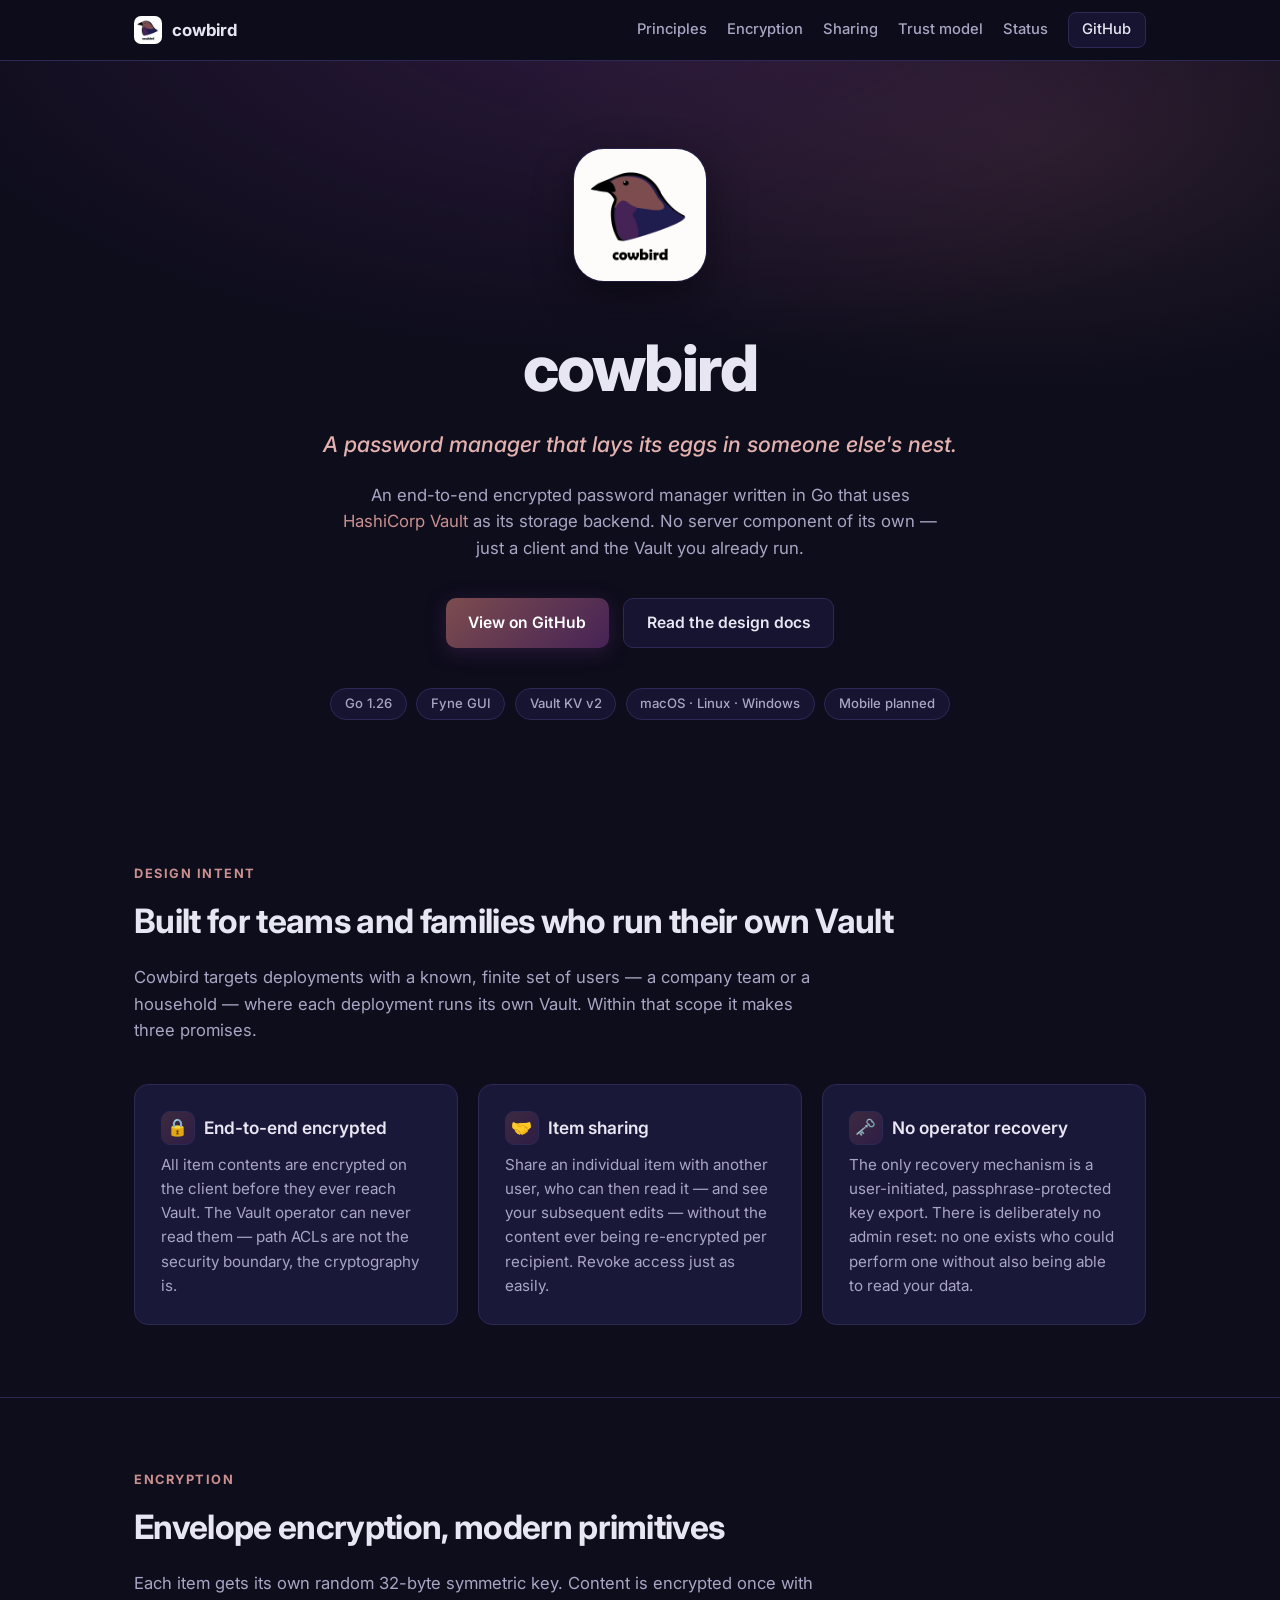
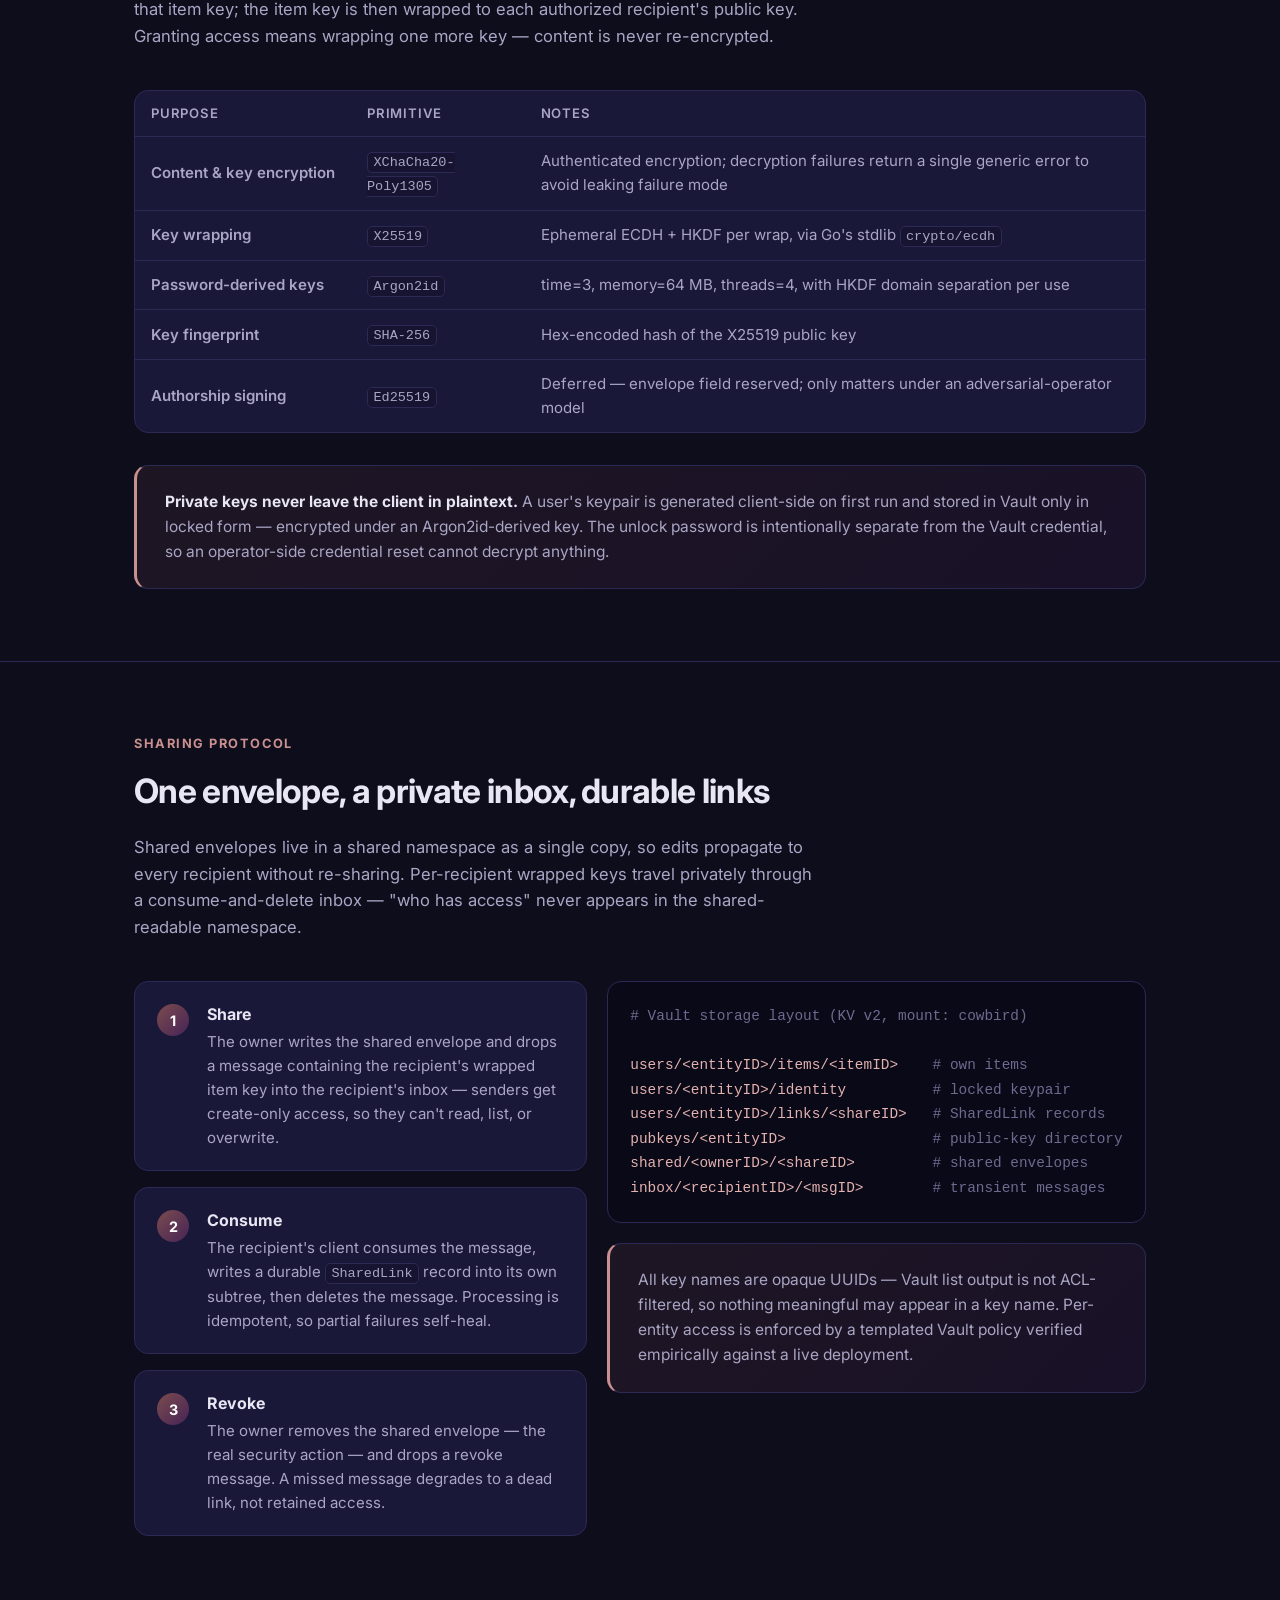
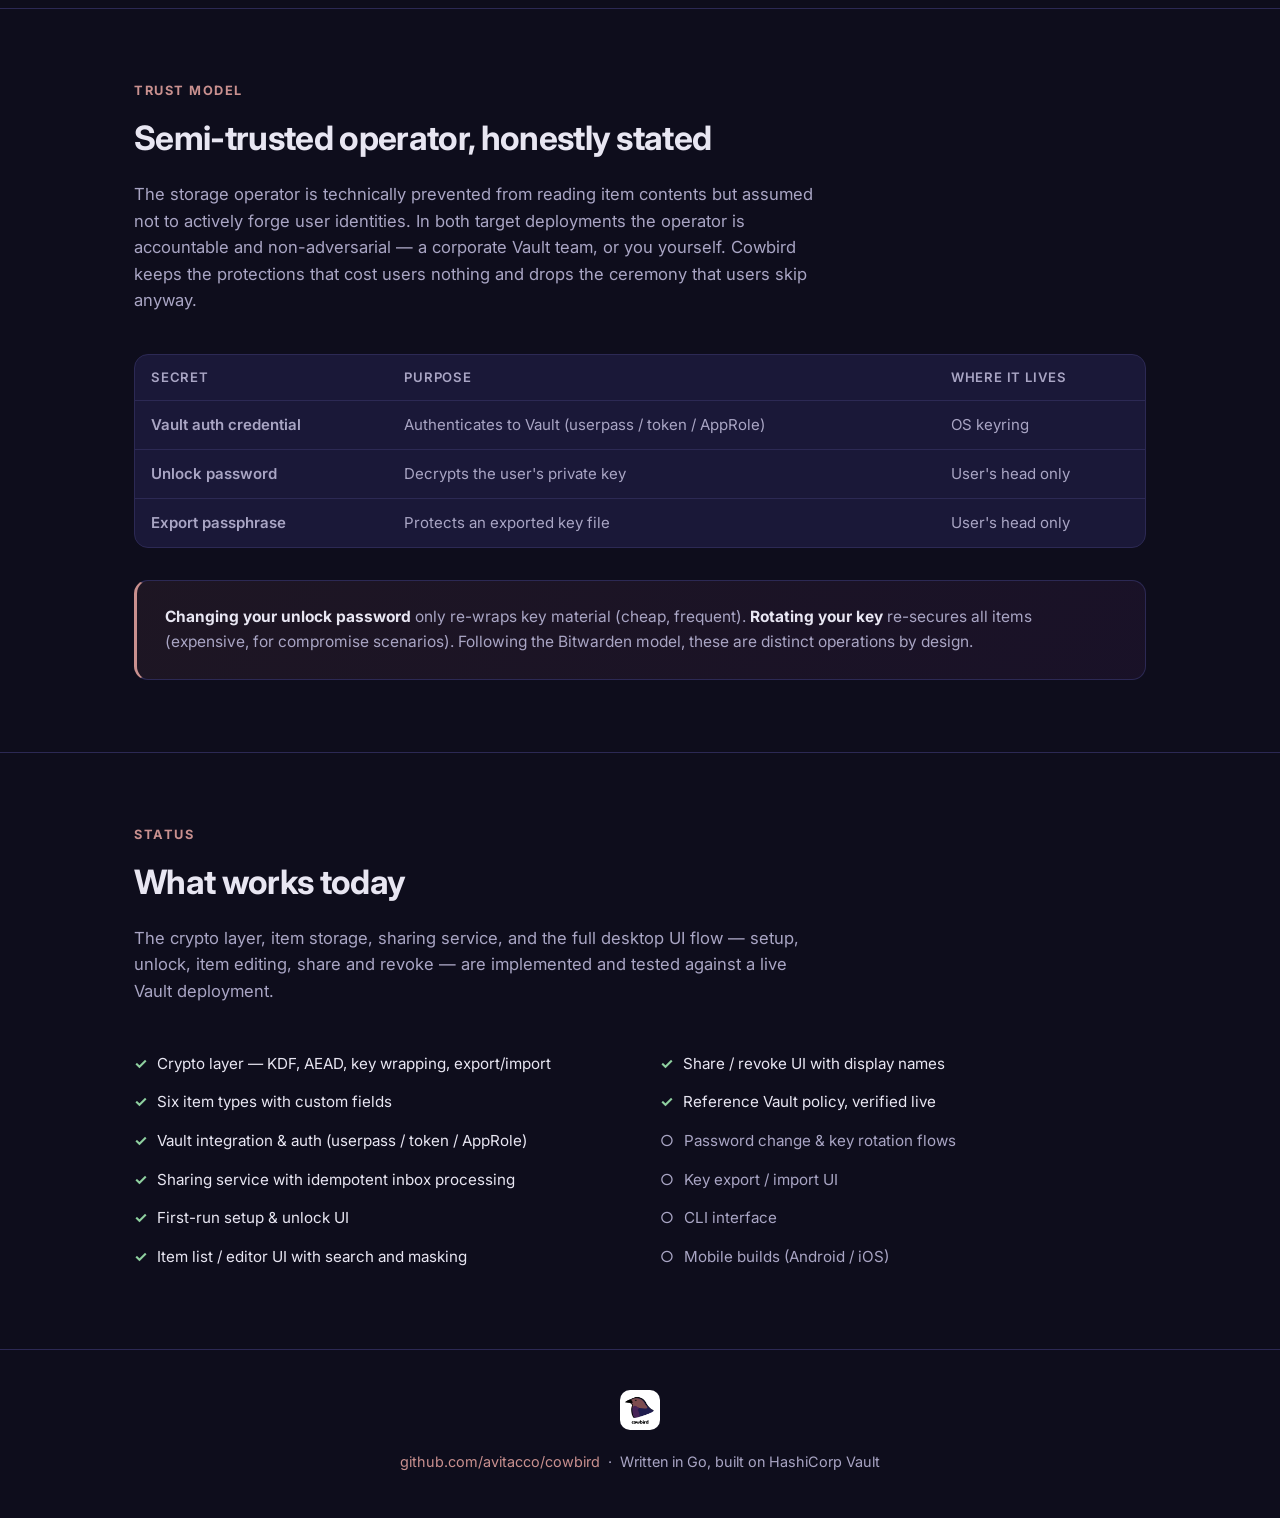
==== docs/index.html @ 6a68780d "Adding a single-page site for cowbird" ====
<!DOCTYPE html>
<html lang="en">
<head>
<meta charset="utf-8">
<meta name="viewport" content="width=device-width, initial-scale=1">
<title>cowbird — a password manager that lays its eggs in someone else's nest</title>
<meta name="description" content="Cowbird is an end-to-end encrypted password manager written in Go that uses HashiCorp Vault as its storage backend. No server of its own, no operator-side recovery.">
<link rel="icon" type="image/png" sizes="58x58" href="icon-58.png">
<link rel="apple-touch-icon" sizes="180x180" href="icon-180.png">
<meta property="og:title" content="cowbird">
<meta property="og:description" content="An end-to-end encrypted password manager that uses HashiCorp Vault as its storage backend.">
<meta property="og:image" content="icon-512.png">
<link rel="preconnect" href="https://fonts.googleapis.com">
<link rel="preconnect" href="https://fonts.gstatic.com" crossorigin>
<link href="https://fonts.googleapis.com/css2?family=Inter:wght@400;500;600;700;800&display=swap" rel="stylesheet">
<style>
:root {
  --bg: #0e0d1c;
  --bg-raise: #161430;
  --bg-card: #1a1838;
  --border: #2c2954;
  --text: #e8e6f2;
  --text-dim: #a9a5c4;
  --navy: #1f1d4e;
  --purple: #462356;
  --brown: #7c4c4e;
  --accent: #c9908f;
  --accent-bright: #e3b1ae;
  --good: #8fd0a0;
  --radius: 14px;
}
* { box-sizing: border-box; margin: 0; padding: 0; }
html { scroll-behavior: smooth; scroll-padding-top: 5rem; }
body {
  font-family: "Inter", system-ui, -apple-system, sans-serif;
  background: var(--bg);
  color: var(--text);
  line-height: 1.6;
  -webkit-font-smoothing: antialiased;
}
a { color: var(--accent); text-decoration: none; }
a:hover { color: var(--accent-bright); }
code, pre {
  font-family: ui-monospace, "SF Mono", "Cascadia Code", Menlo, Consolas, monospace;
  font-size: 0.9em;
}
code { background: var(--bg-raise); padding: 0.15em 0.4em; border-radius: 5px; border: 1px solid var(--border); }
.wrap { max-width: 1060px; margin: 0 auto; padding: 0 1.5rem; }

/* ---- nav ---- */
nav {
  position: sticky; top: 0; z-index: 10;
  background: rgba(14, 13, 28, 0.85);
  backdrop-filter: blur(12px);
  border-bottom: 1px solid var(--border);
}
.nav-inner { display: flex; align-items: center; gap: 1.5rem; height: 3.75rem; }
.nav-brand { display: flex; align-items: center; gap: 0.6rem; font-weight: 700; color: var(--text); font-size: 1.05rem; }
.nav-brand img { width: 28px; height: 28px; background: #fff; border-radius: 7px; padding: 2px; }
.nav-links { display: flex; gap: 1.25rem; margin-left: auto; align-items: center; }
.nav-links a { color: var(--text-dim); font-size: 0.92rem; font-weight: 500; }
.nav-links a:hover { color: var(--text); }
.nav-gh {
  border: 1px solid var(--border); border-radius: 8px; padding: 0.35rem 0.85rem;
  color: var(--text) !important; background: var(--bg-raise);
}
.nav-gh:hover { border-color: var(--accent); }
@media (max-width: 720px) { .nav-links a:not(.nav-gh) { display: none; } }

/* ---- hero ---- */
header {
  position: relative;
  padding: 5.5rem 0 4.5rem;
  text-align: center;
  overflow: hidden;
  background:
    radial-gradient(ellipse 60% 50% at 50% -10%, rgba(70, 35, 86, 0.55), transparent),
    radial-gradient(ellipse 40% 35% at 80% 10%, rgba(124, 76, 78, 0.25), transparent);
}
.hero-icon {
  width: 132px; height: 132px;
  background: #fdfcfa;
  border-radius: 30px;
  padding: 10px;
  box-shadow: 0 12px 40px rgba(0,0,0,0.45), 0 0 0 1px var(--border);
  margin-bottom: 1.75rem;
}
header h1 {
  font-size: clamp(2.6rem, 6vw, 4rem);
  font-weight: 800;
  letter-spacing: -0.03em;
}
.tagline {
  font-size: clamp(1.1rem, 2.5vw, 1.35rem);
  color: var(--accent-bright);
  font-weight: 500;
  margin-top: 0.5rem;
  font-style: italic;
}
.hero-sub {
  max-width: 620px; margin: 1.25rem auto 0;
  color: var(--text-dim); font-size: 1.05rem;
}
.hero-cta { margin-top: 2.25rem; display: flex; gap: 0.9rem; justify-content: center; flex-wrap: wrap; }
.btn {
  display: inline-flex; align-items: center; gap: 0.5rem;
  padding: 0.7rem 1.4rem; border-radius: 10px; font-weight: 600; font-size: 0.98rem;
  transition: transform 0.1s ease, box-shadow 0.15s ease;
}
.btn:hover { transform: translateY(-1px); }
.btn-primary {
  background: linear-gradient(135deg, var(--brown), var(--purple));
  color: #fff; box-shadow: 0 4px 18px rgba(70, 35, 86, 0.5);
}
.btn-primary:hover { color: #fff; box-shadow: 0 6px 24px rgba(124, 76, 78, 0.5); }
.btn-ghost { border: 1px solid var(--border); color: var(--text); background: var(--bg-raise); }
.chips { margin-top: 2.5rem; display: flex; gap: 0.6rem; justify-content: center; flex-wrap: wrap; }
.chip {
  font-size: 0.82rem; font-weight: 500; color: var(--text-dim);
  border: 1px solid var(--border); border-radius: 999px; padding: 0.3rem 0.85rem;
  background: var(--bg-raise);
}

/* ---- sections ---- */
section { padding: 4.5rem 0; }
section + section { border-top: 1px solid var(--border); }
.kicker {
  font-size: 0.8rem; font-weight: 700; letter-spacing: 0.12em; text-transform: uppercase;
  color: var(--accent); margin-bottom: 0.6rem;
}
h2 { font-size: clamp(1.6rem, 3.5vw, 2.1rem); font-weight: 700; letter-spacing: -0.02em; margin-bottom: 1rem; }
.lede { color: var(--text-dim); max-width: 680px; margin-bottom: 2.5rem; font-size: 1.04rem; }

.grid { display: grid; gap: 1.25rem; }
.grid-3 { grid-template-columns: repeat(3, 1fr); }
.grid-2 { grid-template-columns: repeat(2, 1fr); }
@media (max-width: 860px) { .grid-3 { grid-template-columns: 1fr; } .grid-2 { grid-template-columns: 1fr; } }

.card {
  background: var(--bg-card);
  border: 1px solid var(--border);
  border-radius: var(--radius);
  padding: 1.6rem;
}
.card h3 { font-size: 1.08rem; font-weight: 600; margin-bottom: 0.5rem; display: flex; align-items: center; gap: 0.6rem; }
.card p { color: var(--text-dim); font-size: 0.95rem; }
.card .glyph {
  width: 34px; height: 34px; flex: none;
  display: inline-flex; align-items: center; justify-content: center;
  border-radius: 9px; font-size: 1.05rem;
  background: linear-gradient(135deg, rgba(124,76,78,0.35), rgba(70,35,86,0.45));
  border: 1px solid var(--border);
}

pre.block {
  background: #0a0918;
  border: 1px solid var(--border);
  border-radius: var(--radius);
  padding: 1.4rem;
  overflow-x: auto;
  line-height: 1.7;
  color: var(--text-dim);
}
pre.block .c { color: #6e6a8f; }
pre.block .p { color: var(--accent-bright); }

/* ---- steps ---- */
.steps { counter-reset: step; display: grid; gap: 1rem; }
.step {
  display: flex; gap: 1.1rem; align-items: flex-start;
  background: var(--bg-card); border: 1px solid var(--border);
  border-radius: var(--radius); padding: 1.25rem 1.4rem;
}
.step::before {
  counter-increment: step; content: counter(step);
  flex: none; width: 2rem; height: 2rem;
  display: flex; align-items: center; justify-content: center;
  border-radius: 50%; font-weight: 700; font-size: 0.9rem;
  background: linear-gradient(135deg, var(--brown), var(--purple)); color: #fff;
  margin-top: 0.15rem;
}
.step b { display: block; margin-bottom: 0.15rem; }
.step p { color: var(--text-dim); font-size: 0.94rem; }

/* ---- table ---- */
table { width: 100%; border-collapse: collapse; font-size: 0.94rem; }
th, td { text-align: left; padding: 0.75rem 1rem; border-bottom: 1px solid var(--border); }
th { color: var(--text-dim); font-weight: 600; font-size: 0.82rem; text-transform: uppercase; letter-spacing: 0.06em; }
td:first-child { font-weight: 600; white-space: nowrap; }
td { color: var(--text-dim); }
.table-card { background: var(--bg-card); border: 1px solid var(--border); border-radius: var(--radius); overflow-x: auto; }
tr:last-child td { border-bottom: none; }

/* ---- status ---- */
.status-list { list-style: none; columns: 2; column-gap: 2.5rem; }
@media (max-width: 720px) { .status-list { columns: 1; } }
.status-list li {
  break-inside: avoid; display: flex; gap: 0.65rem; align-items: baseline;
  padding: 0.45rem 0; color: var(--text-dim); font-size: 0.95rem;
}
.status-list .done::before { content: "✓"; color: var(--good); font-weight: 700; }
.status-list .todo::before { content: "○"; color: var(--text-dim); }
.status-list .done { color: var(--text); }

/* ---- callout ---- */
.callout {
  background: linear-gradient(135deg, rgba(124,76,78,0.14), rgba(70,35,86,0.2));
  border: 1px solid var(--border);
  border-left: 3px solid var(--accent);
  border-radius: var(--radius);
  padding: 1.5rem 1.75rem;
  margin-top: 2rem;
}
.callout p { color: var(--text-dim); font-size: 0.97rem; }
.callout b { color: var(--text); }

/* ---- footer ---- */
footer {
  border-top: 1px solid var(--border);
  padding: 2.5rem 0 3rem;
  text-align: center;
  color: var(--text-dim);
  font-size: 0.9rem;
}
footer img { width: 40px; height: 40px; background: #fff; border-radius: 10px; padding: 3px; margin-bottom: 0.9rem; }
</style>
</head>
<body>

<nav>
  <div class="wrap nav-inner">
    <a class="nav-brand" href="#"><img src="icon-58.png" alt="">cowbird</a>
    <div class="nav-links">
      <a href="#principles">Principles</a>
      <a href="#encryption">Encryption</a>
      <a href="#sharing">Sharing</a>
      <a href="#trust">Trust model</a>
      <a href="#status">Status</a>
      <a class="nav-gh" href="https://github.com/avitacco/cowbird">GitHub</a>
    </div>
  </div>
</nav>

<header>
  <div class="wrap">
    <img class="hero-icon" src="icon-512.png" alt="Cowbird icon">
    <h1>cowbird</h1>
    <p class="tagline">A password manager that lays its eggs in someone else's nest.</p>
    <p class="hero-sub">
      An end-to-end encrypted password manager written in Go that uses
      <a href="https://www.vaultproject.io/">HashiCorp Vault</a> as its storage backend.
      No server component of its own — just a client and the Vault you already run.
    </p>
    <div class="hero-cta">
      <a class="btn btn-primary" href="https://github.com/avitacco/cowbird">View on GitHub</a>
      <a class="btn btn-ghost" href="https://github.com/avitacco/cowbird/tree/main/specs/001-sharing-and-items">Read the design docs</a>
    </div>
    <div class="chips">
      <span class="chip">Go 1.26</span>
      <span class="chip">Fyne GUI</span>
      <span class="chip">Vault KV v2</span>
      <span class="chip">macOS · Linux · Windows</span>
      <span class="chip">Mobile planned</span>
    </div>
  </div>
</header>

<section id="principles">
  <div class="wrap">
    <p class="kicker">Design intent</p>
    <h2>Built for teams and families who run their own Vault</h2>
    <p class="lede">
      Cowbird targets deployments with a known, finite set of users — a company team or a
      household — where each deployment runs its own Vault. Within that scope it makes
      three promises.
    </p>
    <div class="grid grid-3">
      <div class="card">
        <h3><span class="glyph">🔒</span>End-to-end encrypted</h3>
        <p>All item contents are encrypted on the client before they ever reach Vault.
           The Vault operator can never read them — path ACLs are not the security
           boundary, the cryptography is.</p>
      </div>
      <div class="card">
        <h3><span class="glyph">🤝</span>Item sharing</h3>
        <p>Share an individual item with another user, who can then read it — and see
           your subsequent edits — without the content ever being re-encrypted per
           recipient. Revoke access just as easily.</p>
      </div>
      <div class="card">
        <h3><span class="glyph">🗝️</span>No operator recovery</h3>
        <p>The only recovery mechanism is a user-initiated, passphrase-protected key
           export. There is deliberately no admin reset: no one exists who could
           perform one without also being able to read your data.</p>
      </div>
    </div>
  </div>
</section>

<section id="encryption">
  <div class="wrap">
    <p class="kicker">Encryption</p>
    <h2>Envelope encryption, modern primitives</h2>
    <p class="lede">
      Each item gets its own random 32-byte symmetric key. Content is encrypted once
      with that item key; the item key is then wrapped to each authorized recipient's
      public key. Granting access means wrapping one more key — content is never
      re-encrypted.
    </p>
    <div class="table-card">
      <table>
        <tr><th>Purpose</th><th>Primitive</th><th>Notes</th></tr>
        <tr>
          <td>Content &amp; key encryption</td>
          <td><code>XChaCha20-Poly1305</code></td>
          <td>Authenticated encryption; decryption failures return a single generic error to avoid leaking failure mode</td>
        </tr>
        <tr>
          <td>Key wrapping</td>
          <td><code>X25519</code></td>
          <td>Ephemeral ECDH + HKDF per wrap, via Go's stdlib <code>crypto/ecdh</code></td>
        </tr>
        <tr>
          <td>Password-derived keys</td>
          <td><code>Argon2id</code></td>
          <td>time=3, memory=64&nbsp;MB, threads=4, with HKDF domain separation per use</td>
        </tr>
        <tr>
          <td>Key fingerprint</td>
          <td><code>SHA-256</code></td>
          <td>Hex-encoded hash of the X25519 public key</td>
        </tr>
        <tr>
          <td>Authorship signing</td>
          <td><code>Ed25519</code></td>
          <td>Deferred — envelope field reserved; only matters under an adversarial-operator model</td>
        </tr>
      </table>
    </div>
    <div class="callout">
      <p><b>Private keys never leave the client in plaintext.</b> A user's keypair is
      generated client-side on first run and stored in Vault only in locked form —
      encrypted under an Argon2id-derived key. The unlock password is intentionally
      separate from the Vault credential, so an operator-side credential reset cannot
      decrypt anything.</p>
    </div>
  </div>
</section>

<section id="sharing">
  <div class="wrap">
    <p class="kicker">Sharing protocol</p>
    <h2>One envelope, a private inbox, durable links</h2>
    <p class="lede">
      Shared envelopes live in a shared namespace as a single copy, so edits propagate
      to every recipient without re-sharing. Per-recipient wrapped keys travel privately
      through a consume-and-delete inbox — "who has access" never appears in the
      shared-readable namespace.
    </p>
    <div class="grid grid-2">
      <div class="steps">
        <div class="step">
          <div><b>Share</b>
          <p>The owner writes the shared envelope and drops a message containing the
             recipient's wrapped item key into the recipient's inbox — senders get
             create-only access, so they can't read, list, or overwrite.</p></div>
        </div>
        <div class="step">
          <div><b>Consume</b>
          <p>The recipient's client consumes the message, writes a durable
             <code>SharedLink</code> record into its own subtree, then deletes the
             message. Processing is idempotent, so partial failures self-heal.</p></div>
        </div>
        <div class="step">
          <div><b>Revoke</b>
          <p>The owner removes the shared envelope — the real security action — and
             drops a revoke message. A missed message degrades to a dead link, not
             retained access.</p></div>
        </div>
      </div>
      <div>
        <pre class="block"><span class="c"># Vault storage layout (KV v2, mount: cowbird)</span>

<span class="p">users/&lt;entityID&gt;/items/&lt;itemID&gt;</span>    <span class="c"># own items</span>
<span class="p">users/&lt;entityID&gt;/identity</span>          <span class="c"># locked keypair</span>
<span class="p">users/&lt;entityID&gt;/links/&lt;shareID&gt;</span>   <span class="c"># SharedLink records</span>
<span class="p">pubkeys/&lt;entityID&gt;</span>                 <span class="c"># public-key directory</span>
<span class="p">shared/&lt;ownerID&gt;/&lt;shareID&gt;</span>         <span class="c"># shared envelopes</span>
<span class="p">inbox/&lt;recipientID&gt;/&lt;msgID&gt;</span>        <span class="c"># transient messages</span></pre>
        <div class="callout" style="margin-top:1.25rem">
          <p>All key names are opaque UUIDs — Vault list output is not ACL-filtered, so
          nothing meaningful may appear in a key name. Per-entity access is enforced by
          a templated Vault policy verified empirically against a live deployment.</p>
        </div>
      </div>
    </div>
  </div>
</section>

<section id="trust">
  <div class="wrap">
    <p class="kicker">Trust model</p>
    <h2>Semi-trusted operator, honestly stated</h2>
    <p class="lede">
      The storage operator is technically prevented from reading item contents but
      assumed not to actively forge user identities. In both target deployments the
      operator is accountable and non-adversarial — a corporate Vault team, or you
      yourself. Cowbird keeps the protections that cost users nothing and drops the
      ceremony that users skip anyway.
    </p>
    <div class="table-card">
      <table>
        <tr><th>Secret</th><th>Purpose</th><th>Where it lives</th></tr>
        <tr><td>Vault auth credential</td><td>Authenticates to Vault (userpass / token / AppRole)</td><td>OS keyring</td></tr>
        <tr><td>Unlock password</td><td>Decrypts the user's private key</td><td>User's head only</td></tr>
        <tr><td>Export passphrase</td><td>Protects an exported key file</td><td>User's head only</td></tr>
      </table>
    </div>
    <div class="callout">
      <p><b>Changing your unlock password</b> only re-wraps key material (cheap, frequent).
      <b>Rotating your key</b> re-secures all items (expensive, for compromise scenarios).
      Following the Bitwarden model, these are distinct operations by design.</p>
    </div>
  </div>
</section>

<section id="status">
  <div class="wrap">
    <p class="kicker">Status</p>
    <h2>What works today</h2>
    <p class="lede">
      The crypto layer, item storage, sharing service, and the full desktop UI flow —
      setup, unlock, item editing, share and revoke — are implemented and tested
      against a live Vault deployment.
    </p>
    <ul class="status-list">
      <li class="done">Crypto layer — KDF, AEAD, key wrapping, export/import</li>
      <li class="done">Six item types with custom fields</li>
      <li class="done">Vault integration &amp; auth (userpass / token / AppRole)</li>
      <li class="done">Sharing service with idempotent inbox processing</li>
      <li class="done">First-run setup &amp; unlock UI</li>
      <li class="done">Item list / editor UI with search and masking</li>
      <li class="done">Share / revoke UI with display names</li>
      <li class="done">Reference Vault policy, verified live</li>
      <li class="todo">Password change &amp; key rotation flows</li>
      <li class="todo">Key export / import UI</li>
      <li class="todo">CLI interface</li>
      <li class="todo">Mobile builds (Android / iOS)</li>
    </ul>
  </div>
</section>

<footer>
  <div class="wrap">
    <img src="icon-512.png" alt="">
    <p>
      <a href="https://github.com/avitacco/cowbird">github.com/avitacco/cowbird</a>
      &nbsp;·&nbsp; Written in Go, built on HashiCorp Vault
    </p>
  </div>
</footer>

</body>
</html>
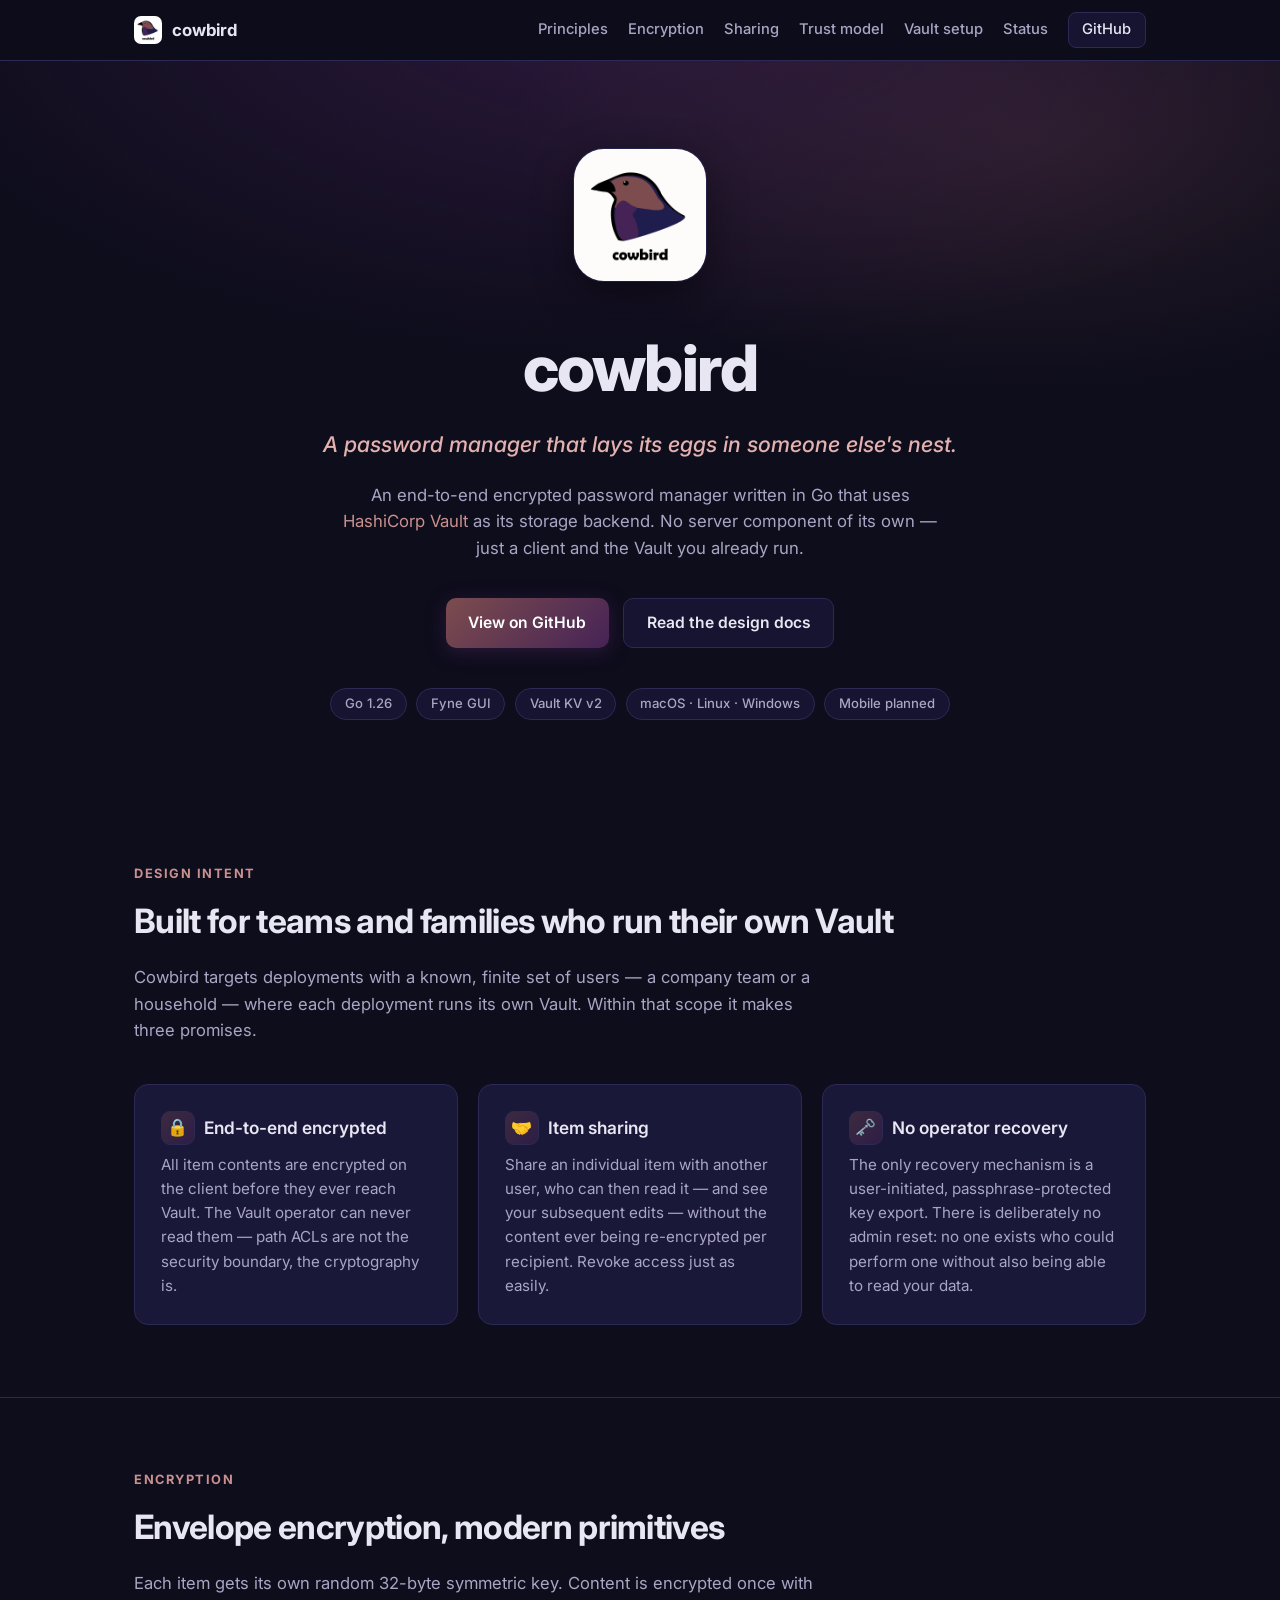
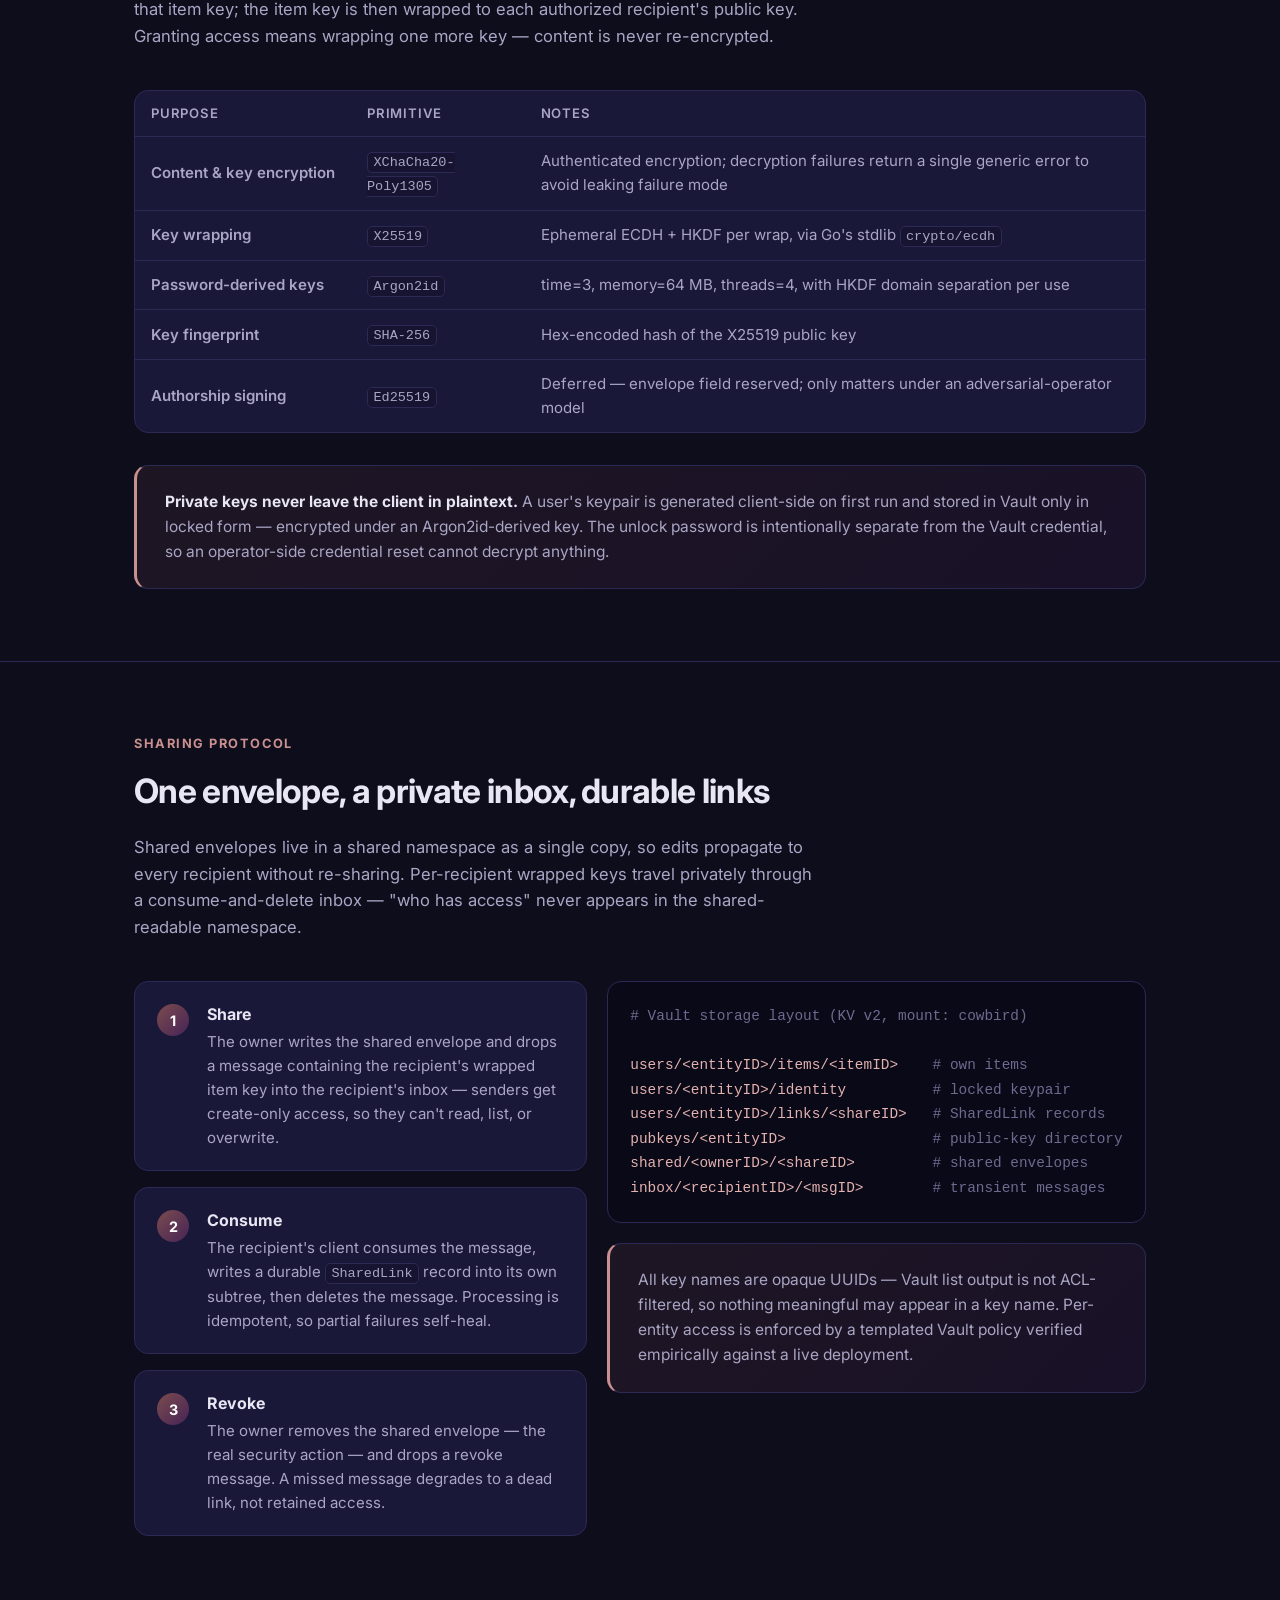
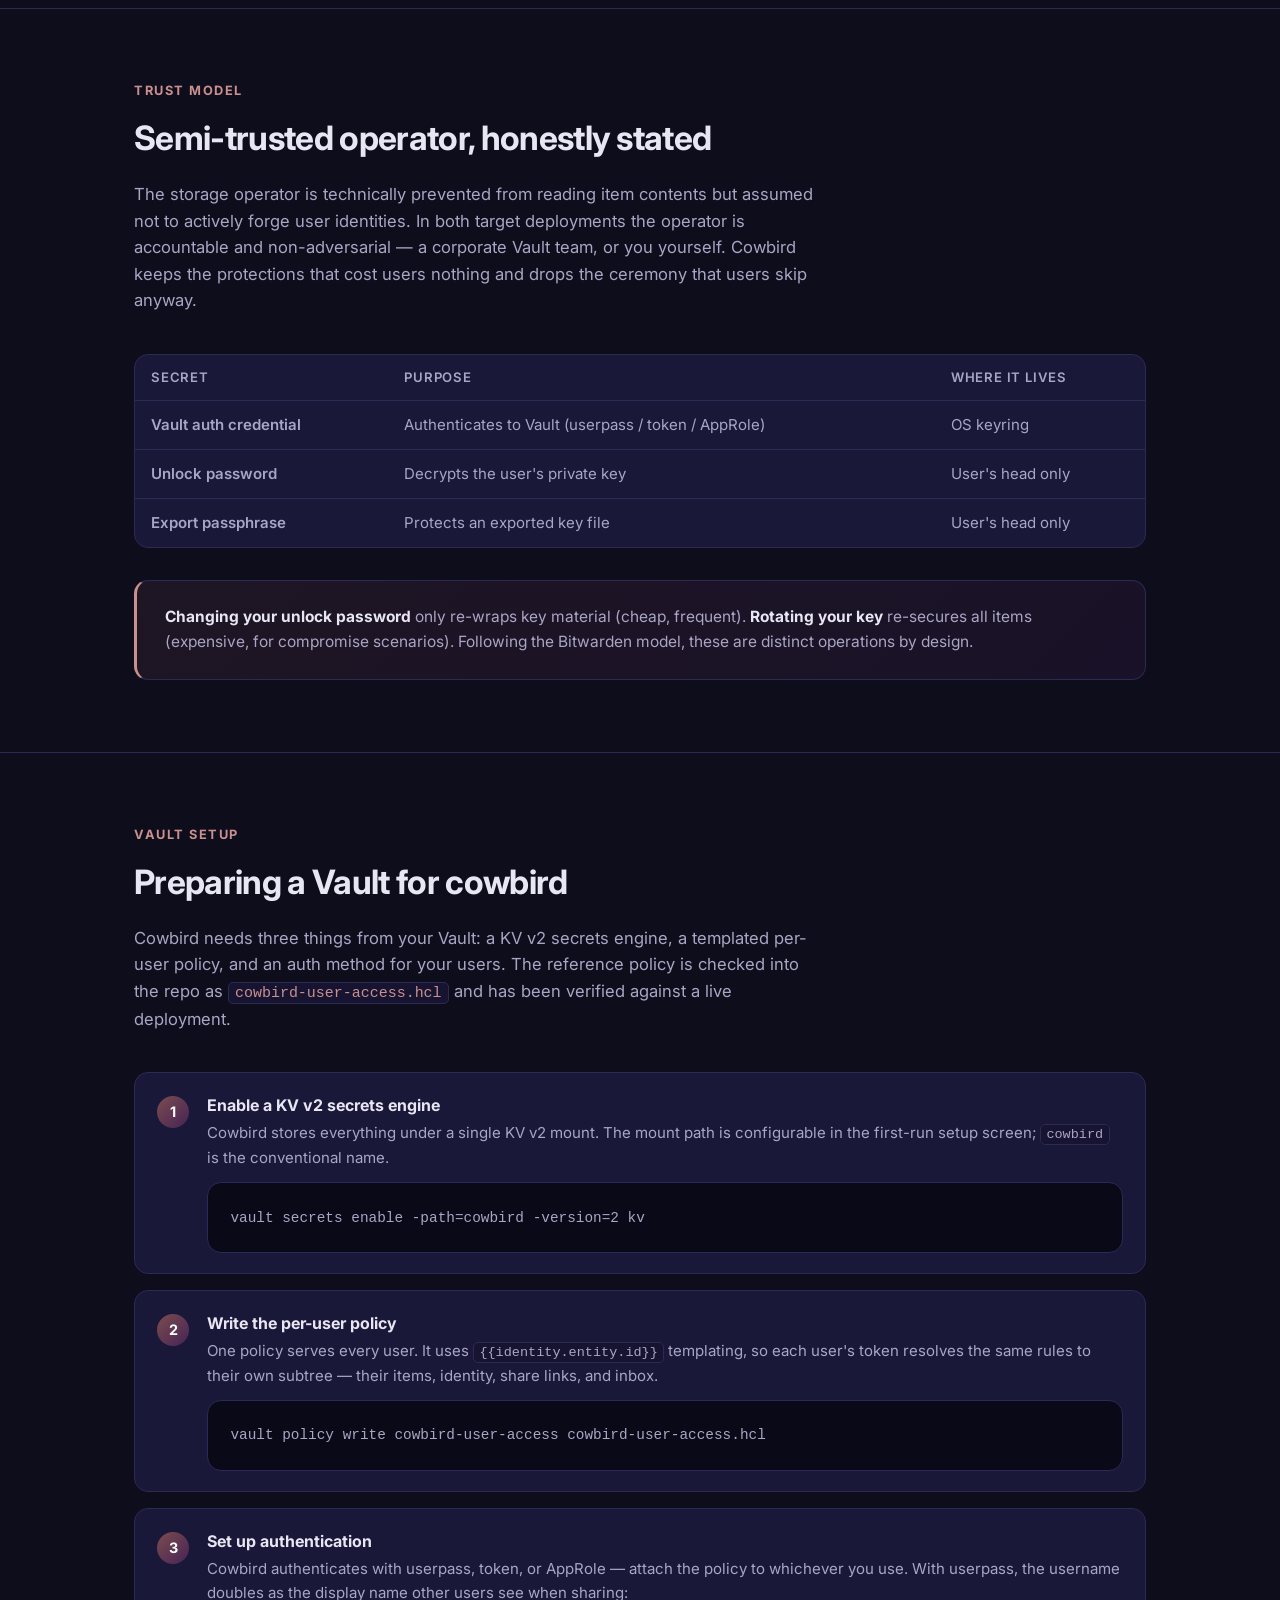
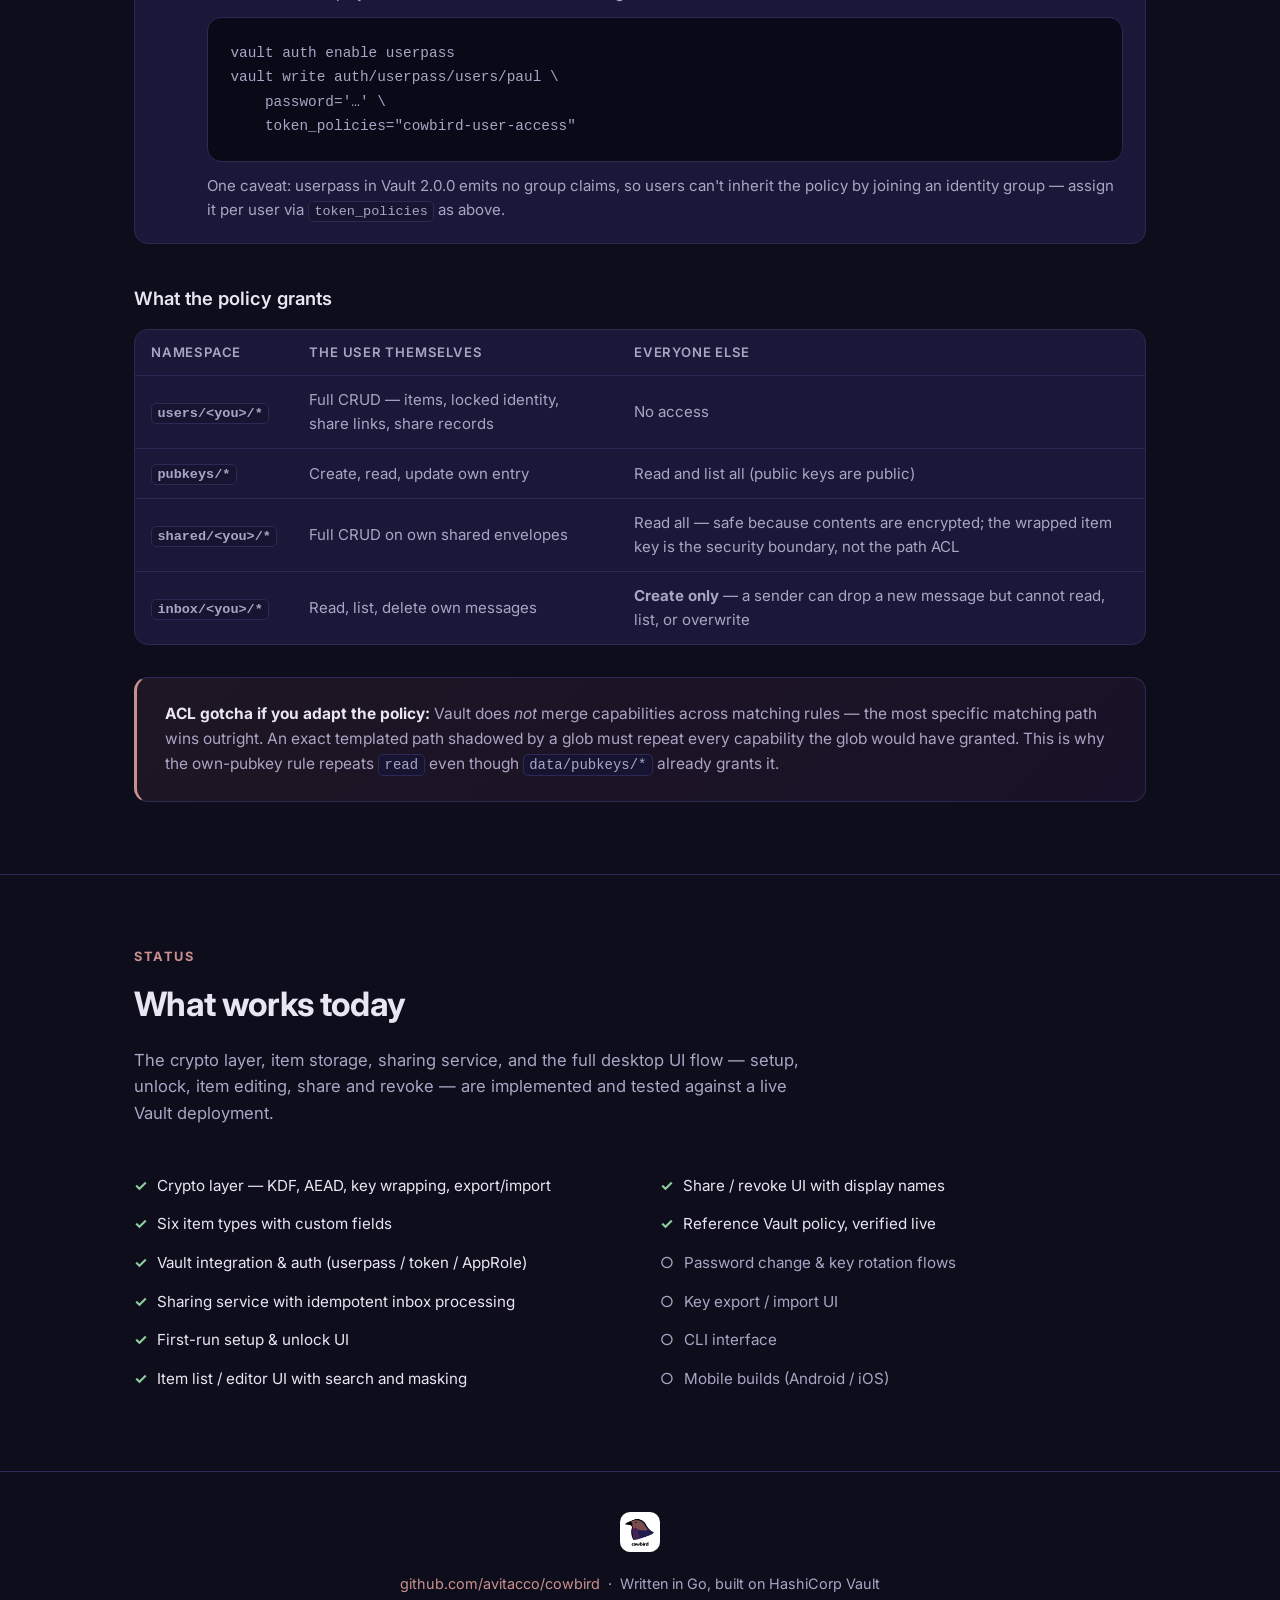
==== commit f318abf5: "Adding vault setup section to the site" ====
--- a/docs/index.html
+++ b/docs/index.html
@@ -181,6 +181,8 @@
 }
 .step b { display: block; margin-bottom: 0.15rem; }
 .step p { color: var(--text-dim); font-size: 0.94rem; }
+.step > div { flex: 1; min-width: 0; }
+.step pre.block { margin-top: 0.75rem; }
 
 /* ---- table ---- */
 table { width: 100%; border-collapse: collapse; font-size: 0.94rem; }
@@ -235,6 +237,7 @@
       <a href="#encryption">Encryption</a>
       <a href="#sharing">Sharing</a>
       <a href="#trust">Trust model</a>
+      <a href="#vault-setup">Vault setup</a>
       <a href="#status">Status</a>
       <a class="nav-gh" href="https://github.com/avitacco/cowbird">GitHub</a>
     </div>
@@ -424,6 +427,84 @@
   </div>
 </section>
 
+<section id="vault-setup">
+  <div class="wrap">
+    <p class="kicker">Vault setup</p>
+    <h2>Preparing a Vault for cowbird</h2>
+    <p class="lede">
+      Cowbird needs three things from your Vault: a KV v2 secrets engine, a templated
+      per-user policy, and an auth method for your users. The reference policy is
+      checked into the repo as
+      <a href="https://github.com/avitacco/cowbird/blob/main/cowbird-user-access.hcl"><code>cowbird-user-access.hcl</code></a>
+      and has been verified against a live deployment.
+    </p>
+    <div class="steps">
+      <div class="step">
+        <div><b>Enable a KV v2 secrets engine</b>
+        <p>Cowbird stores everything under a single KV v2 mount. The mount path is
+           configurable in the first-run setup screen; <code>cowbird</code> is the
+           conventional name.</p>
+        <pre class="block">vault secrets enable -path=cowbird -version=2 kv</pre></div>
+      </div>
+      <div class="step">
+        <div><b>Write the per-user policy</b>
+        <p>One policy serves every user. It uses <code>{{identity.entity.id}}</code>
+           templating, so each user's token resolves the same rules to their own
+           subtree — their items, identity, share links, and inbox.</p>
+        <pre class="block">vault policy write cowbird-user-access cowbird-user-access.hcl</pre></div>
+      </div>
+      <div class="step">
+        <div><b>Set up authentication</b>
+        <p>Cowbird authenticates with userpass, token, or AppRole — attach the policy
+           to whichever you use. With userpass, the username doubles as the display
+           name other users see when sharing:</p>
+        <pre class="block">vault auth enable userpass
+vault write auth/userpass/users/paul \
+    password='…' \
+    token_policies="cowbird-user-access"</pre>
+        <p style="margin-top:0.75rem">One caveat: userpass in Vault 2.0.0 emits no
+           group claims, so users can't inherit the policy by joining an identity
+           group — assign it per user via <code>token_policies</code> as above.</p></div>
+      </div>
+    </div>
+
+    <h3 style="font-size:1.15rem; font-weight:600; margin:2.5rem 0 1rem">What the policy grants</h3>
+    <div class="table-card">
+      <table>
+        <tr><th>Namespace</th><th>The user themselves</th><th>Everyone else</th></tr>
+        <tr>
+          <td><code>users/&lt;you&gt;/*</code></td>
+          <td>Full CRUD — items, locked identity, share links, share records</td>
+          <td>No access</td>
+        </tr>
+        <tr>
+          <td><code>pubkeys/*</code></td>
+          <td>Create, read, update own entry</td>
+          <td>Read and list all (public keys are public)</td>
+        </tr>
+        <tr>
+          <td><code>shared/&lt;you&gt;/*</code></td>
+          <td>Full CRUD on own shared envelopes</td>
+          <td>Read all — safe because contents are encrypted; the wrapped item key is the security boundary, not the path ACL</td>
+        </tr>
+        <tr>
+          <td><code>inbox/&lt;you&gt;/*</code></td>
+          <td>Read, list, delete own messages</td>
+          <td><b>Create only</b> — a sender can drop a new message but cannot read, list, or overwrite</td>
+        </tr>
+      </table>
+    </div>
+    <div class="callout">
+      <p><b>ACL gotcha if you adapt the policy:</b> Vault does <i>not</i> merge
+      capabilities across matching rules — the most specific matching path wins
+      outright. An exact templated path shadowed by a glob must repeat every
+      capability the glob would have granted. This is why the own-pubkey rule
+      repeats <code>read</code> even though <code>data/pubkeys/*</code> already
+      grants it.</p>
+    </div>
+  </div>
+</section>
+
 <section id="status">
   <div class="wrap">
     <p class="kicker">Status</p>
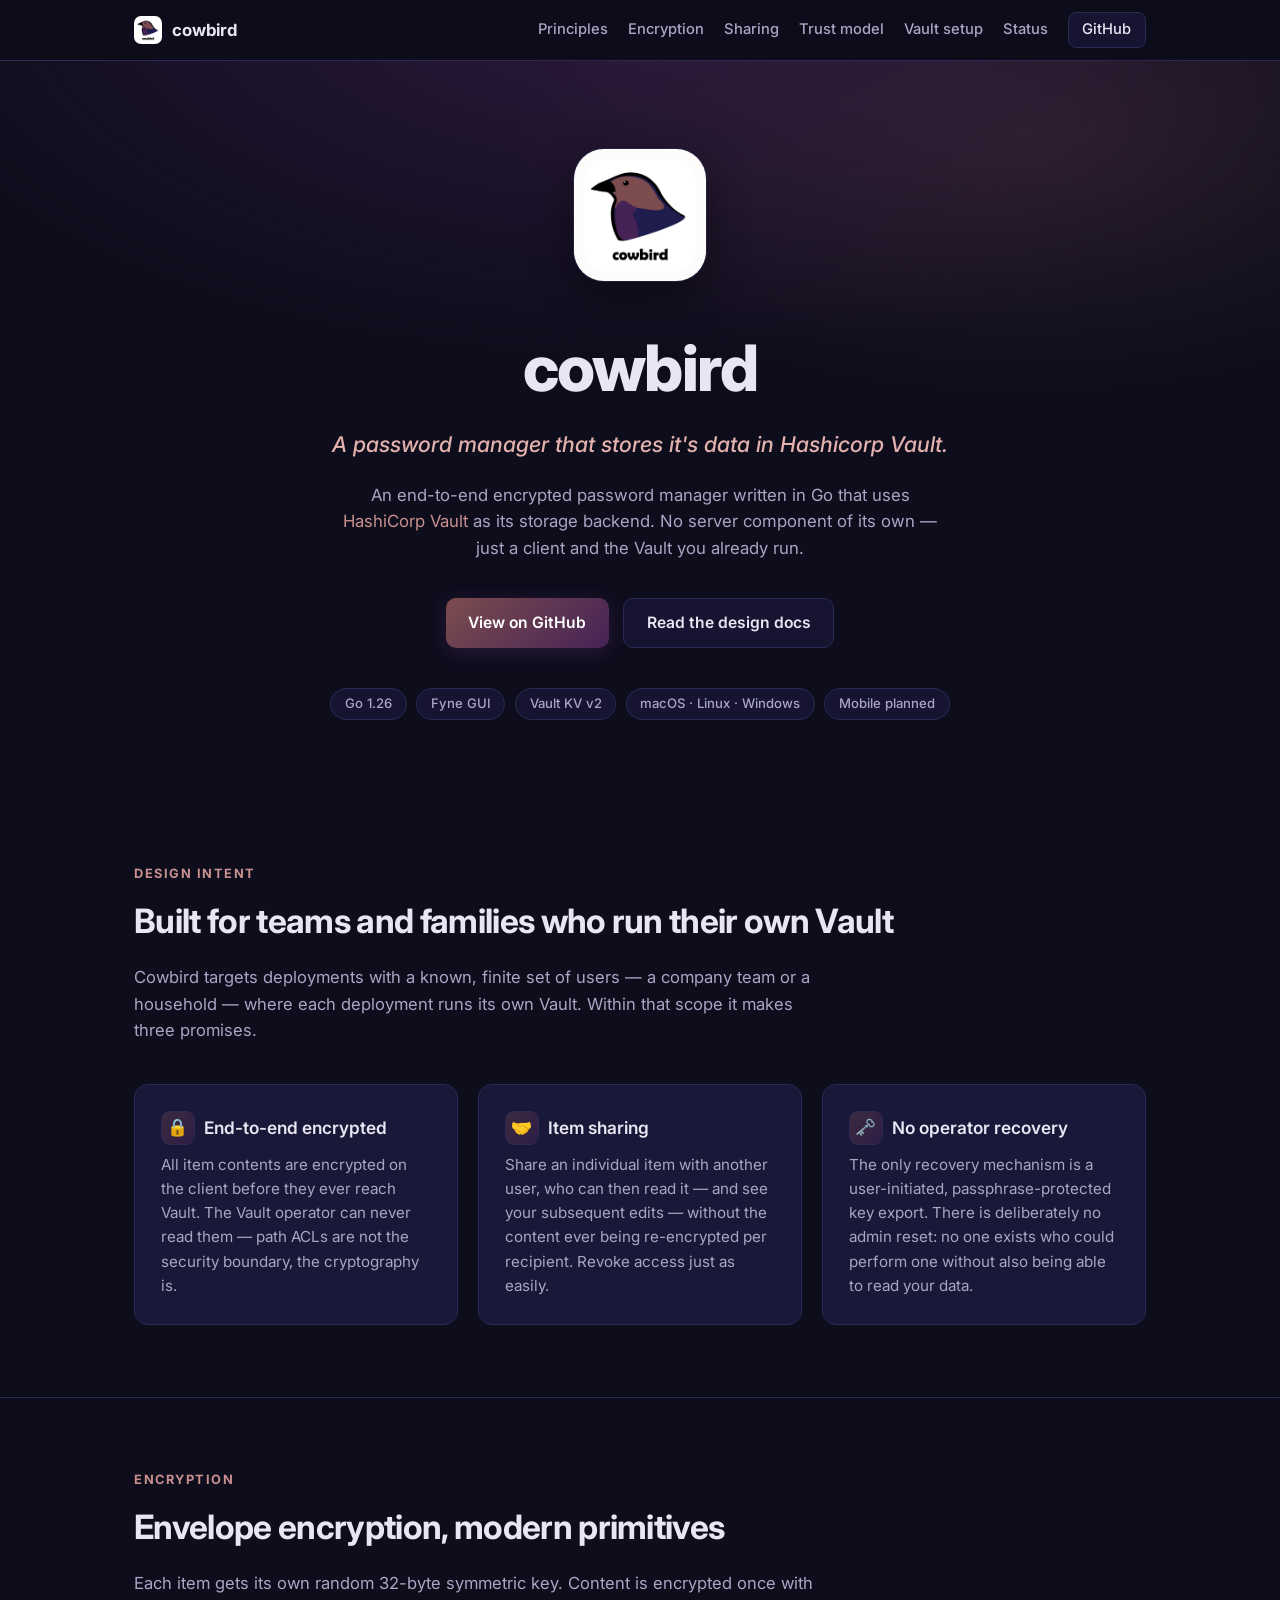
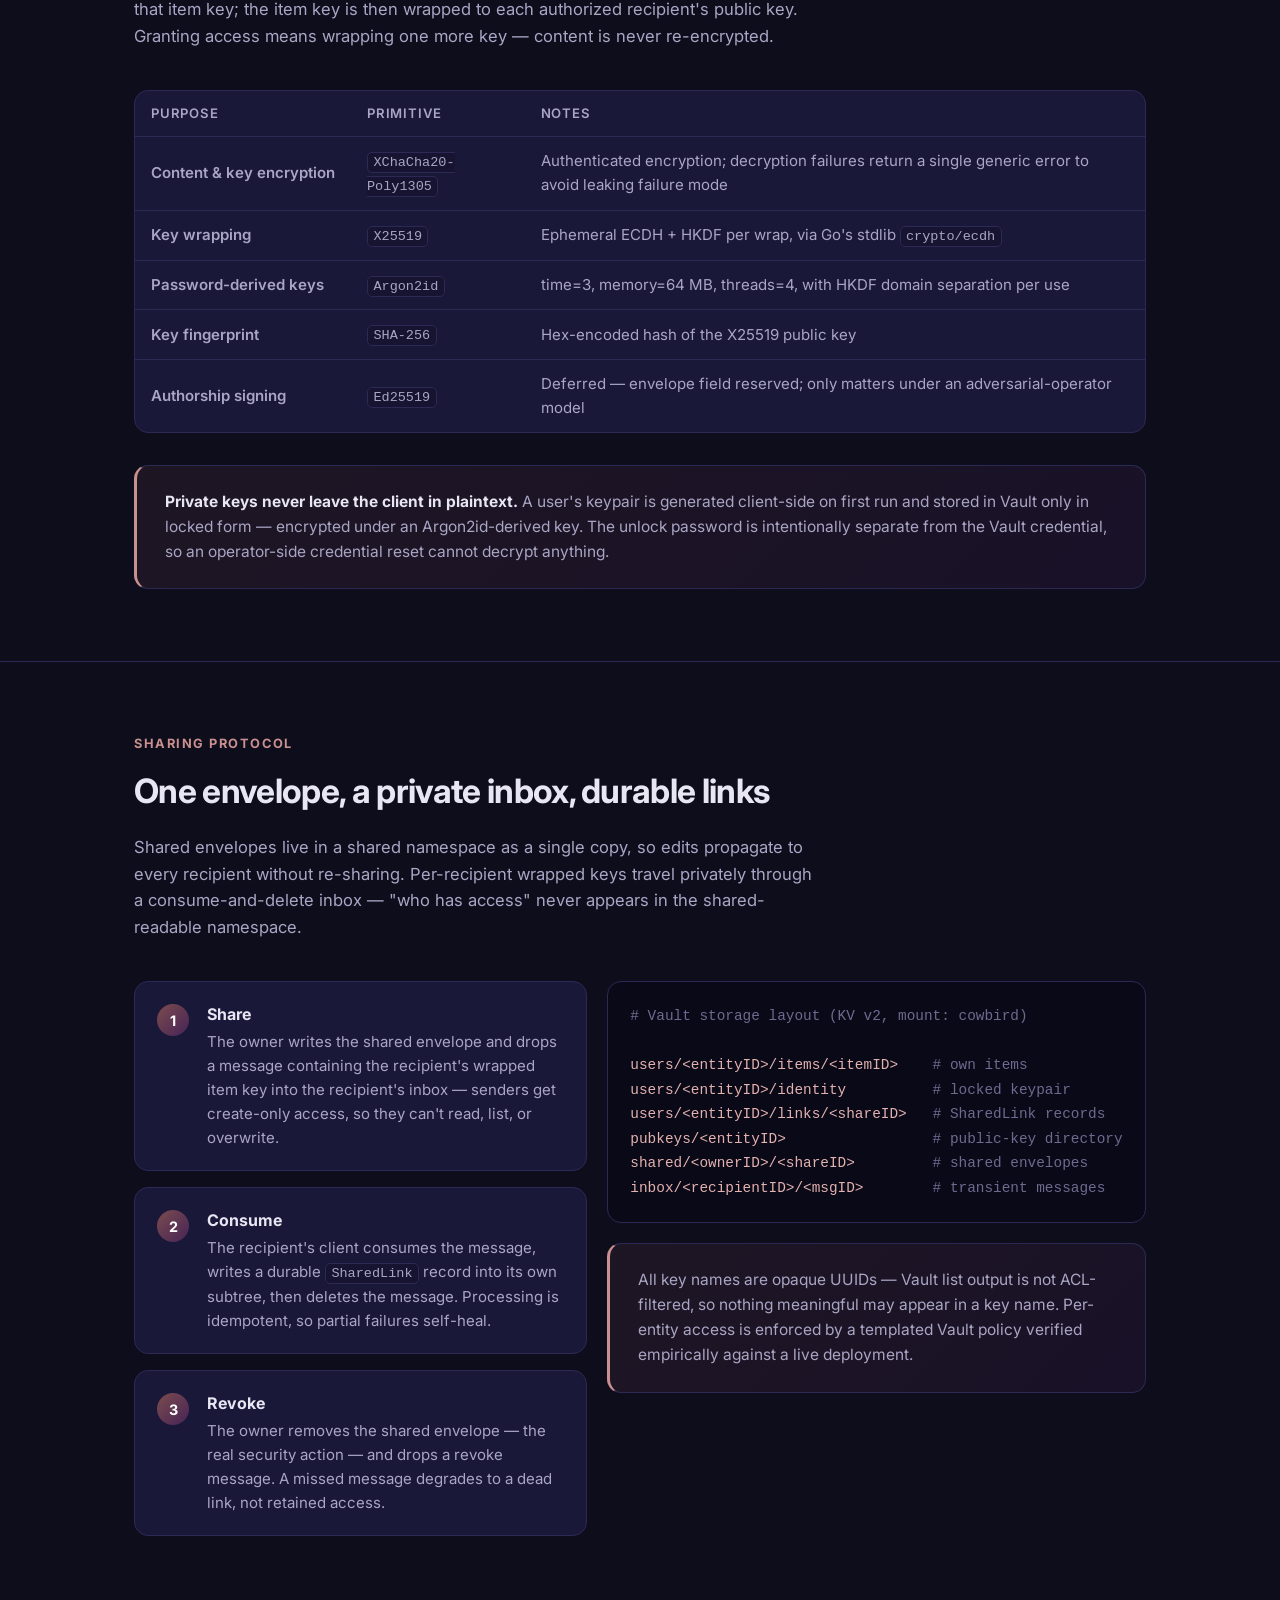
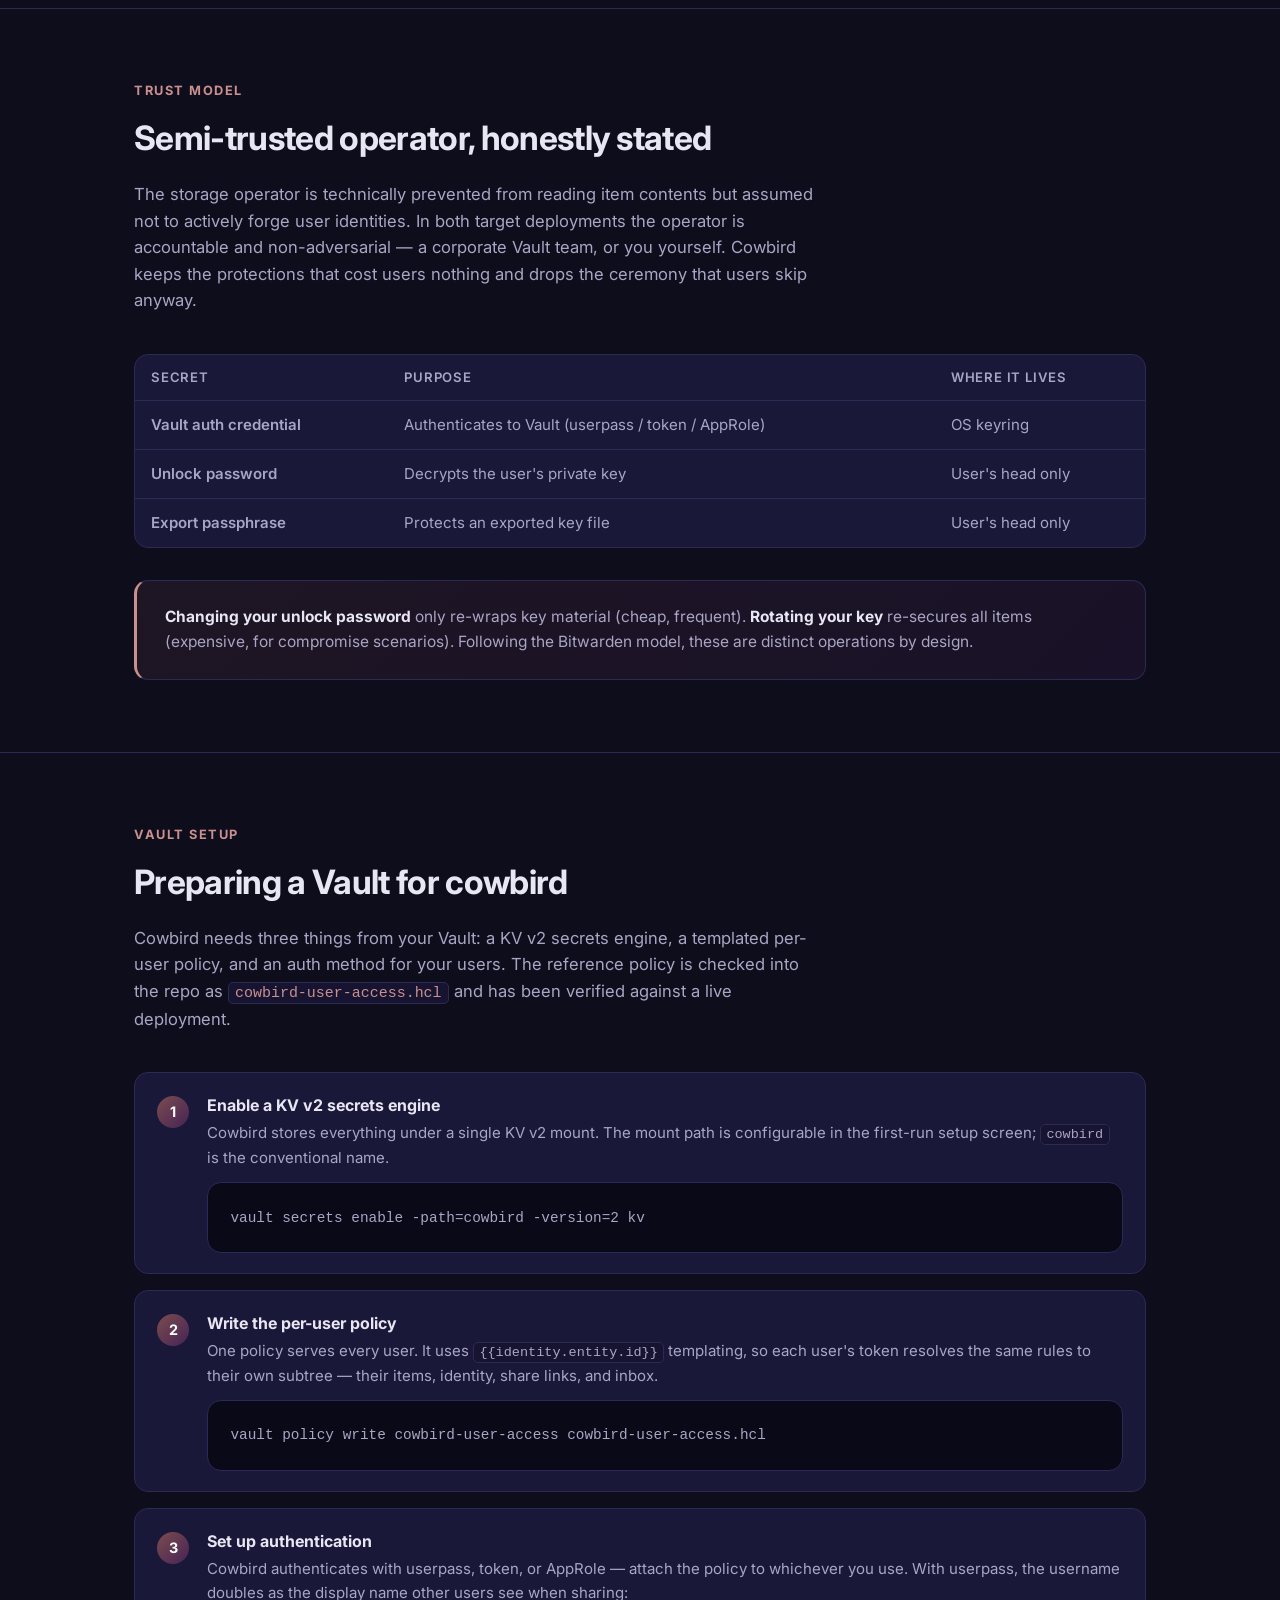
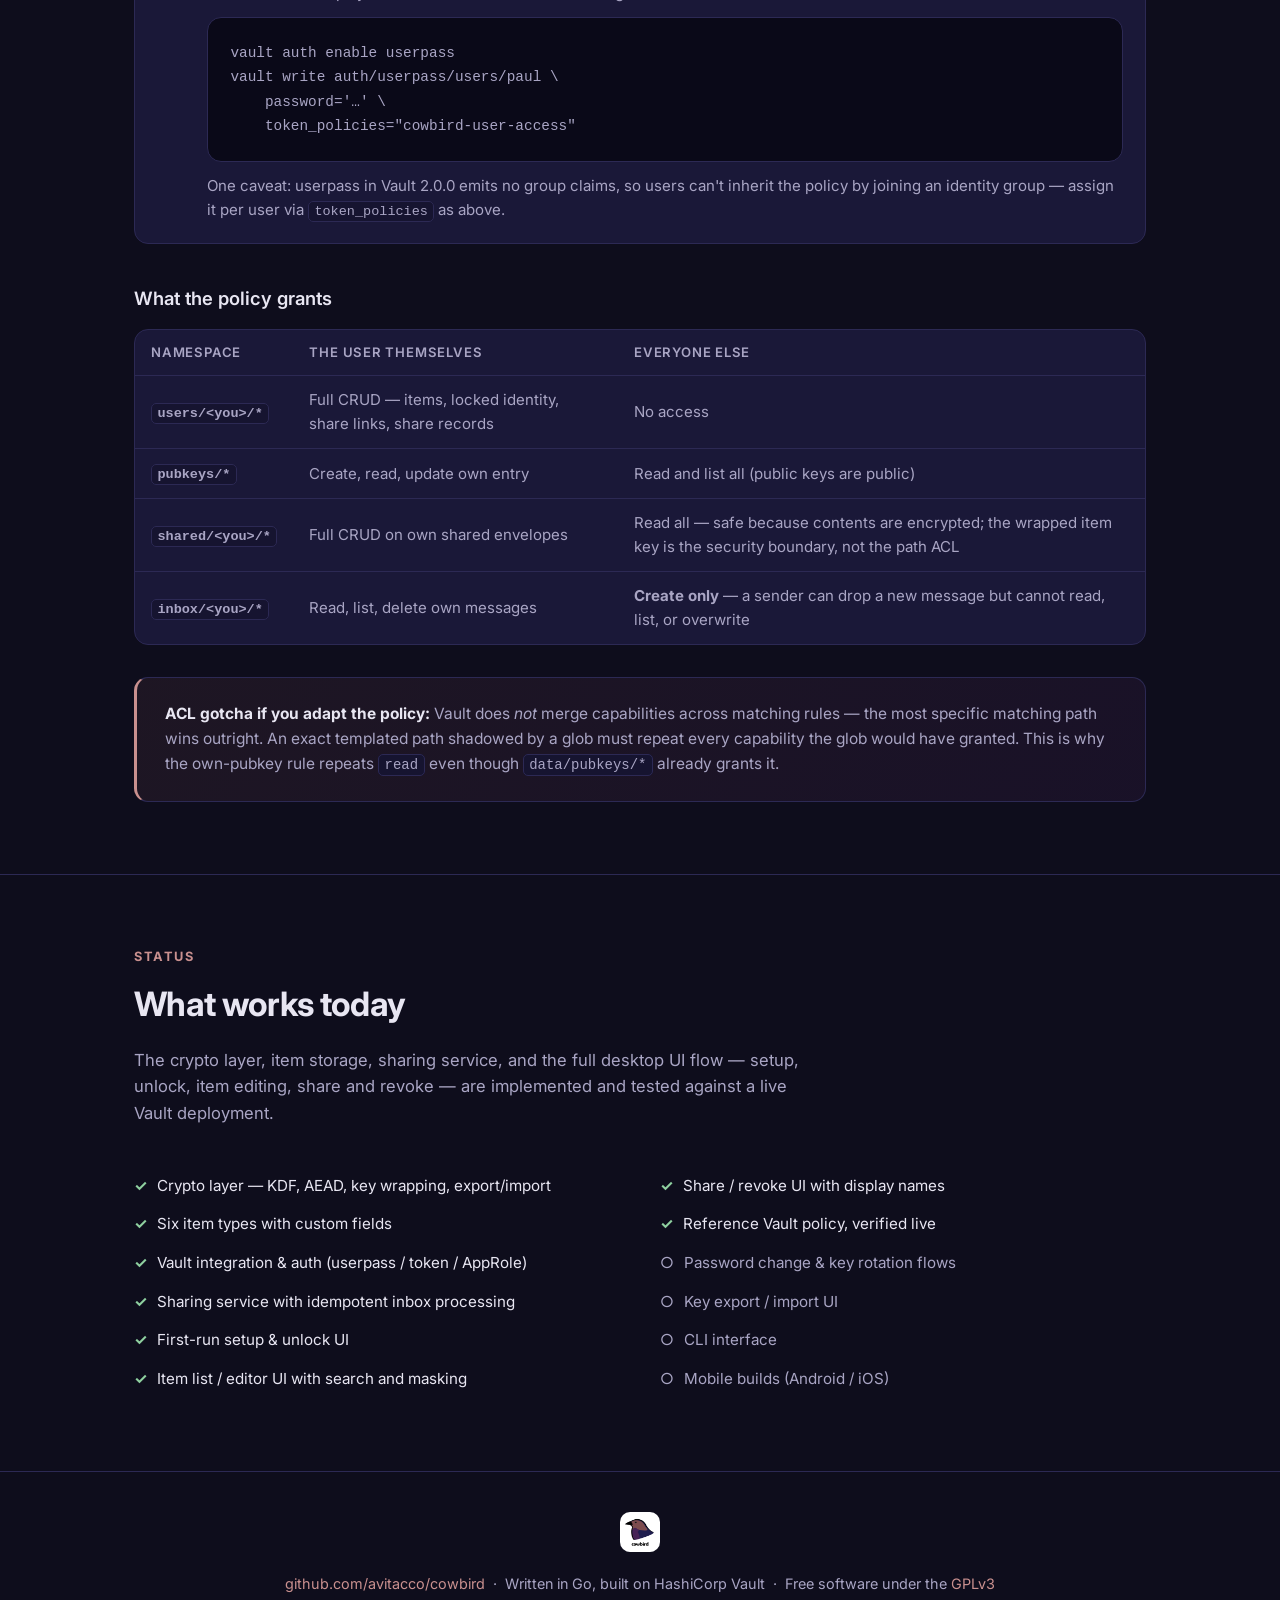
==== commit f77394cb: "Update docs site * Fix cringe-worthy "lays eggs" statement from Claude with something a   bit less g" ====
--- a/docs/index.html
+++ b/docs/index.html
@@ -248,7 +248,7 @@
   <div class="wrap">
     <img class="hero-icon" src="icon-512.png" alt="Cowbird icon">
     <h1>cowbird</h1>
-    <p class="tagline">A password manager that lays its eggs in someone else's nest.</p>
+    <p class="tagline">A password manager that stores it's data in Hashicorp Vault.</p>
     <p class="hero-sub">
       An end-to-end encrypted password manager written in Go that uses
       <a href="https://www.vaultproject.io/">HashiCorp Vault</a> as its storage backend.
@@ -537,6 +537,8 @@
     <p>
       <a href="https://github.com/avitacco/cowbird">github.com/avitacco/cowbird</a>
       &nbsp;·&nbsp; Written in Go, built on HashiCorp Vault
+      &nbsp;·&nbsp; Free software under the
+      <a href="https://github.com/avitacco/cowbird/blob/main/LICENSE">GPLv3</a>
     </p>
   </div>
 </footer>
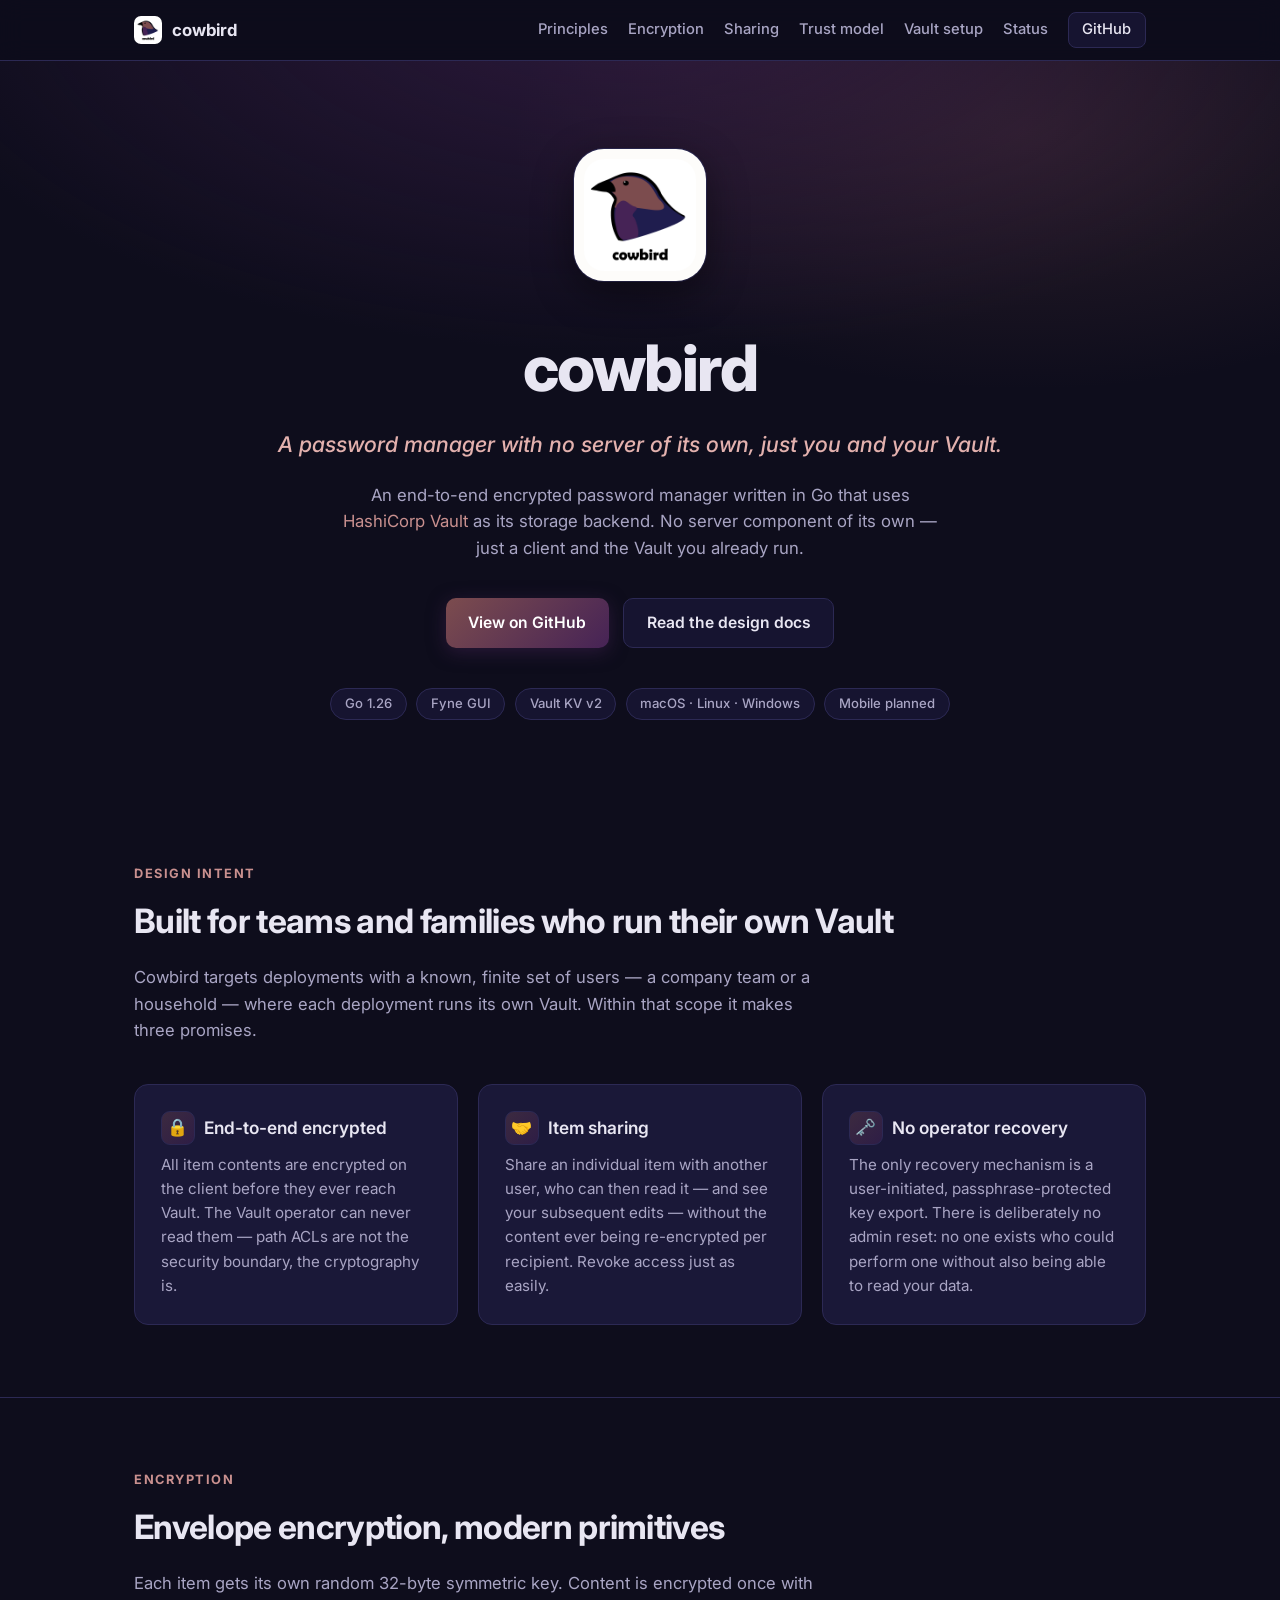
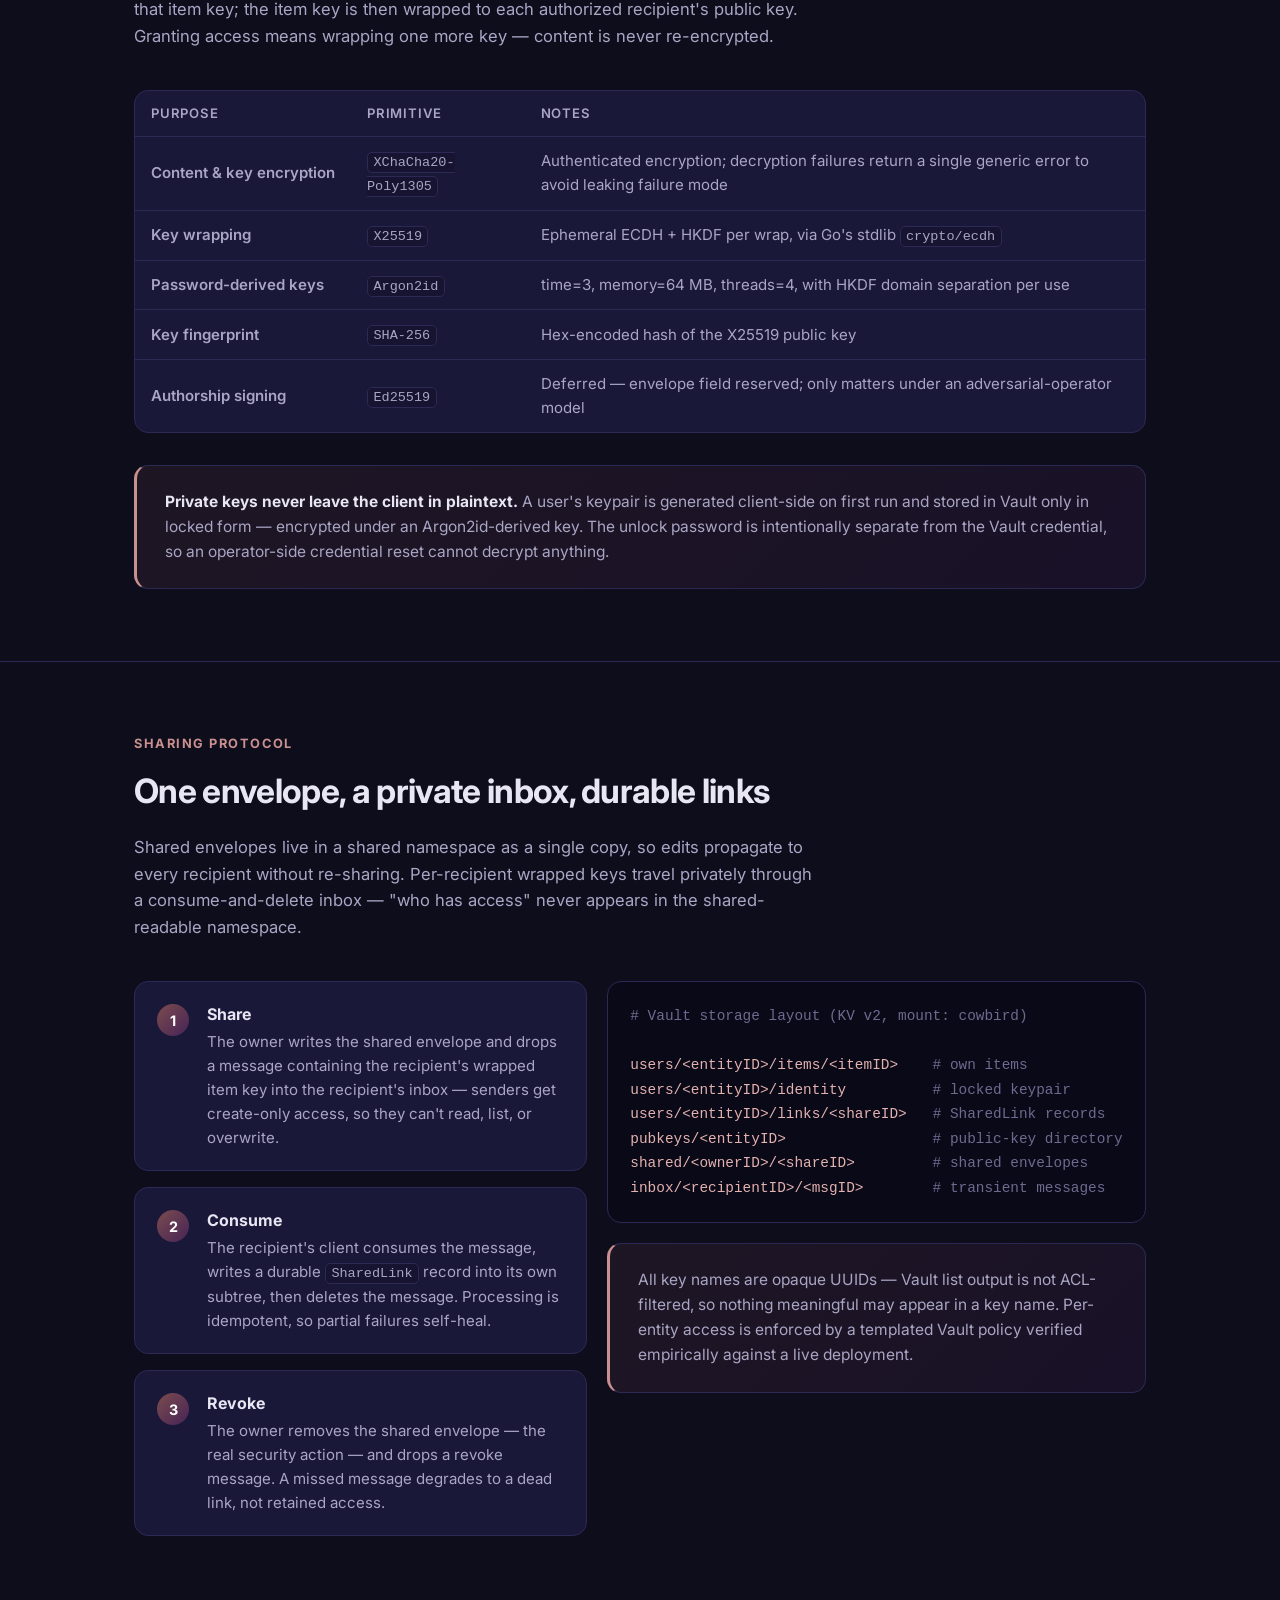
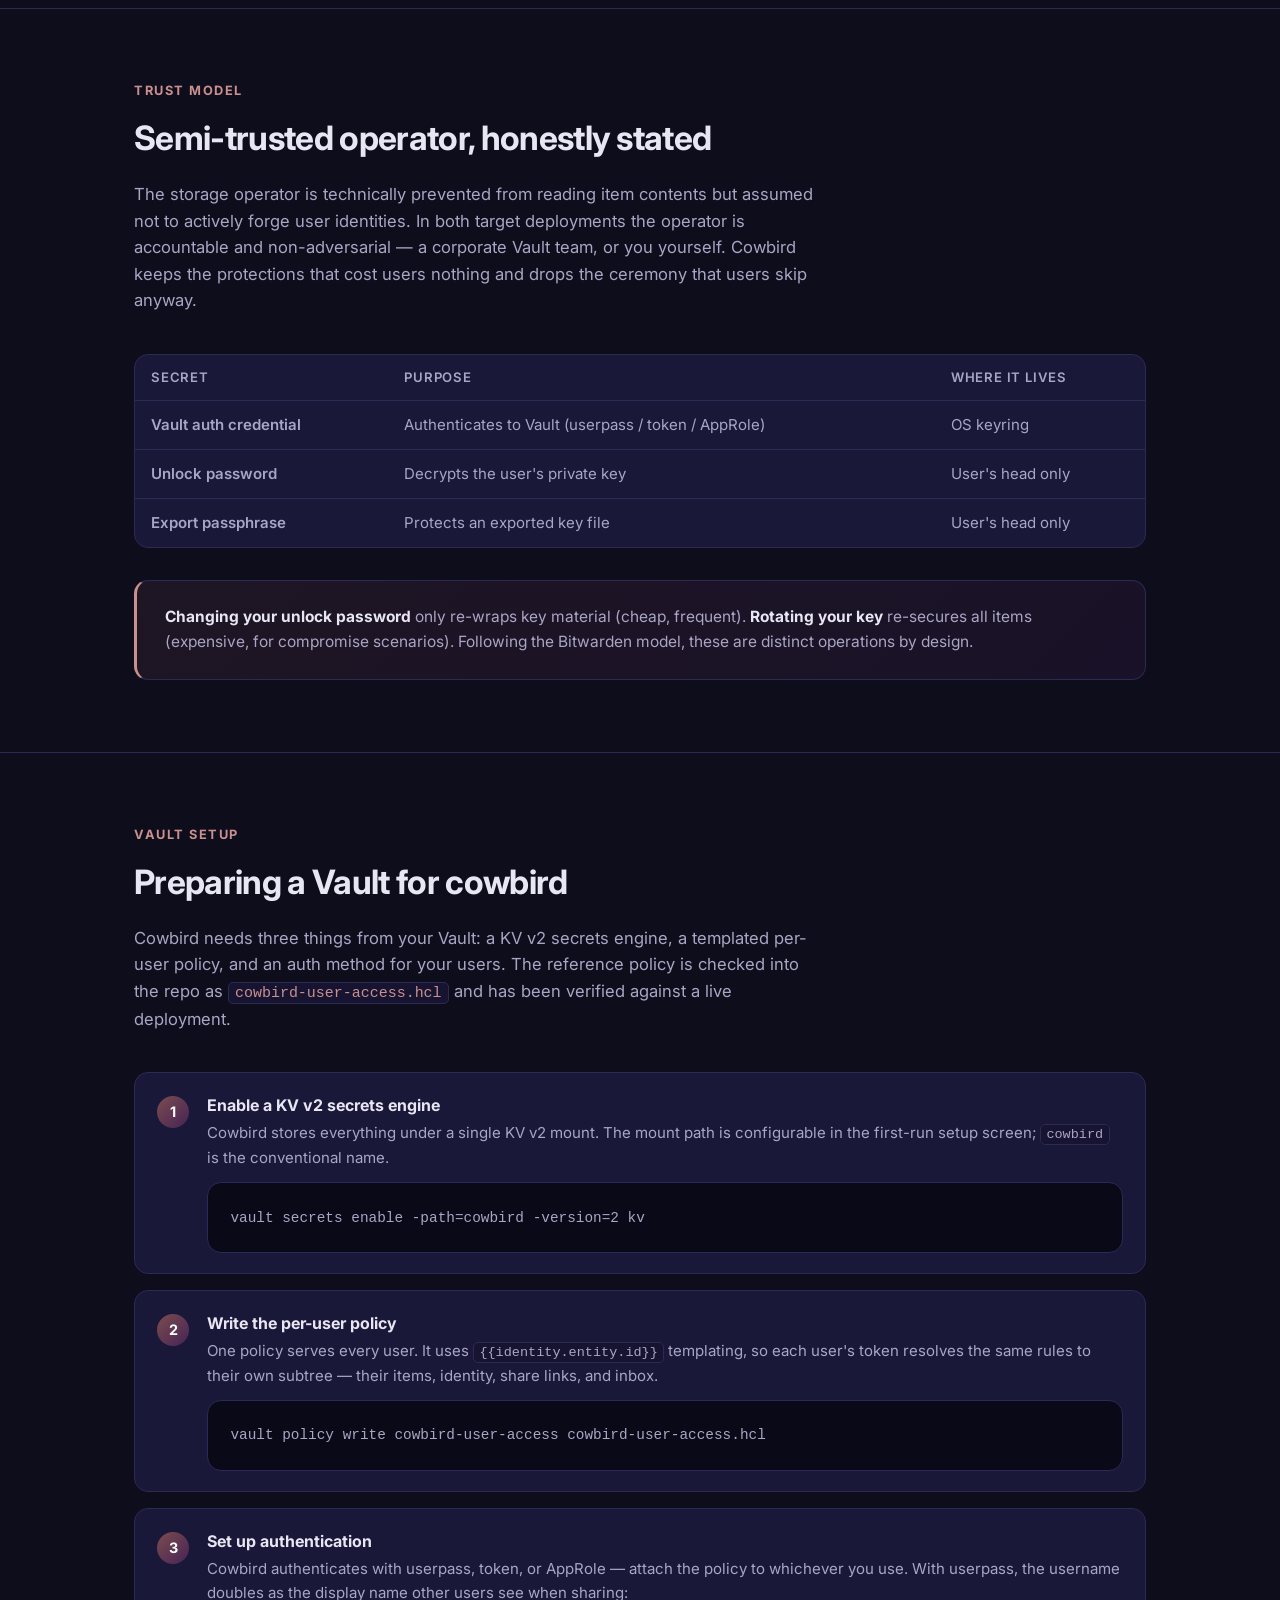
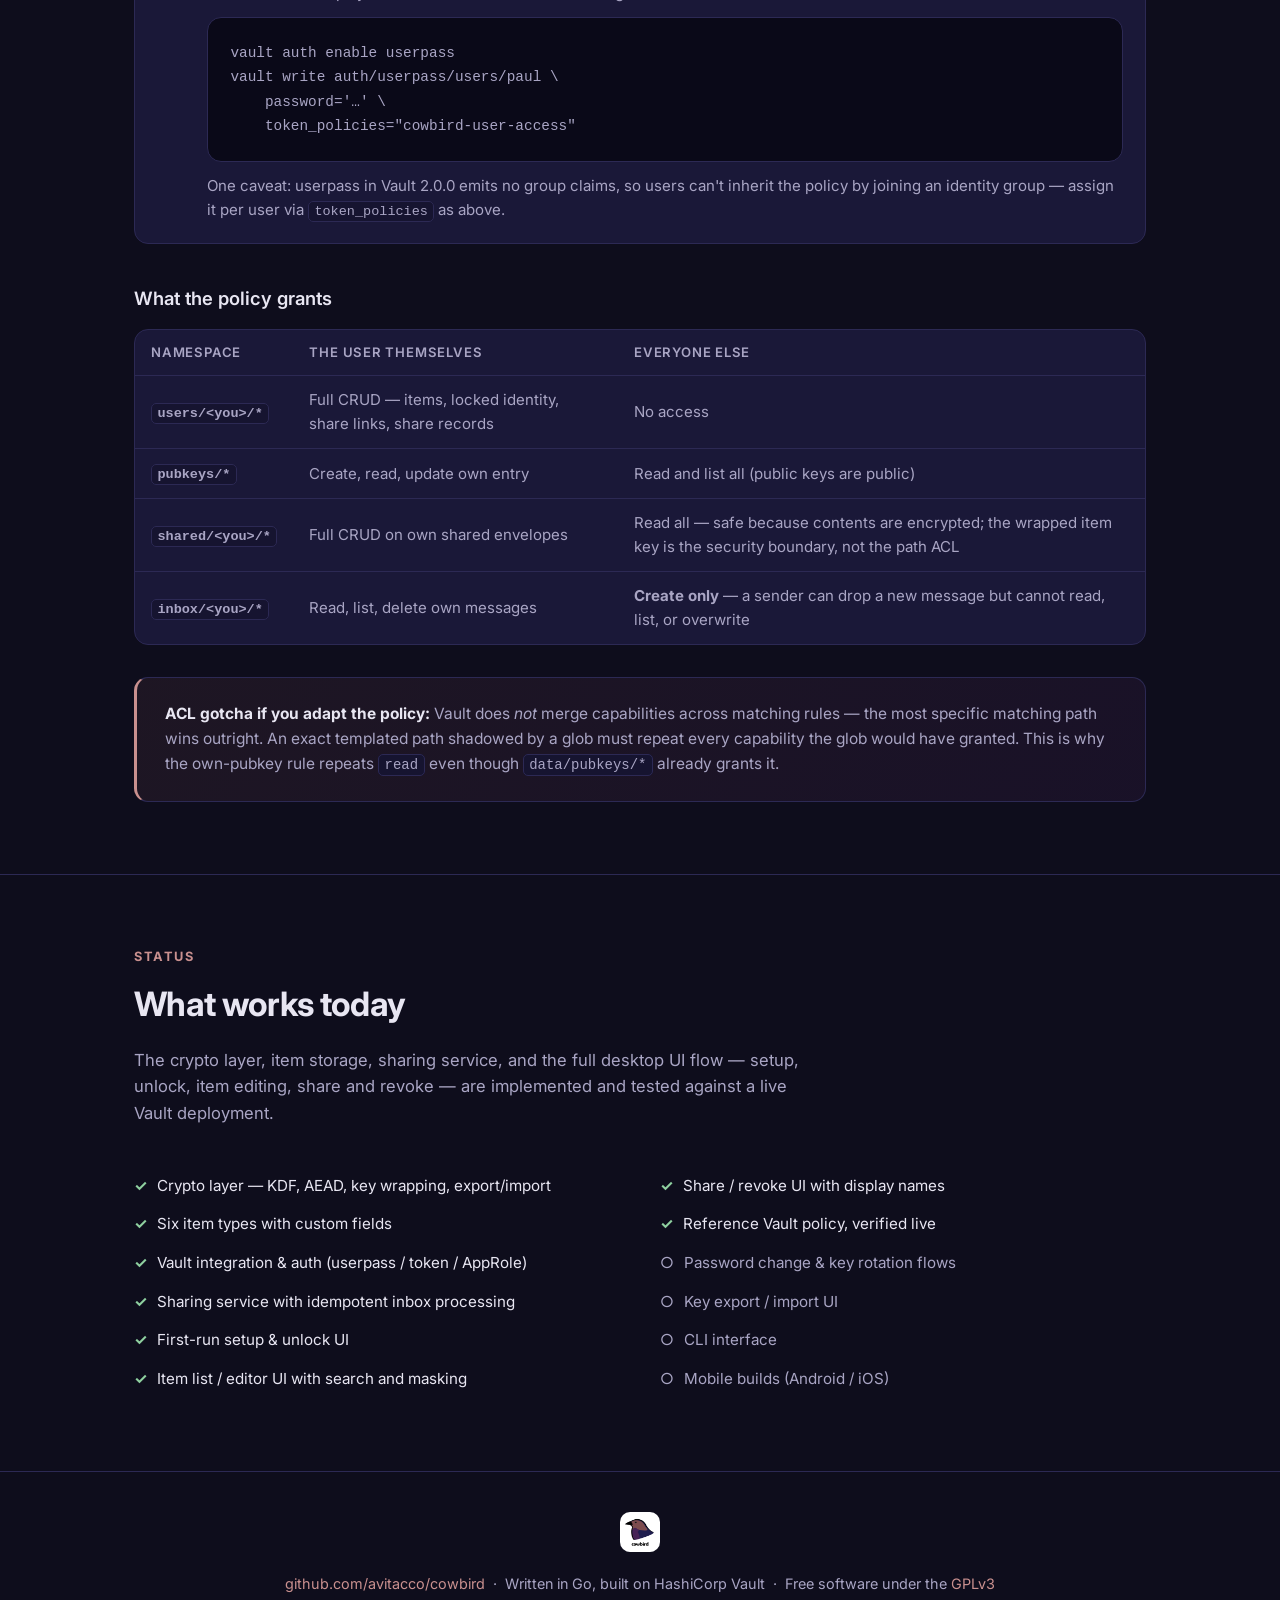
==== commit ca35c60b: "Changing the tagline again" ====
--- a/docs/index.html
+++ b/docs/index.html
@@ -3,7 +3,7 @@
 <head>
 <meta charset="utf-8">
 <meta name="viewport" content="width=device-width, initial-scale=1">
-<title>cowbird — a password manager that lays its eggs in someone else's nest</title>
+<title>cowbird — a password manager with no server of its own, just you and your Vault</title>
 <meta name="description" content="Cowbird is an end-to-end encrypted password manager written in Go that uses HashiCorp Vault as its storage backend. No server of its own, no operator-side recovery.">
 <link rel="icon" type="image/png" sizes="58x58" href="icon-58.png">
 <link rel="apple-touch-icon" sizes="180x180" href="icon-180.png">
@@ -248,7 +248,7 @@
   <div class="wrap">
     <img class="hero-icon" src="icon-512.png" alt="Cowbird icon">
     <h1>cowbird</h1>
-    <p class="tagline">A password manager that stores it's data in Hashicorp Vault.</p>
+    <p class="tagline">A password manager with no server of its own, just you and your Vault.</p>
     <p class="hero-sub">
       An end-to-end encrypted password manager written in Go that uses
       <a href="https://www.vaultproject.io/">HashiCorp Vault</a> as its storage backend.
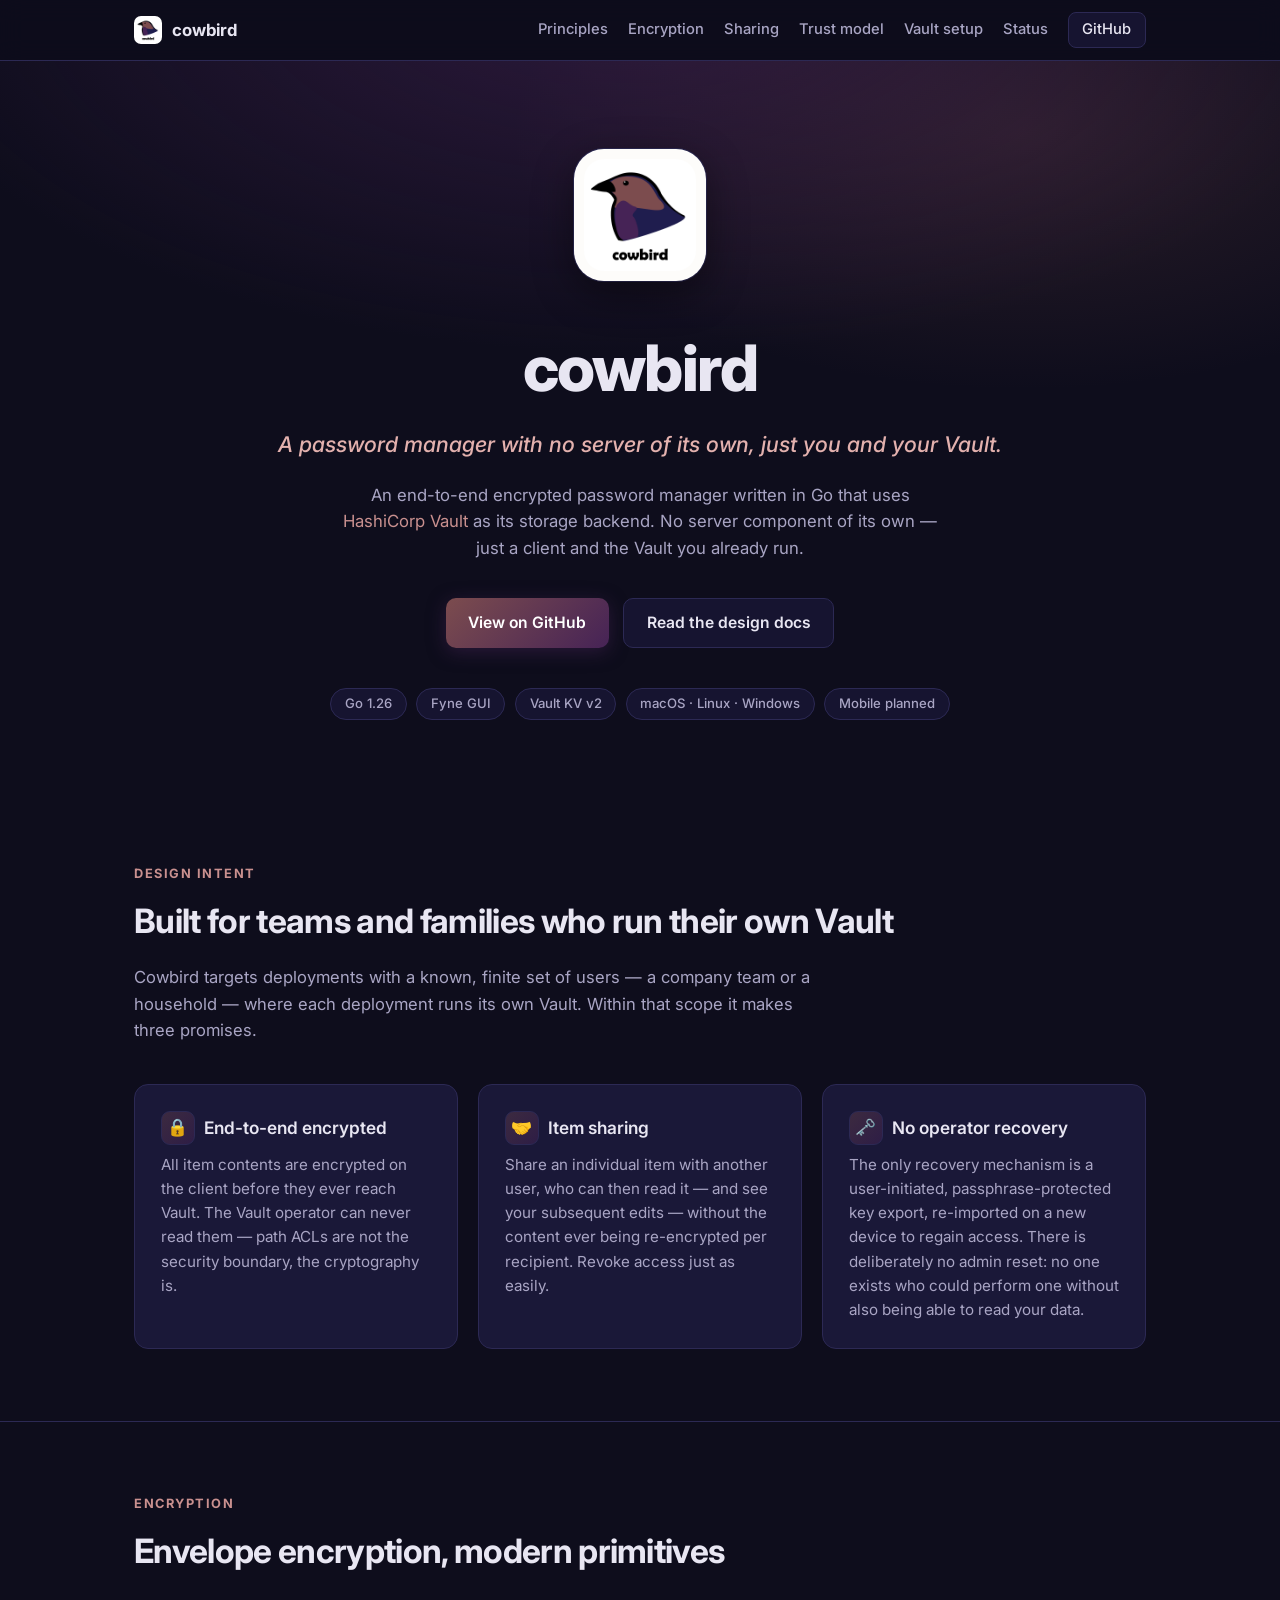
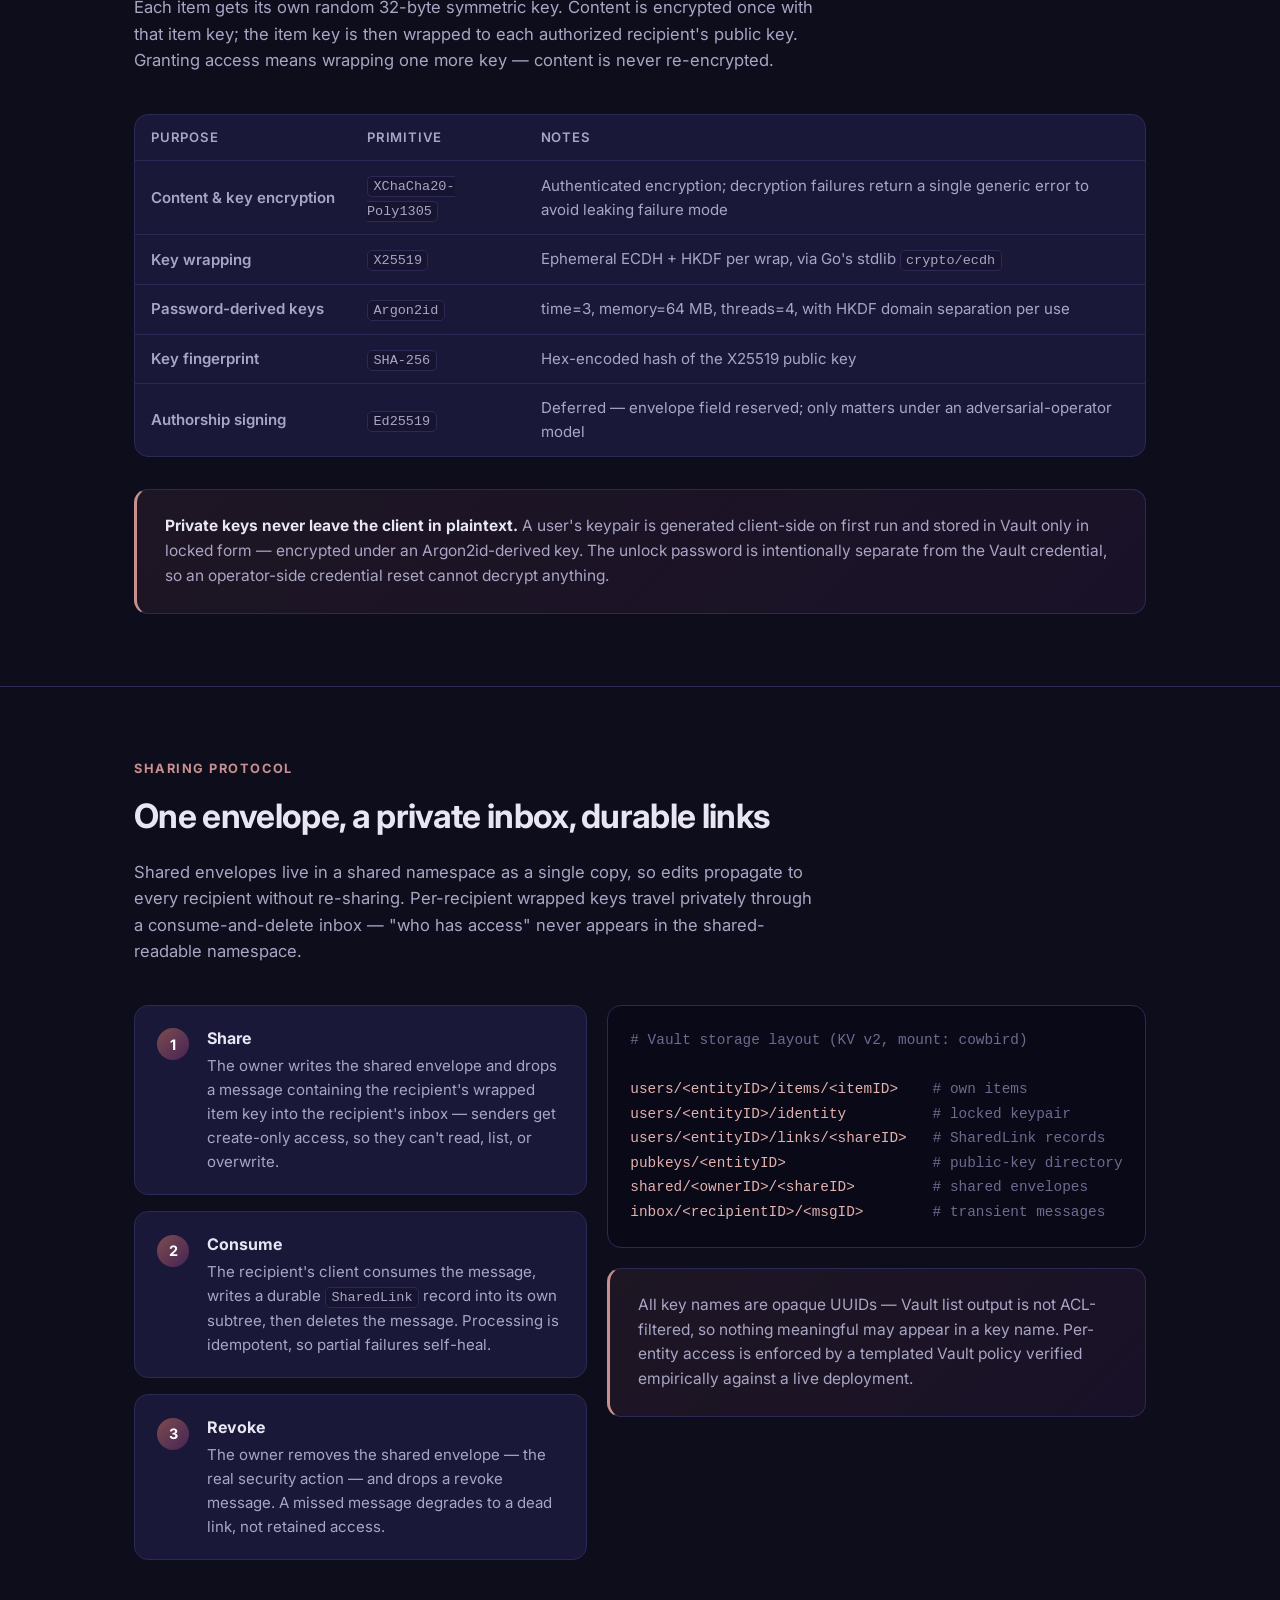
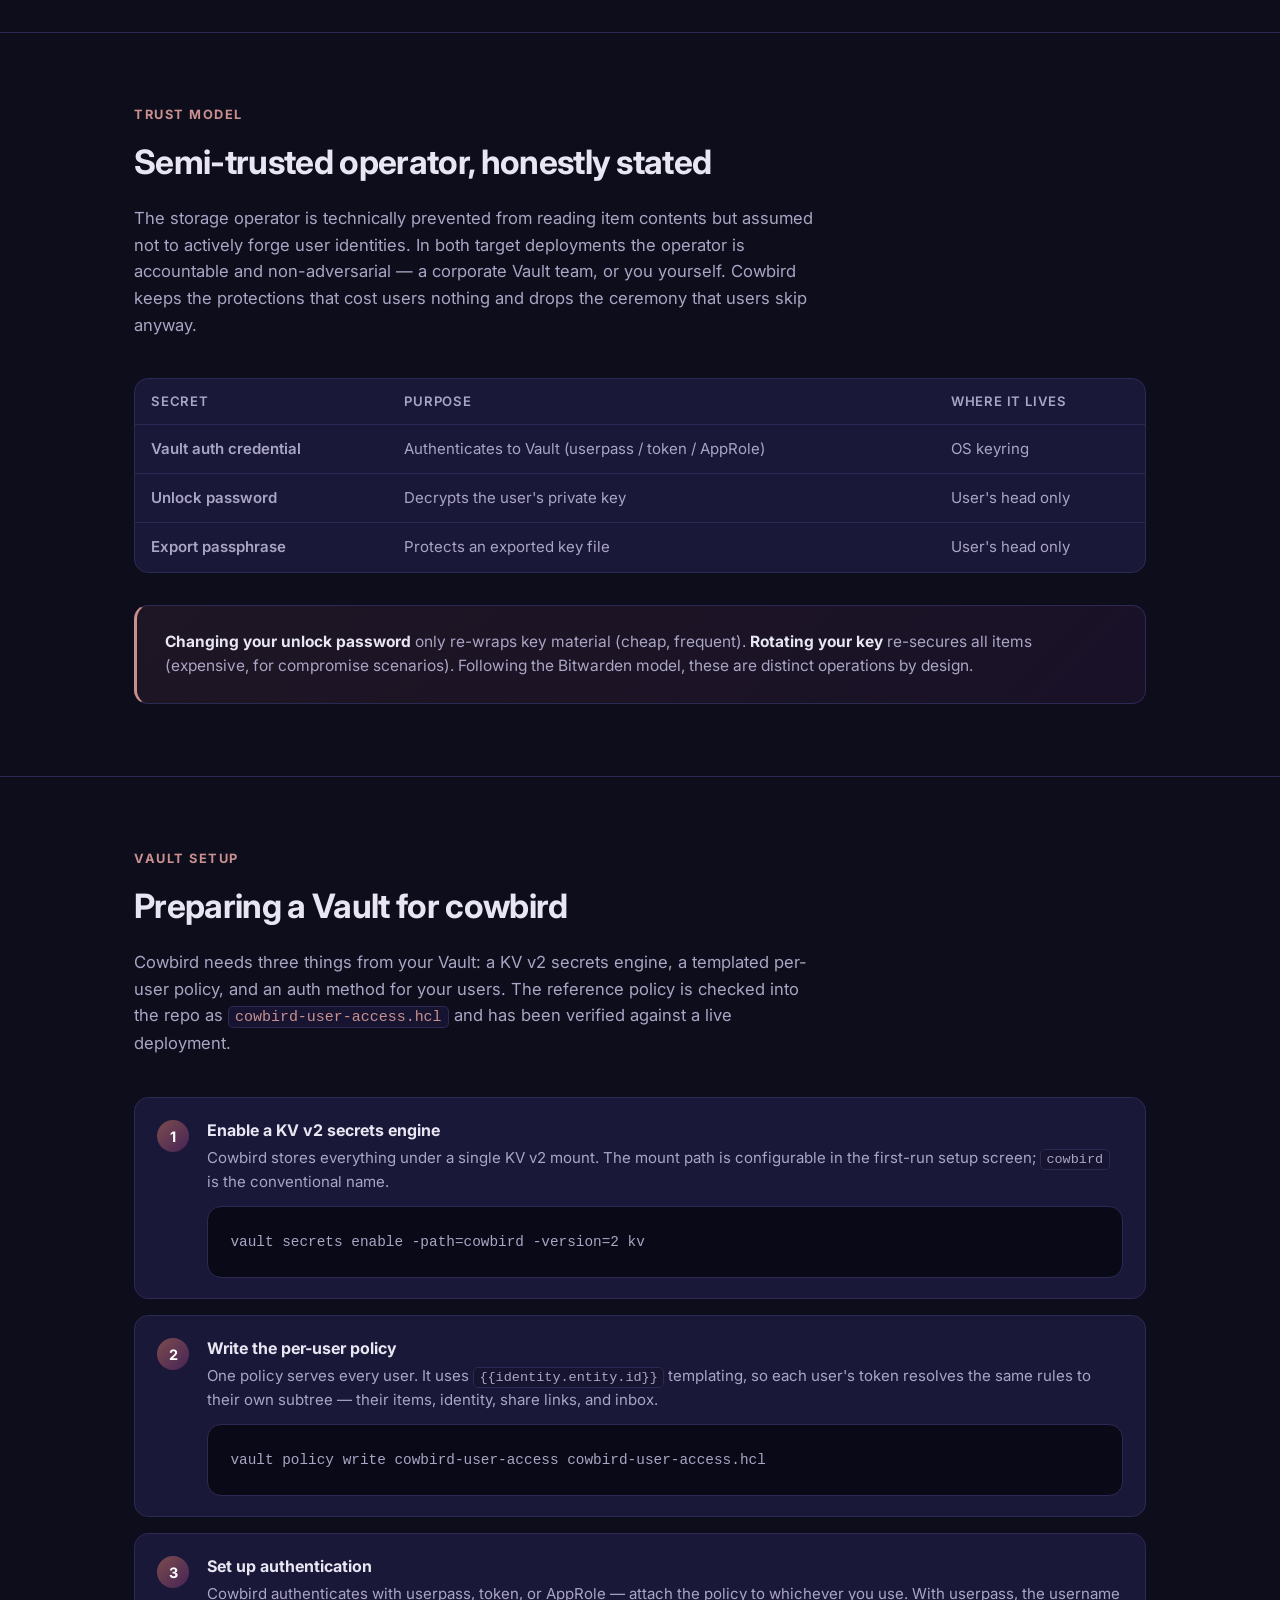
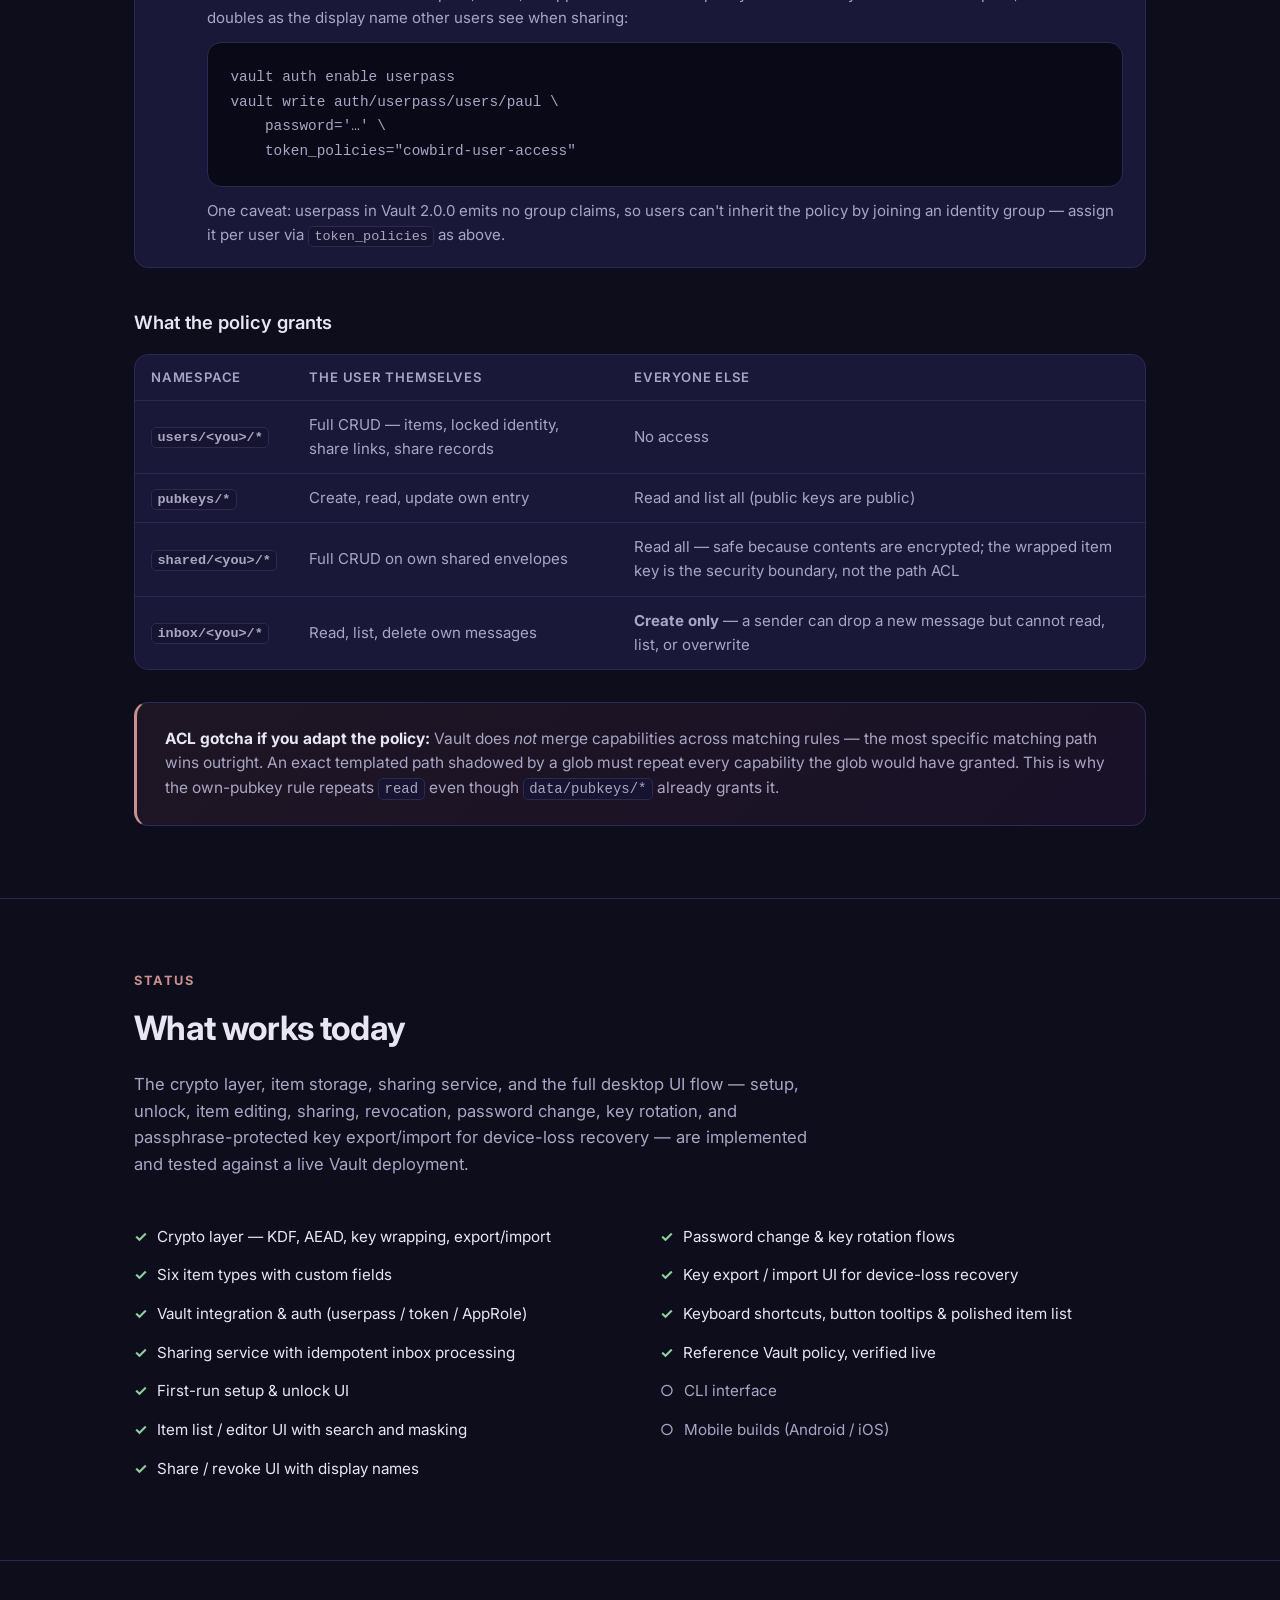
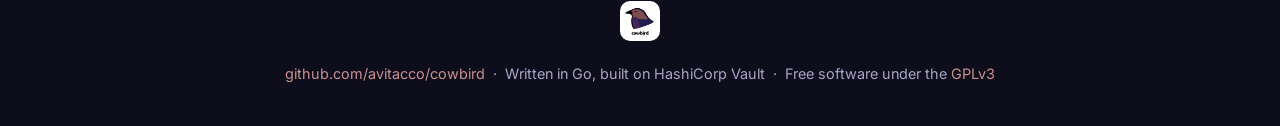
==== commit cc164407: "Updating documentation with new features" ====
--- a/docs/index.html
+++ b/docs/index.html
@@ -293,8 +293,9 @@
       <div class="card">
         <h3><span class="glyph">🗝️</span>No operator recovery</h3>
         <p>The only recovery mechanism is a user-initiated, passphrase-protected key
-           export. There is deliberately no admin reset: no one exists who could
-           perform one without also being able to read your data.</p>
+           export, re-imported on a new device to regain access. There is deliberately
+           no admin reset: no one exists who could perform one without also being able
+           to read your data.</p>
       </div>
     </div>
   </div>
@@ -511,8 +512,9 @@
     <h2>What works today</h2>
     <p class="lede">
       The crypto layer, item storage, sharing service, and the full desktop UI flow —
-      setup, unlock, item editing, share and revoke — are implemented and tested
-      against a live Vault deployment.
+      setup, unlock, item editing, sharing, revocation, password change, key rotation,
+      and passphrase-protected key export/import for device-loss recovery — are
+      implemented and tested against a live Vault deployment.
     </p>
     <ul class="status-list">
       <li class="done">Crypto layer — KDF, AEAD, key wrapping, export/import</li>
@@ -522,9 +524,10 @@
       <li class="done">First-run setup &amp; unlock UI</li>
       <li class="done">Item list / editor UI with search and masking</li>
       <li class="done">Share / revoke UI with display names</li>
+      <li class="done">Password change &amp; key rotation flows</li>
+      <li class="done">Key export / import UI for device-loss recovery</li>
+      <li class="done">Keyboard shortcuts, button tooltips &amp; polished item list</li>
       <li class="done">Reference Vault policy, verified live</li>
-      <li class="todo">Password change &amp; key rotation flows</li>
-      <li class="todo">Key export / import UI</li>
       <li class="todo">CLI interface</li>
       <li class="todo">Mobile builds (Android / iOS)</li>
     </ul>
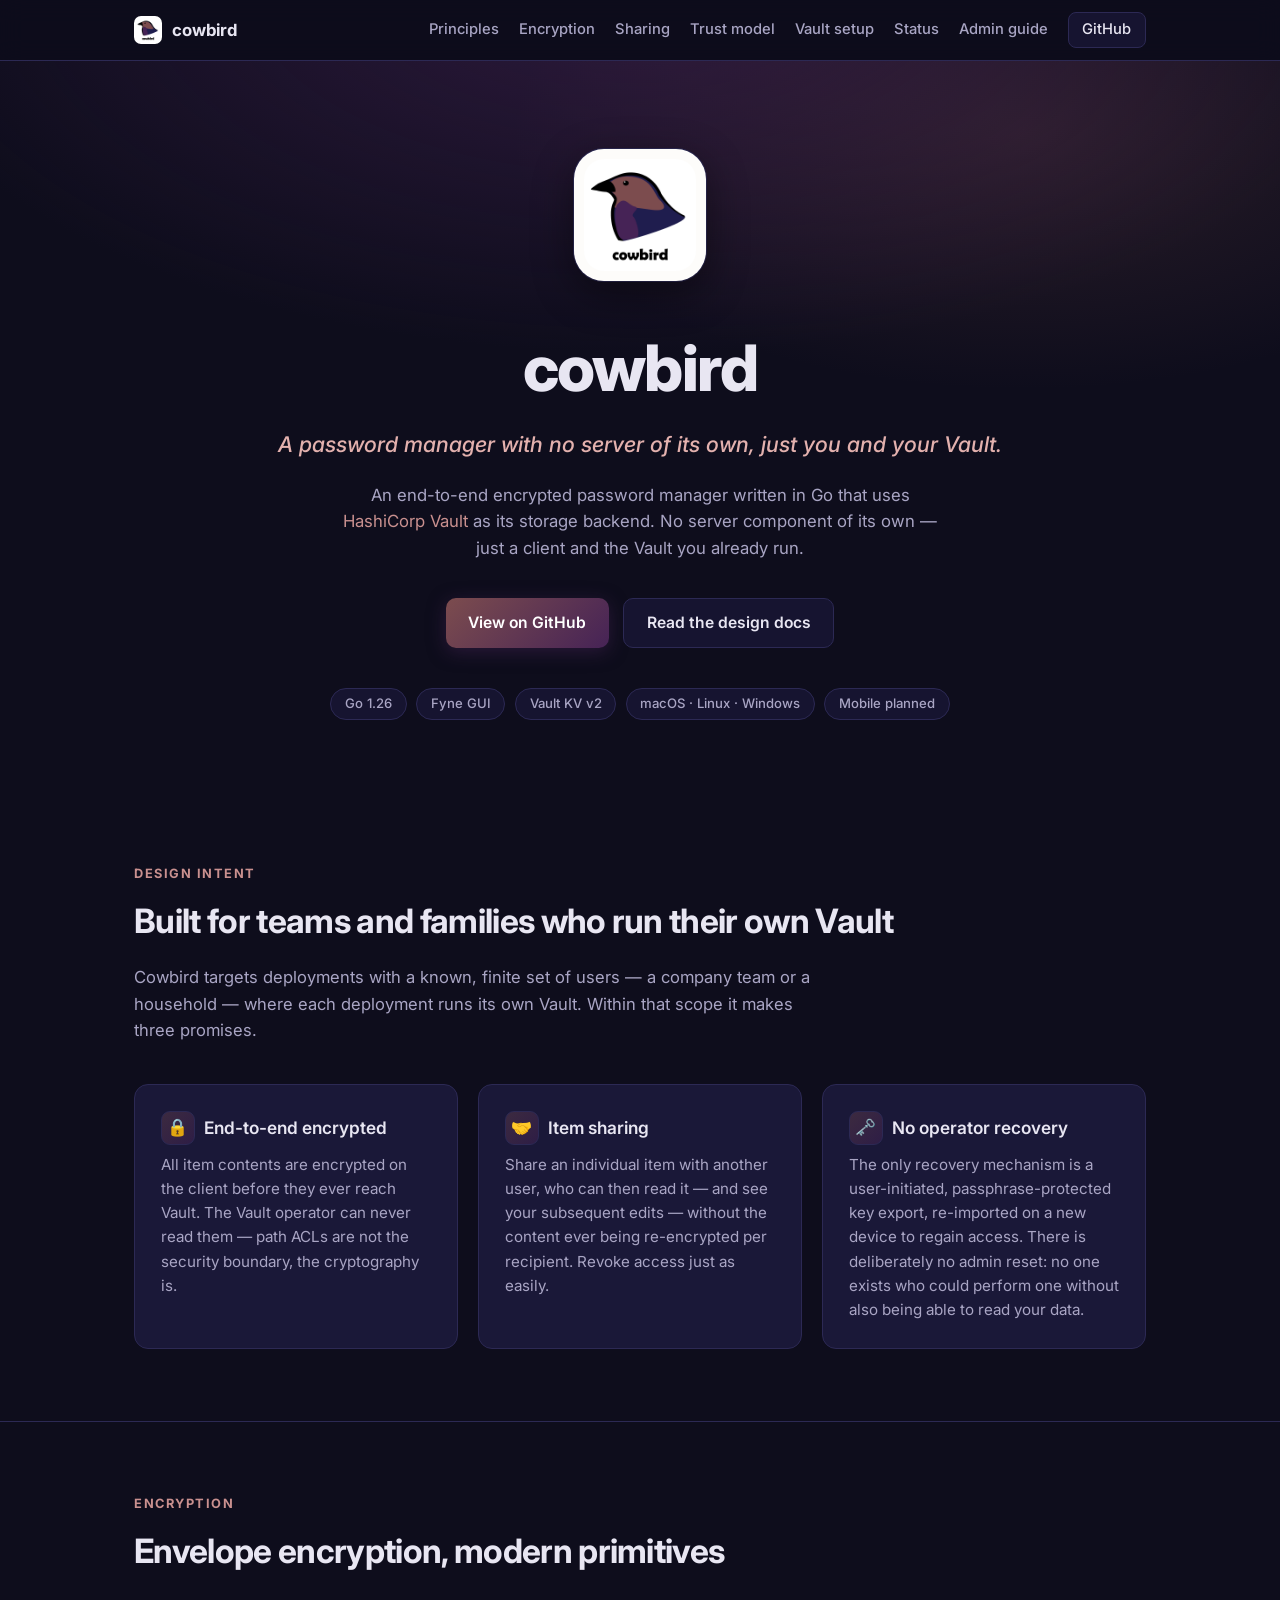
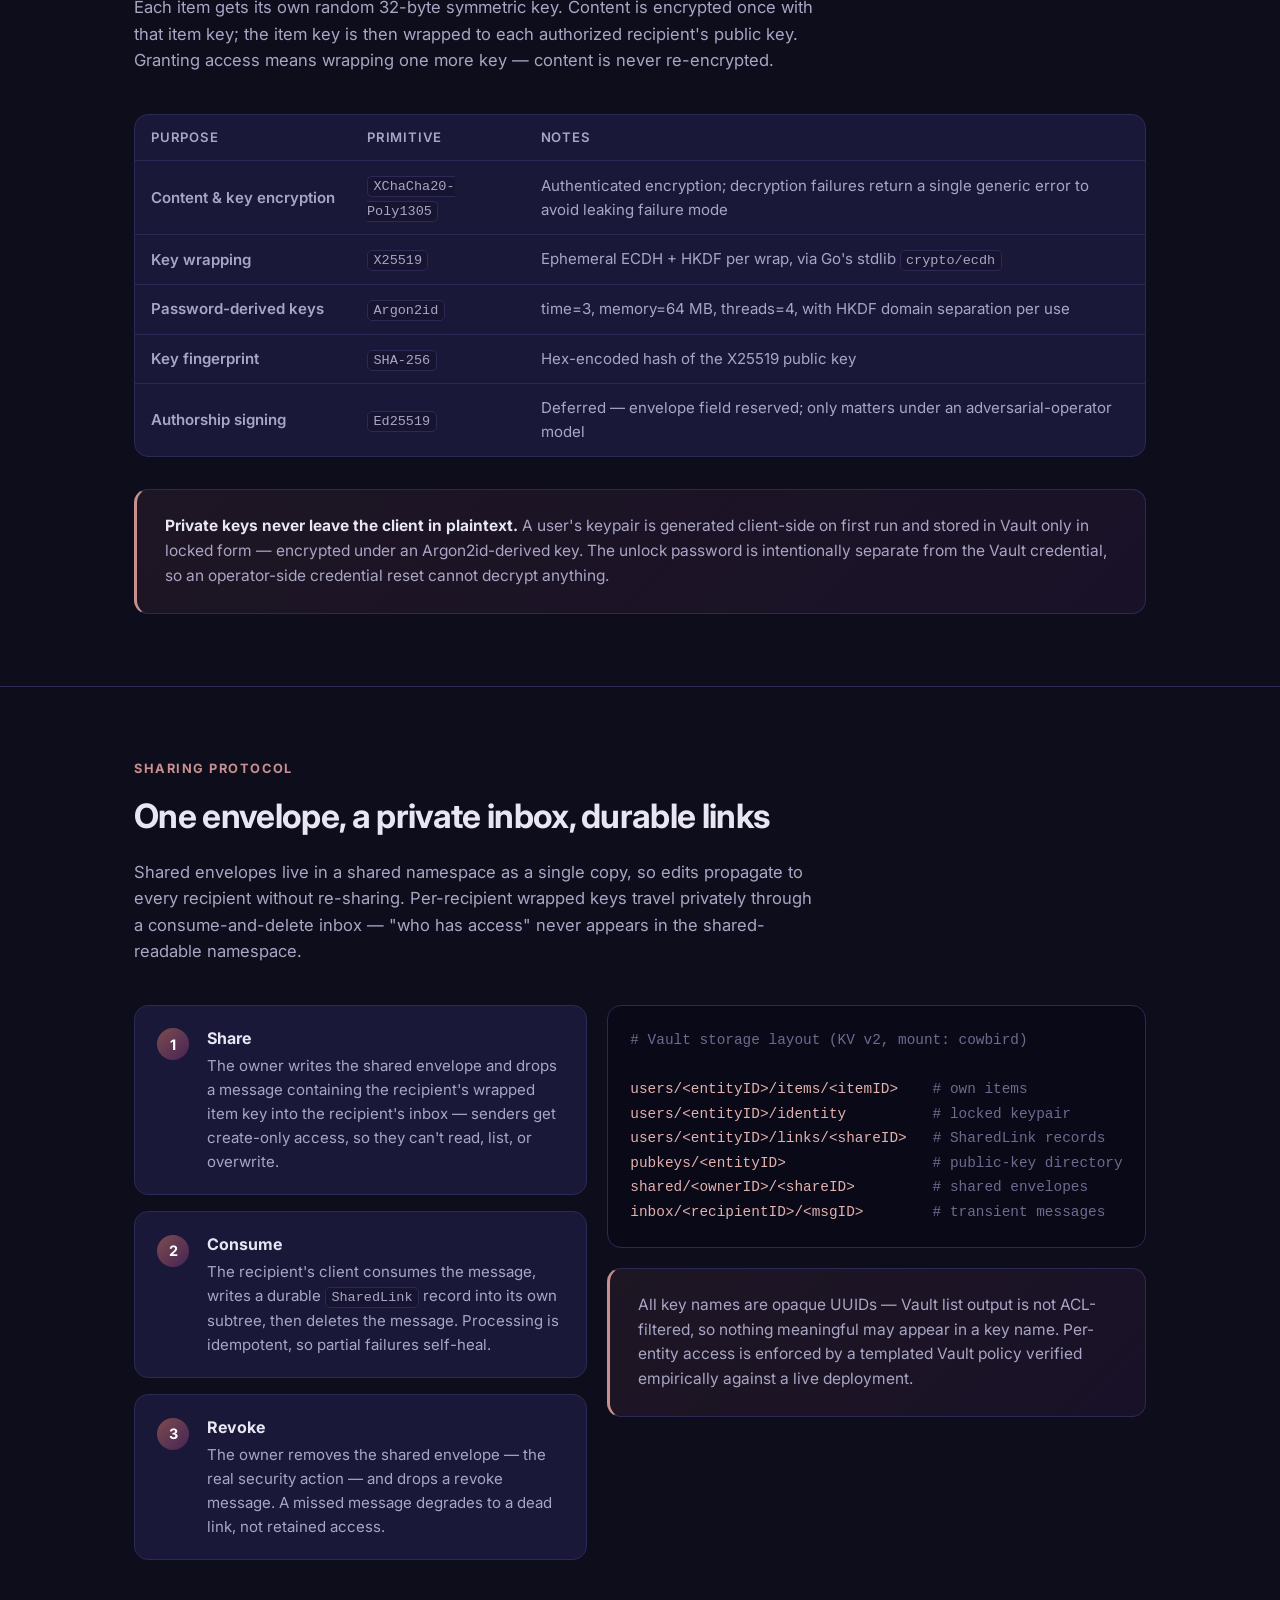
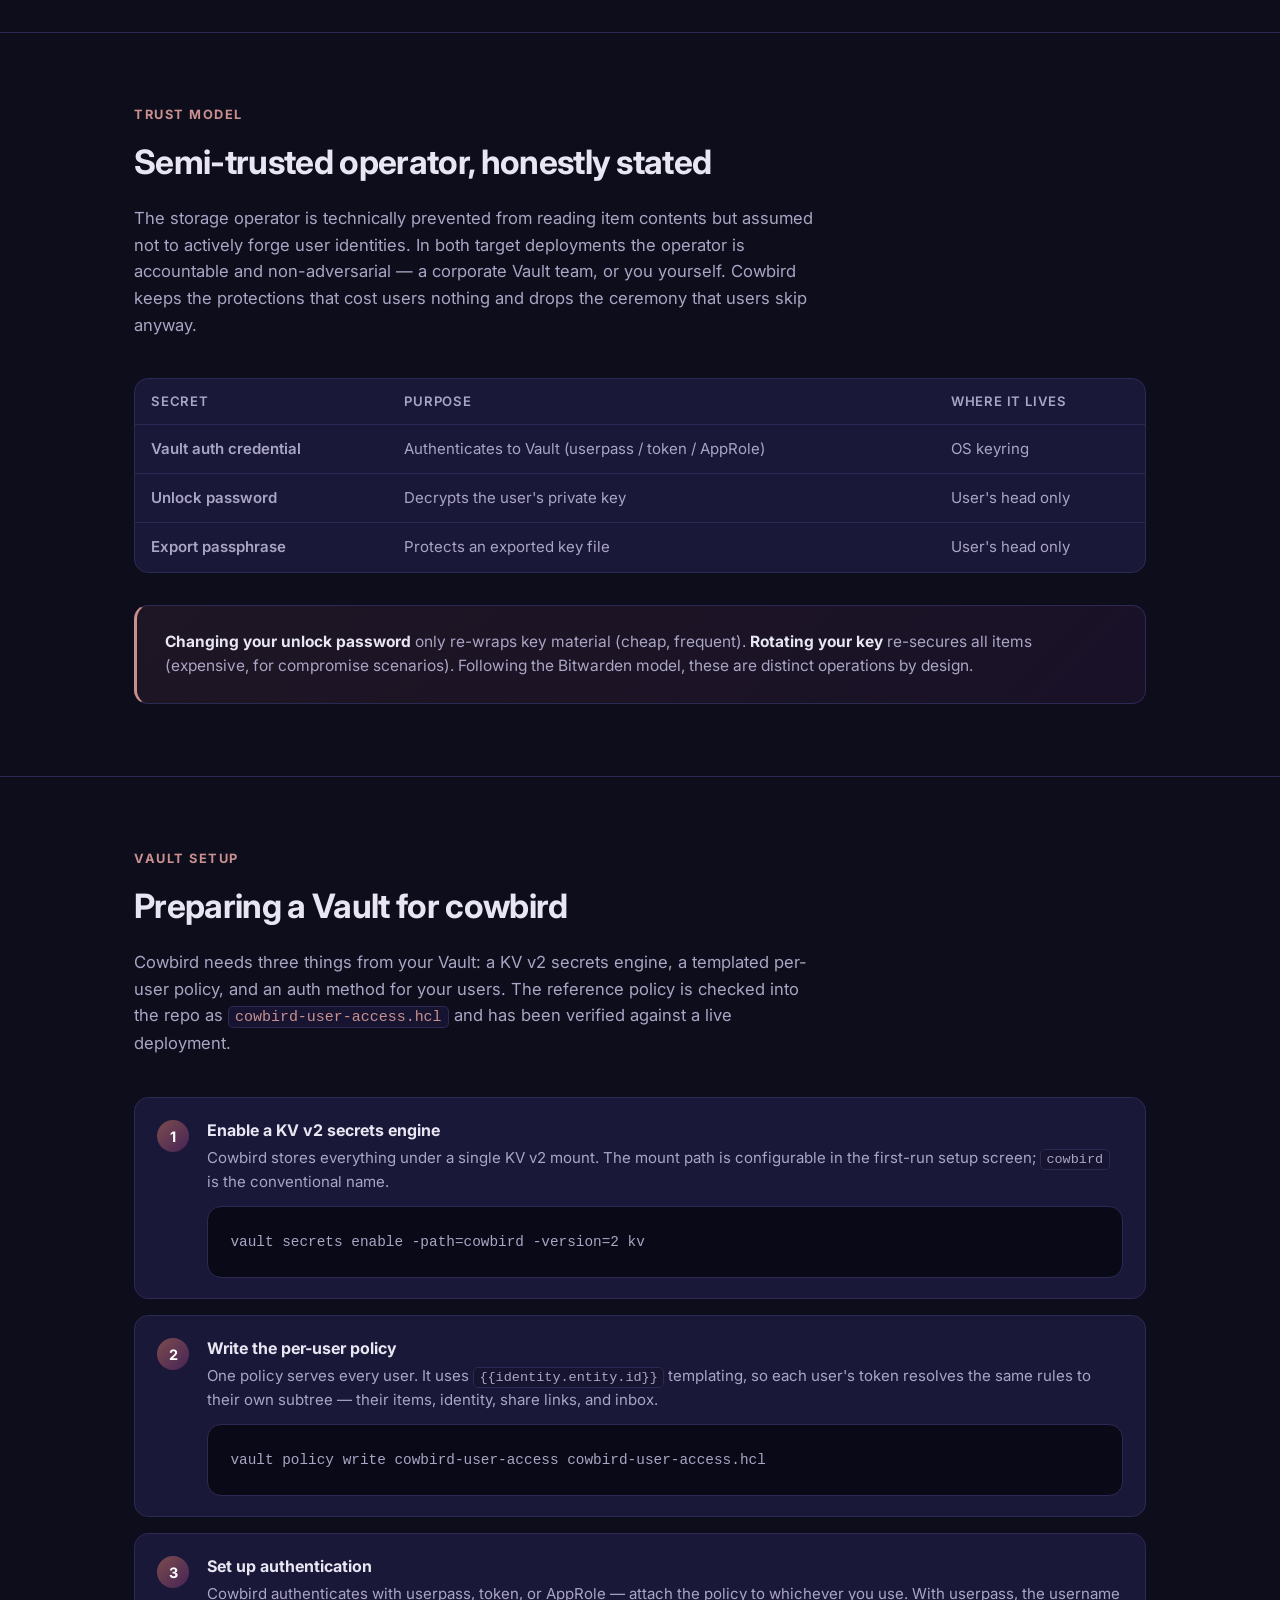
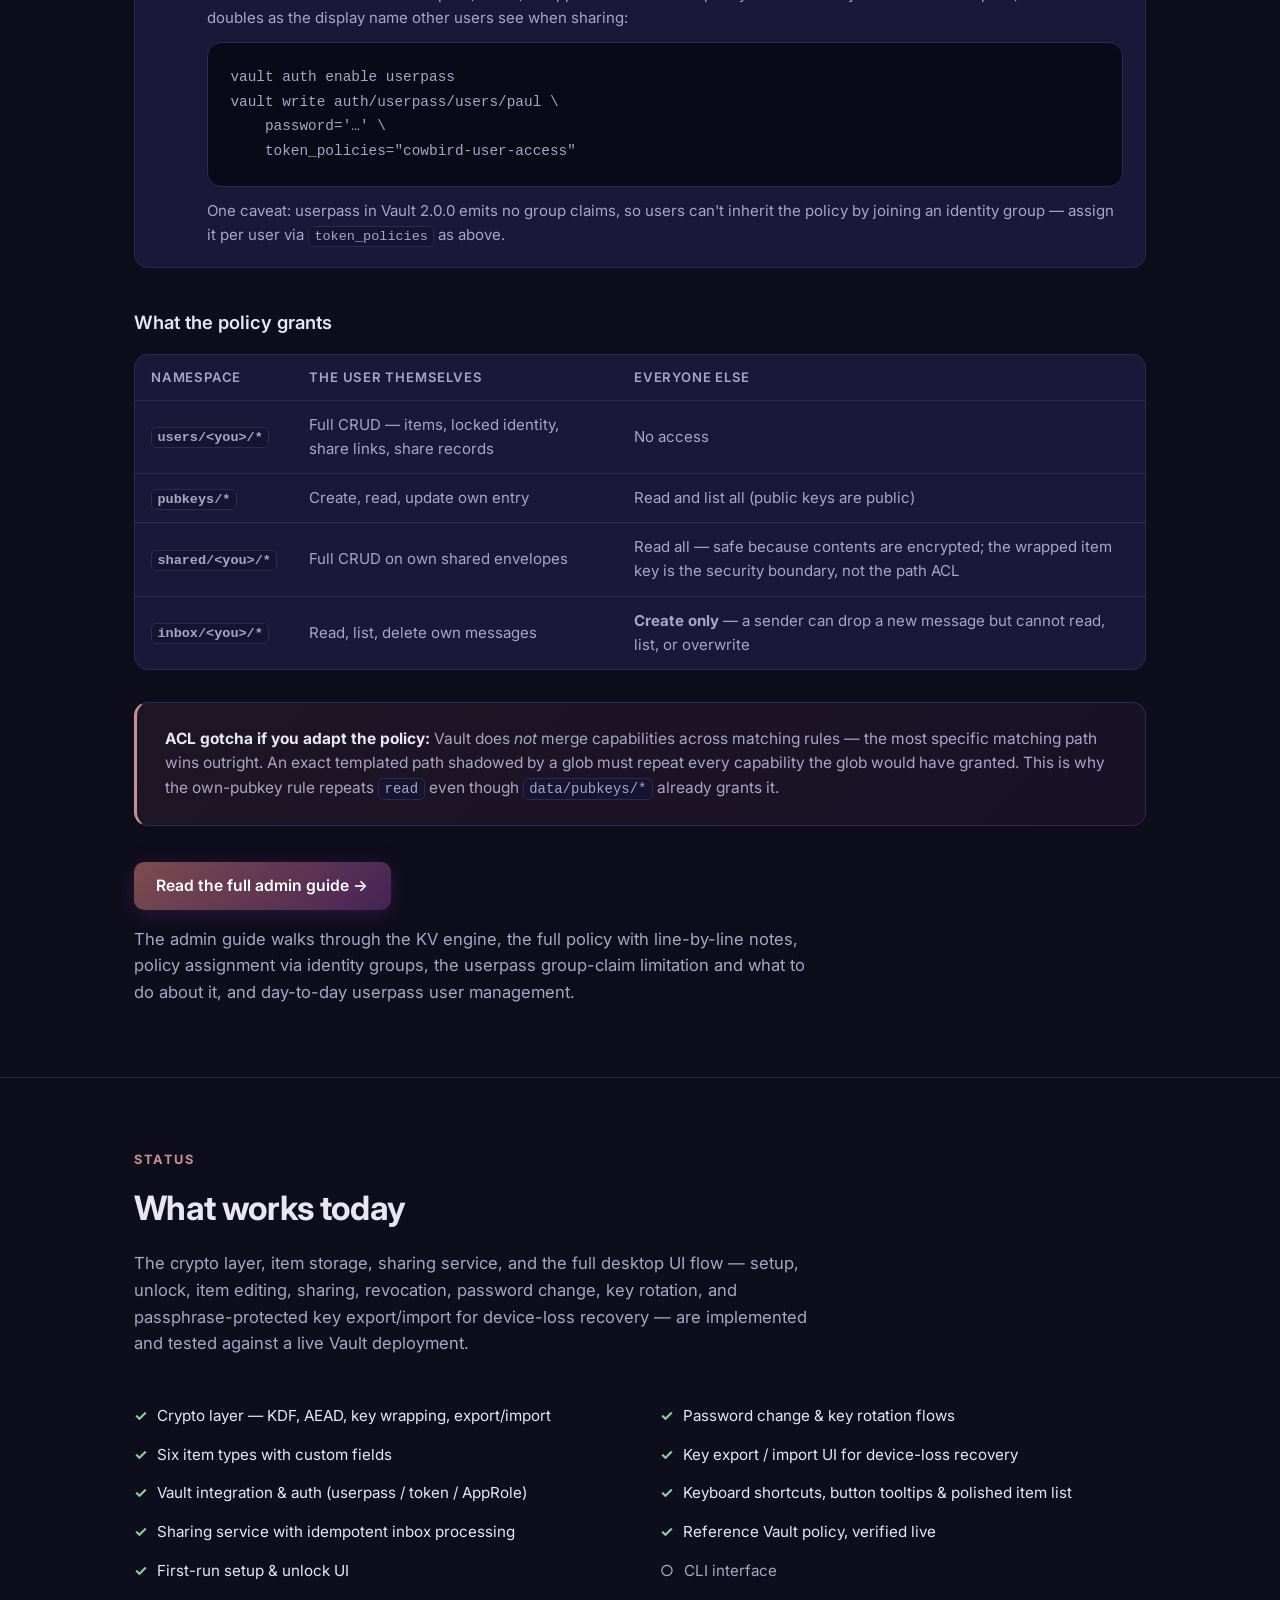
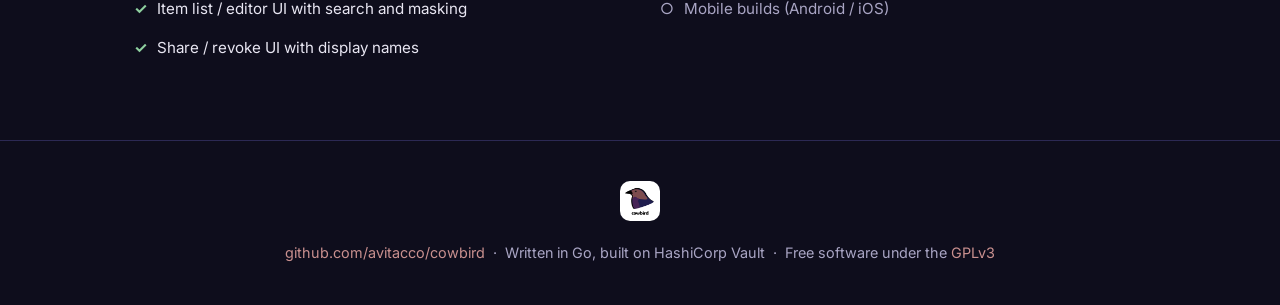
==== commit ae2fdbfe: "Adding new vault admin documentation * Split css out to a file * Added link to new page * Added new " ====
--- a/docs/index.html
+++ b/docs/index.html
@@ -13,219 +13,7 @@
 <link rel="preconnect" href="https://fonts.googleapis.com">
 <link rel="preconnect" href="https://fonts.gstatic.com" crossorigin>
 <link href="https://fonts.googleapis.com/css2?family=Inter:wght@400;500;600;700;800&display=swap" rel="stylesheet">
-<style>
-:root {
-  --bg: #0e0d1c;
-  --bg-raise: #161430;
-  --bg-card: #1a1838;
-  --border: #2c2954;
-  --text: #e8e6f2;
-  --text-dim: #a9a5c4;
-  --navy: #1f1d4e;
-  --purple: #462356;
-  --brown: #7c4c4e;
-  --accent: #c9908f;
-  --accent-bright: #e3b1ae;
-  --good: #8fd0a0;
-  --radius: 14px;
-}
-* { box-sizing: border-box; margin: 0; padding: 0; }
-html { scroll-behavior: smooth; scroll-padding-top: 5rem; }
-body {
-  font-family: "Inter", system-ui, -apple-system, sans-serif;
-  background: var(--bg);
-  color: var(--text);
-  line-height: 1.6;
-  -webkit-font-smoothing: antialiased;
-}
-a { color: var(--accent); text-decoration: none; }
-a:hover { color: var(--accent-bright); }
-code, pre {
-  font-family: ui-monospace, "SF Mono", "Cascadia Code", Menlo, Consolas, monospace;
-  font-size: 0.9em;
-}
-code { background: var(--bg-raise); padding: 0.15em 0.4em; border-radius: 5px; border: 1px solid var(--border); }
-.wrap { max-width: 1060px; margin: 0 auto; padding: 0 1.5rem; }
-
-/* ---- nav ---- */
-nav {
-  position: sticky; top: 0; z-index: 10;
-  background: rgba(14, 13, 28, 0.85);
-  backdrop-filter: blur(12px);
-  border-bottom: 1px solid var(--border);
-}
-.nav-inner { display: flex; align-items: center; gap: 1.5rem; height: 3.75rem; }
-.nav-brand { display: flex; align-items: center; gap: 0.6rem; font-weight: 700; color: var(--text); font-size: 1.05rem; }
-.nav-brand img { width: 28px; height: 28px; background: #fff; border-radius: 7px; padding: 2px; }
-.nav-links { display: flex; gap: 1.25rem; margin-left: auto; align-items: center; }
-.nav-links a { color: var(--text-dim); font-size: 0.92rem; font-weight: 500; }
-.nav-links a:hover { color: var(--text); }
-.nav-gh {
-  border: 1px solid var(--border); border-radius: 8px; padding: 0.35rem 0.85rem;
-  color: var(--text) !important; background: var(--bg-raise);
-}
-.nav-gh:hover { border-color: var(--accent); }
-@media (max-width: 720px) { .nav-links a:not(.nav-gh) { display: none; } }
-
-/* ---- hero ---- */
-header {
-  position: relative;
-  padding: 5.5rem 0 4.5rem;
-  text-align: center;
-  overflow: hidden;
-  background:
-    radial-gradient(ellipse 60% 50% at 50% -10%, rgba(70, 35, 86, 0.55), transparent),
-    radial-gradient(ellipse 40% 35% at 80% 10%, rgba(124, 76, 78, 0.25), transparent);
-}
-.hero-icon {
-  width: 132px; height: 132px;
-  background: #fdfcfa;
-  border-radius: 30px;
-  padding: 10px;
-  box-shadow: 0 12px 40px rgba(0,0,0,0.45), 0 0 0 1px var(--border);
-  margin-bottom: 1.75rem;
-}
-header h1 {
-  font-size: clamp(2.6rem, 6vw, 4rem);
-  font-weight: 800;
-  letter-spacing: -0.03em;
-}
-.tagline {
-  font-size: clamp(1.1rem, 2.5vw, 1.35rem);
-  color: var(--accent-bright);
-  font-weight: 500;
-  margin-top: 0.5rem;
-  font-style: italic;
-}
-.hero-sub {
-  max-width: 620px; margin: 1.25rem auto 0;
-  color: var(--text-dim); font-size: 1.05rem;
-}
-.hero-cta { margin-top: 2.25rem; display: flex; gap: 0.9rem; justify-content: center; flex-wrap: wrap; }
-.btn {
-  display: inline-flex; align-items: center; gap: 0.5rem;
-  padding: 0.7rem 1.4rem; border-radius: 10px; font-weight: 600; font-size: 0.98rem;
-  transition: transform 0.1s ease, box-shadow 0.15s ease;
-}
-.btn:hover { transform: translateY(-1px); }
-.btn-primary {
-  background: linear-gradient(135deg, var(--brown), var(--purple));
-  color: #fff; box-shadow: 0 4px 18px rgba(70, 35, 86, 0.5);
-}
-.btn-primary:hover { color: #fff; box-shadow: 0 6px 24px rgba(124, 76, 78, 0.5); }
-.btn-ghost { border: 1px solid var(--border); color: var(--text); background: var(--bg-raise); }
-.chips { margin-top: 2.5rem; display: flex; gap: 0.6rem; justify-content: center; flex-wrap: wrap; }
-.chip {
-  font-size: 0.82rem; font-weight: 500; color: var(--text-dim);
-  border: 1px solid var(--border); border-radius: 999px; padding: 0.3rem 0.85rem;
-  background: var(--bg-raise);
-}
-
-/* ---- sections ---- */
-section { padding: 4.5rem 0; }
-section + section { border-top: 1px solid var(--border); }
-.kicker {
-  font-size: 0.8rem; font-weight: 700; letter-spacing: 0.12em; text-transform: uppercase;
-  color: var(--accent); margin-bottom: 0.6rem;
-}
-h2 { font-size: clamp(1.6rem, 3.5vw, 2.1rem); font-weight: 700; letter-spacing: -0.02em; margin-bottom: 1rem; }
-.lede { color: var(--text-dim); max-width: 680px; margin-bottom: 2.5rem; font-size: 1.04rem; }
-
-.grid { display: grid; gap: 1.25rem; }
-.grid-3 { grid-template-columns: repeat(3, 1fr); }
-.grid-2 { grid-template-columns: repeat(2, 1fr); }
-@media (max-width: 860px) { .grid-3 { grid-template-columns: 1fr; } .grid-2 { grid-template-columns: 1fr; } }
-
-.card {
-  background: var(--bg-card);
-  border: 1px solid var(--border);
-  border-radius: var(--radius);
-  padding: 1.6rem;
-}
-.card h3 { font-size: 1.08rem; font-weight: 600; margin-bottom: 0.5rem; display: flex; align-items: center; gap: 0.6rem; }
-.card p { color: var(--text-dim); font-size: 0.95rem; }
-.card .glyph {
-  width: 34px; height: 34px; flex: none;
-  display: inline-flex; align-items: center; justify-content: center;
-  border-radius: 9px; font-size: 1.05rem;
-  background: linear-gradient(135deg, rgba(124,76,78,0.35), rgba(70,35,86,0.45));
-  border: 1px solid var(--border);
-}
-
-pre.block {
-  background: #0a0918;
-  border: 1px solid var(--border);
-  border-radius: var(--radius);
-  padding: 1.4rem;
-  overflow-x: auto;
-  line-height: 1.7;
-  color: var(--text-dim);
-}
-pre.block .c { color: #6e6a8f; }
-pre.block .p { color: var(--accent-bright); }
-
-/* ---- steps ---- */
-.steps { counter-reset: step; display: grid; gap: 1rem; }
-.step {
-  display: flex; gap: 1.1rem; align-items: flex-start;
-  background: var(--bg-card); border: 1px solid var(--border);
-  border-radius: var(--radius); padding: 1.25rem 1.4rem;
-}
-.step::before {
-  counter-increment: step; content: counter(step);
-  flex: none; width: 2rem; height: 2rem;
-  display: flex; align-items: center; justify-content: center;
-  border-radius: 50%; font-weight: 700; font-size: 0.9rem;
-  background: linear-gradient(135deg, var(--brown), var(--purple)); color: #fff;
-  margin-top: 0.15rem;
-}
-.step b { display: block; margin-bottom: 0.15rem; }
-.step p { color: var(--text-dim); font-size: 0.94rem; }
-.step > div { flex: 1; min-width: 0; }
-.step pre.block { margin-top: 0.75rem; }
-
-/* ---- table ---- */
-table { width: 100%; border-collapse: collapse; font-size: 0.94rem; }
-th, td { text-align: left; padding: 0.75rem 1rem; border-bottom: 1px solid var(--border); }
-th { color: var(--text-dim); font-weight: 600; font-size: 0.82rem; text-transform: uppercase; letter-spacing: 0.06em; }
-td:first-child { font-weight: 600; white-space: nowrap; }
-td { color: var(--text-dim); }
-.table-card { background: var(--bg-card); border: 1px solid var(--border); border-radius: var(--radius); overflow-x: auto; }
-tr:last-child td { border-bottom: none; }
-
-/* ---- status ---- */
-.status-list { list-style: none; columns: 2; column-gap: 2.5rem; }
-@media (max-width: 720px) { .status-list { columns: 1; } }
-.status-list li {
-  break-inside: avoid; display: flex; gap: 0.65rem; align-items: baseline;
-  padding: 0.45rem 0; color: var(--text-dim); font-size: 0.95rem;
-}
-.status-list .done::before { content: "✓"; color: var(--good); font-weight: 700; }
-.status-list .todo::before { content: "○"; color: var(--text-dim); }
-.status-list .done { color: var(--text); }
-
-/* ---- callout ---- */
-.callout {
-  background: linear-gradient(135deg, rgba(124,76,78,0.14), rgba(70,35,86,0.2));
-  border: 1px solid var(--border);
-  border-left: 3px solid var(--accent);
-  border-radius: var(--radius);
-  padding: 1.5rem 1.75rem;
-  margin-top: 2rem;
-}
-.callout p { color: var(--text-dim); font-size: 0.97rem; }
-.callout b { color: var(--text); }
-
-/* ---- footer ---- */
-footer {
-  border-top: 1px solid var(--border);
-  padding: 2.5rem 0 3rem;
-  text-align: center;
-  color: var(--text-dim);
-  font-size: 0.9rem;
-}
-footer img { width: 40px; height: 40px; background: #fff; border-radius: 10px; padding: 3px; margin-bottom: 0.9rem; }
-</style>
+<link rel="stylesheet" href="style.css">
 </head>
 <body>
 
@@ -239,6 +27,7 @@
       <a href="#trust">Trust model</a>
       <a href="#vault-setup">Vault setup</a>
       <a href="#status">Status</a>
+      <a href="vault-admin.html">Admin guide</a>
       <a class="nav-gh" href="https://github.com/avitacco/cowbird">GitHub</a>
     </div>
   </div>
@@ -503,6 +292,14 @@
       repeats <code>read</code> even though <code>data/pubkeys/*</code> already
       grants it.</p>
     </div>
+    <div class="hero-cta" style="justify-content:flex-start; margin-top:2.25rem">
+      <a class="btn btn-primary" href="vault-admin.html">Read the full admin guide →</a>
+    </div>
+    <p class="lede" style="margin-top:1rem; margin-bottom:0">
+      The admin guide walks through the KV engine, the full policy with line-by-line
+      notes, policy assignment via identity groups, the userpass group-claim limitation
+      and what to do about it, and day-to-day userpass user management.
+    </p>
   </div>
 </section>
 
--- a/docs/style.css
+++ b/docs/style.css
@@ -0,0 +1,211 @@
+:root {
+  --bg: #0e0d1c;
+  --bg-raise: #161430;
+  --bg-card: #1a1838;
+  --border: #2c2954;
+  --text: #e8e6f2;
+  --text-dim: #a9a5c4;
+  --navy: #1f1d4e;
+  --purple: #462356;
+  --brown: #7c4c4e;
+  --accent: #c9908f;
+  --accent-bright: #e3b1ae;
+  --good: #8fd0a0;
+  --radius: 14px;
+}
+* { box-sizing: border-box; margin: 0; padding: 0; }
+html { scroll-behavior: smooth; scroll-padding-top: 5rem; }
+body {
+  font-family: "Inter", system-ui, -apple-system, sans-serif;
+  background: var(--bg);
+  color: var(--text);
+  line-height: 1.6;
+  -webkit-font-smoothing: antialiased;
+}
+a { color: var(--accent); text-decoration: none; }
+a:hover { color: var(--accent-bright); }
+code, pre {
+  font-family: ui-monospace, "SF Mono", "Cascadia Code", Menlo, Consolas, monospace;
+  font-size: 0.9em;
+}
+code { background: var(--bg-raise); padding: 0.15em 0.4em; border-radius: 5px; border: 1px solid var(--border); }
+.wrap { max-width: 1060px; margin: 0 auto; padding: 0 1.5rem; }
+
+/* ---- nav ---- */
+nav {
+  position: sticky; top: 0; z-index: 10;
+  background: rgba(14, 13, 28, 0.85);
+  backdrop-filter: blur(12px);
+  border-bottom: 1px solid var(--border);
+}
+.nav-inner { display: flex; align-items: center; gap: 1.5rem; height: 3.75rem; }
+.nav-brand { display: flex; align-items: center; gap: 0.6rem; font-weight: 700; color: var(--text); font-size: 1.05rem; }
+.nav-brand img { width: 28px; height: 28px; background: #fff; border-radius: 7px; padding: 2px; }
+.nav-links { display: flex; gap: 1.25rem; margin-left: auto; align-items: center; }
+.nav-links a { color: var(--text-dim); font-size: 0.92rem; font-weight: 500; }
+.nav-links a:hover { color: var(--text); }
+.nav-gh {
+  border: 1px solid var(--border); border-radius: 8px; padding: 0.35rem 0.85rem;
+  color: var(--text) !important; background: var(--bg-raise);
+}
+.nav-gh:hover { border-color: var(--accent); }
+@media (max-width: 720px) { .nav-links a:not(.nav-gh) { display: none; } }
+
+/* ---- hero ---- */
+header {
+  position: relative;
+  padding: 5.5rem 0 4.5rem;
+  text-align: center;
+  overflow: hidden;
+  background:
+    radial-gradient(ellipse 60% 50% at 50% -10%, rgba(70, 35, 86, 0.55), transparent),
+    radial-gradient(ellipse 40% 35% at 80% 10%, rgba(124, 76, 78, 0.25), transparent);
+}
+.hero-icon {
+  width: 132px; height: 132px;
+  background: #fdfcfa;
+  border-radius: 30px;
+  padding: 10px;
+  box-shadow: 0 12px 40px rgba(0,0,0,0.45), 0 0 0 1px var(--border);
+  margin-bottom: 1.75rem;
+}
+header h1 {
+  font-size: clamp(2.6rem, 6vw, 4rem);
+  font-weight: 800;
+  letter-spacing: -0.03em;
+}
+.tagline {
+  font-size: clamp(1.1rem, 2.5vw, 1.35rem);
+  color: var(--accent-bright);
+  font-weight: 500;
+  margin-top: 0.5rem;
+  font-style: italic;
+}
+.hero-sub {
+  max-width: 620px; margin: 1.25rem auto 0;
+  color: var(--text-dim); font-size: 1.05rem;
+}
+.hero-cta { margin-top: 2.25rem; display: flex; gap: 0.9rem; justify-content: center; flex-wrap: wrap; }
+.btn {
+  display: inline-flex; align-items: center; gap: 0.5rem;
+  padding: 0.7rem 1.4rem; border-radius: 10px; font-weight: 600; font-size: 0.98rem;
+  transition: transform 0.1s ease, box-shadow 0.15s ease;
+}
+.btn:hover { transform: translateY(-1px); }
+.btn-primary {
+  background: linear-gradient(135deg, var(--brown), var(--purple));
+  color: #fff; box-shadow: 0 4px 18px rgba(70, 35, 86, 0.5);
+}
+.btn-primary:hover { color: #fff; box-shadow: 0 6px 24px rgba(124, 76, 78, 0.5); }
+.btn-ghost { border: 1px solid var(--border); color: var(--text); background: var(--bg-raise); }
+.chips { margin-top: 2.5rem; display: flex; gap: 0.6rem; justify-content: center; flex-wrap: wrap; }
+.chip {
+  font-size: 0.82rem; font-weight: 500; color: var(--text-dim);
+  border: 1px solid var(--border); border-radius: 999px; padding: 0.3rem 0.85rem;
+  background: var(--bg-raise);
+}
+
+/* ---- sections ---- */
+section { padding: 4.5rem 0; }
+section + section { border-top: 1px solid var(--border); }
+.kicker {
+  font-size: 0.8rem; font-weight: 700; letter-spacing: 0.12em; text-transform: uppercase;
+  color: var(--accent); margin-bottom: 0.6rem;
+}
+h2 { font-size: clamp(1.6rem, 3.5vw, 2.1rem); font-weight: 700; letter-spacing: -0.02em; margin-bottom: 1rem; }
+.lede { color: var(--text-dim); max-width: 680px; margin-bottom: 2.5rem; font-size: 1.04rem; }
+
+.grid { display: grid; gap: 1.25rem; }
+.grid-3 { grid-template-columns: repeat(3, 1fr); }
+.grid-2 { grid-template-columns: repeat(2, 1fr); }
+@media (max-width: 860px) { .grid-3 { grid-template-columns: 1fr; } .grid-2 { grid-template-columns: 1fr; } }
+
+.card {
+  background: var(--bg-card);
+  border: 1px solid var(--border);
+  border-radius: var(--radius);
+  padding: 1.6rem;
+}
+.card h3 { font-size: 1.08rem; font-weight: 600; margin-bottom: 0.5rem; display: flex; align-items: center; gap: 0.6rem; }
+.card p { color: var(--text-dim); font-size: 0.95rem; }
+.card .glyph {
+  width: 34px; height: 34px; flex: none;
+  display: inline-flex; align-items: center; justify-content: center;
+  border-radius: 9px; font-size: 1.05rem;
+  background: linear-gradient(135deg, rgba(124,76,78,0.35), rgba(70,35,86,0.45));
+  border: 1px solid var(--border);
+}
+
+pre.block {
+  background: #0a0918;
+  border: 1px solid var(--border);
+  border-radius: var(--radius);
+  padding: 1.4rem;
+  overflow-x: auto;
+  line-height: 1.7;
+  color: var(--text-dim);
+}
+pre.block .c { color: #6e6a8f; }
+pre.block .p { color: var(--accent-bright); }
+
+/* ---- steps ---- */
+.steps { counter-reset: step; display: grid; gap: 1rem; }
+.step {
+  display: flex; gap: 1.1rem; align-items: flex-start;
+  background: var(--bg-card); border: 1px solid var(--border);
+  border-radius: var(--radius); padding: 1.25rem 1.4rem;
+}
+.step::before {
+  counter-increment: step; content: counter(step);
+  flex: none; width: 2rem; height: 2rem;
+  display: flex; align-items: center; justify-content: center;
+  border-radius: 50%; font-weight: 700; font-size: 0.9rem;
+  background: linear-gradient(135deg, var(--brown), var(--purple)); color: #fff;
+  margin-top: 0.15rem;
+}
+.step b { display: block; margin-bottom: 0.15rem; }
+.step p { color: var(--text-dim); font-size: 0.94rem; }
+.step > div { flex: 1; min-width: 0; }
+.step pre.block { margin-top: 0.75rem; }
+
+/* ---- table ---- */
+table { width: 100%; border-collapse: collapse; font-size: 0.94rem; }
+th, td { text-align: left; padding: 0.75rem 1rem; border-bottom: 1px solid var(--border); }
+th { color: var(--text-dim); font-weight: 600; font-size: 0.82rem; text-transform: uppercase; letter-spacing: 0.06em; }
+td:first-child { font-weight: 600; white-space: nowrap; }
+td { color: var(--text-dim); }
+.table-card { background: var(--bg-card); border: 1px solid var(--border); border-radius: var(--radius); overflow-x: auto; }
+tr:last-child td { border-bottom: none; }
+
+/* ---- status ---- */
+.status-list { list-style: none; columns: 2; column-gap: 2.5rem; }
+@media (max-width: 720px) { .status-list { columns: 1; } }
+.status-list li {
+  break-inside: avoid; display: flex; gap: 0.65rem; align-items: baseline;
+  padding: 0.45rem 0; color: var(--text-dim); font-size: 0.95rem;
+}
+.status-list .done::before { content: "✓"; color: var(--good); font-weight: 700; }
+.status-list .todo::before { content: "○"; color: var(--text-dim); }
+.status-list .done { color: var(--text); }
+
+/* ---- callout ---- */
+.callout {
+  background: linear-gradient(135deg, rgba(124,76,78,0.14), rgba(70,35,86,0.2));
+  border: 1px solid var(--border);
+  border-left: 3px solid var(--accent);
+  border-radius: var(--radius);
+  padding: 1.5rem 1.75rem;
+  margin-top: 2rem;
+}
+.callout p { color: var(--text-dim); font-size: 0.97rem; }
+.callout b { color: var(--text); }
+
+/* ---- footer ---- */
+footer {
+  border-top: 1px solid var(--border);
+  padding: 2.5rem 0 3rem;
+  text-align: center;
+  color: var(--text-dim);
+  font-size: 0.9rem;
+}
+footer img { width: 40px; height: 40px; background: #fff; border-radius: 10px; padding: 3px; margin-bottom: 0.9rem; }
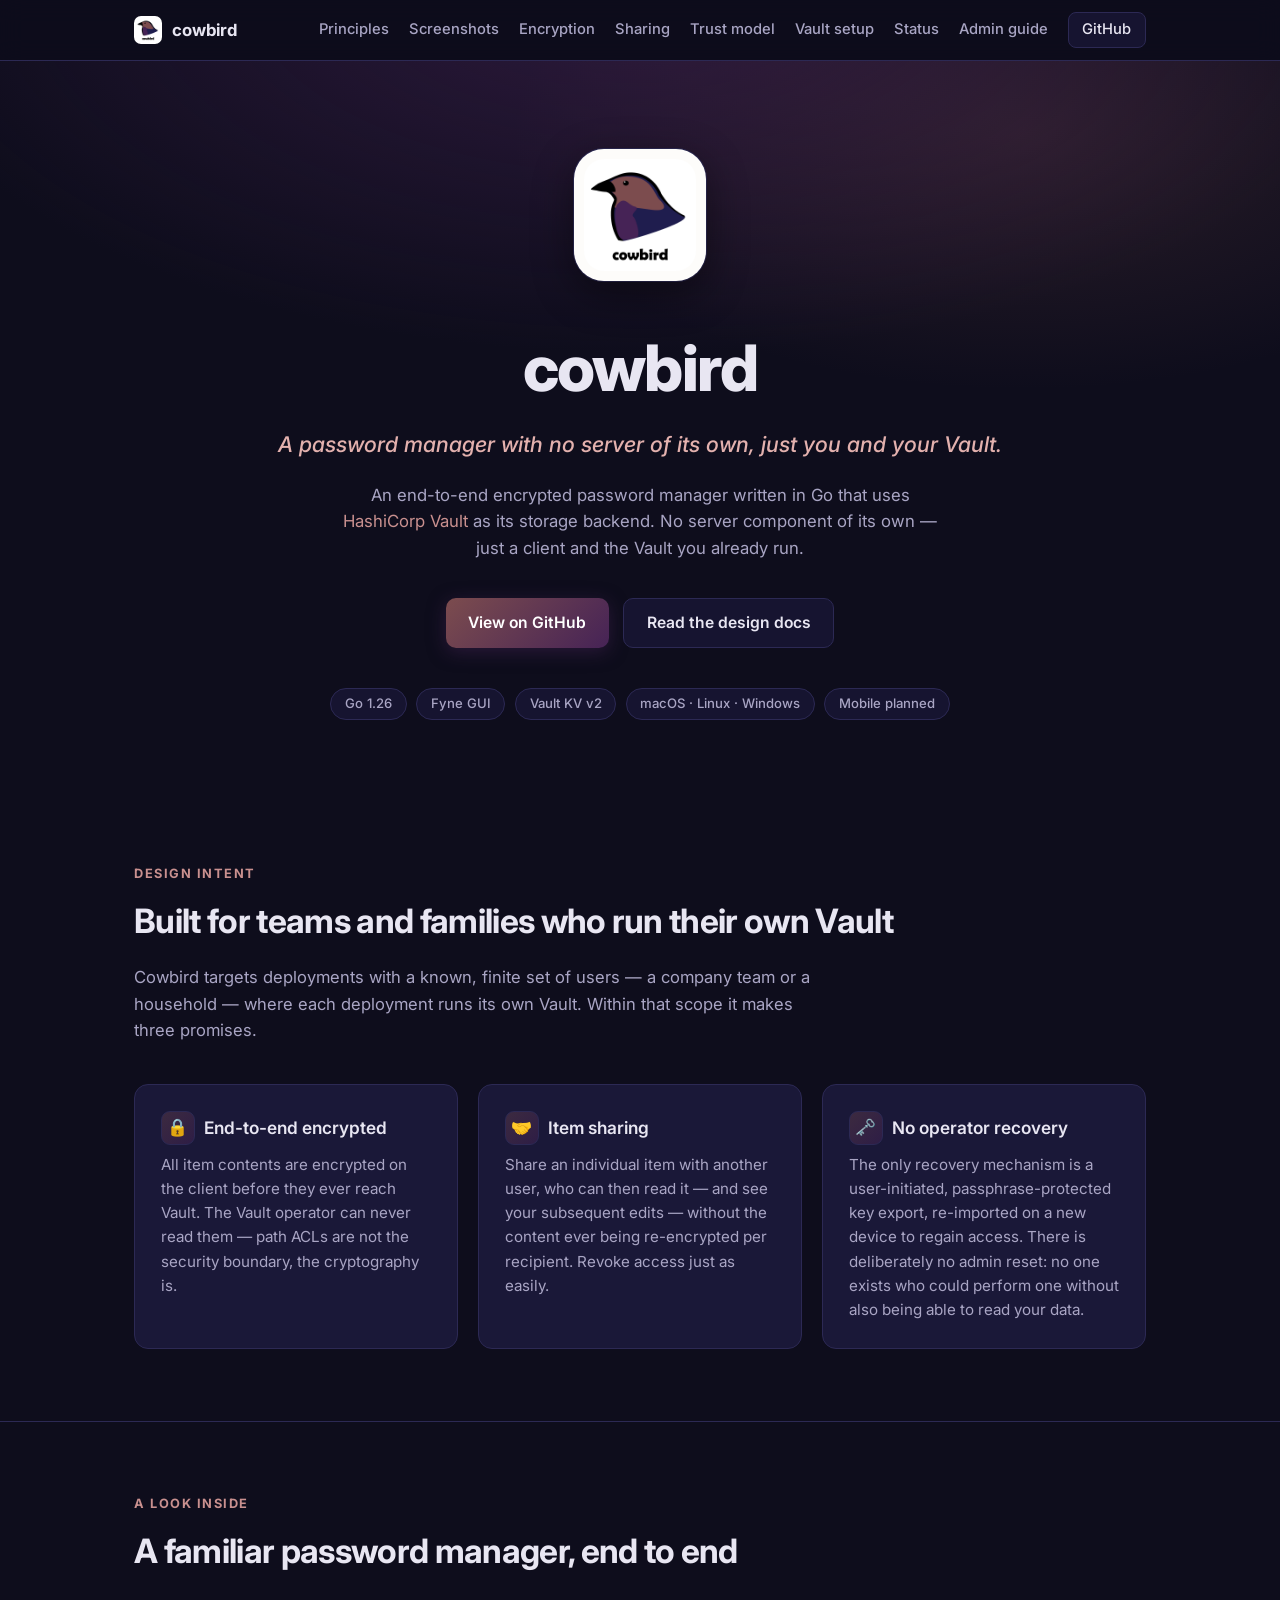
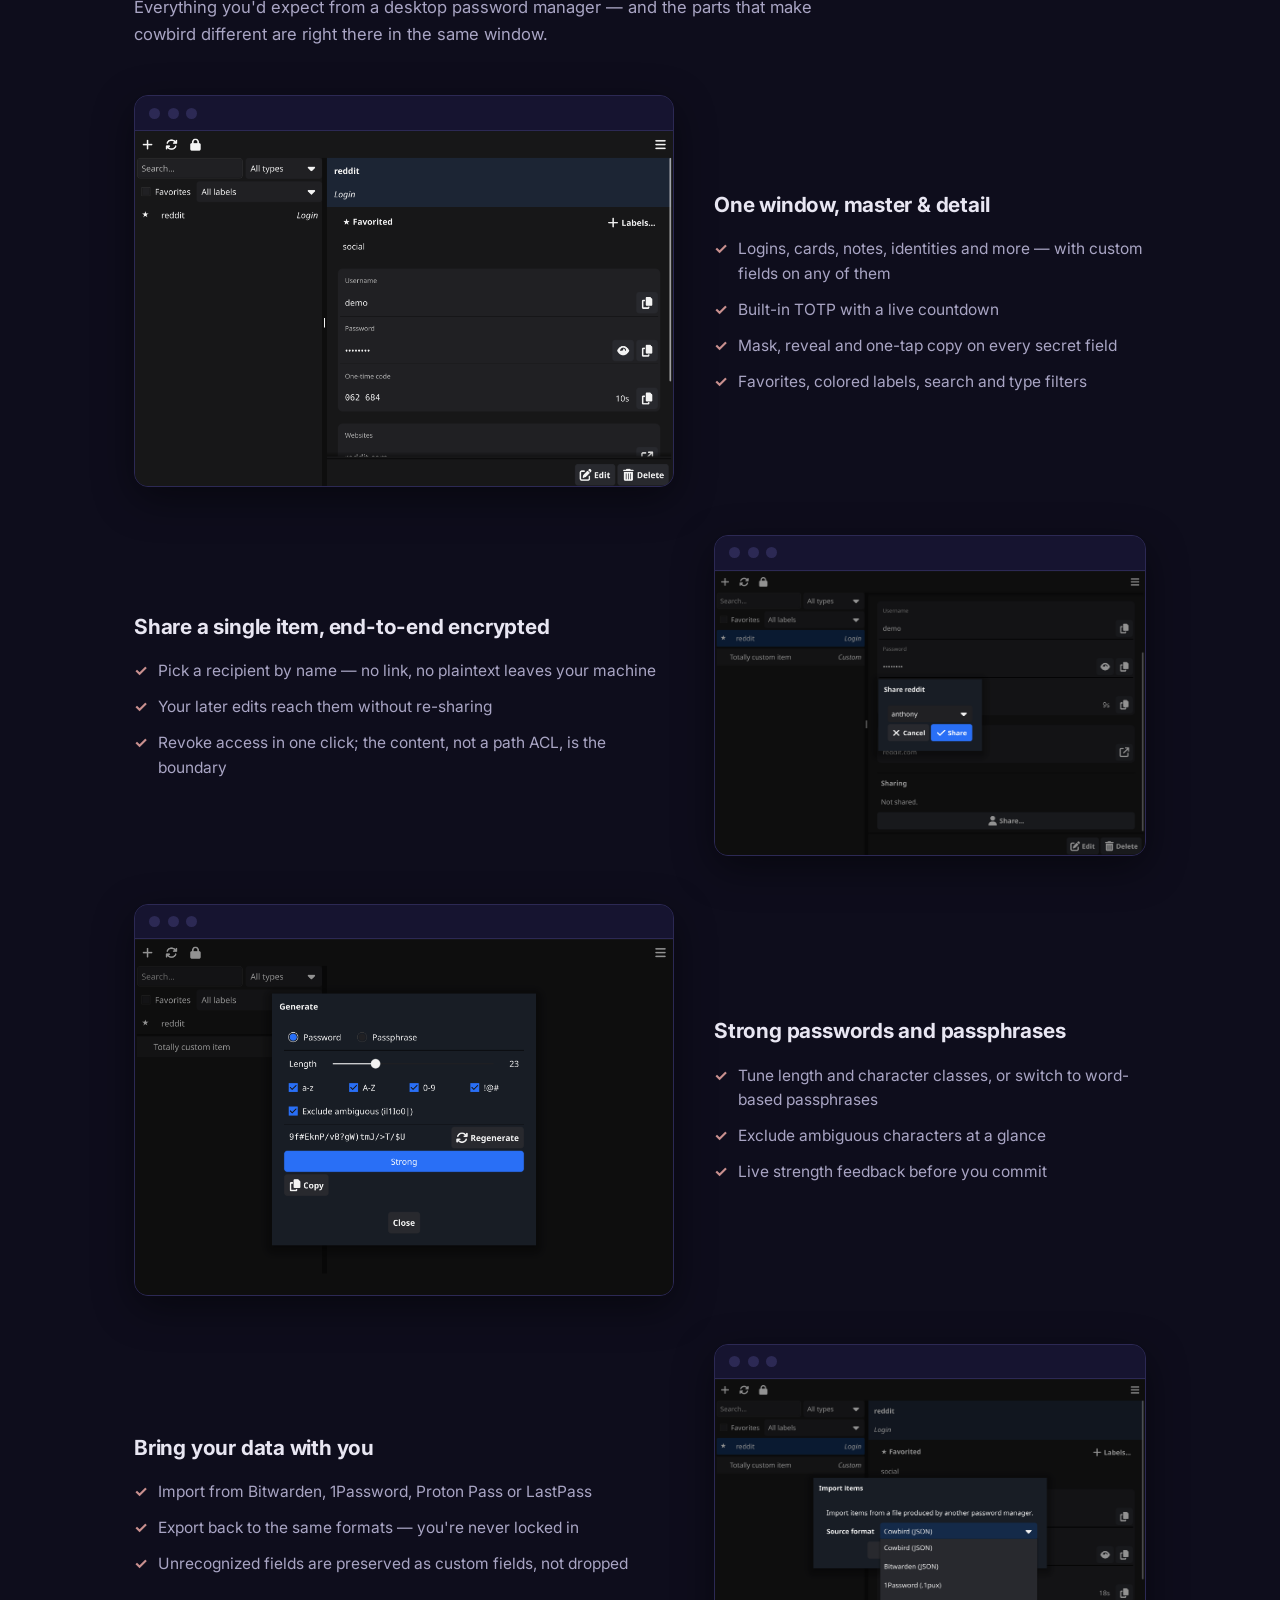
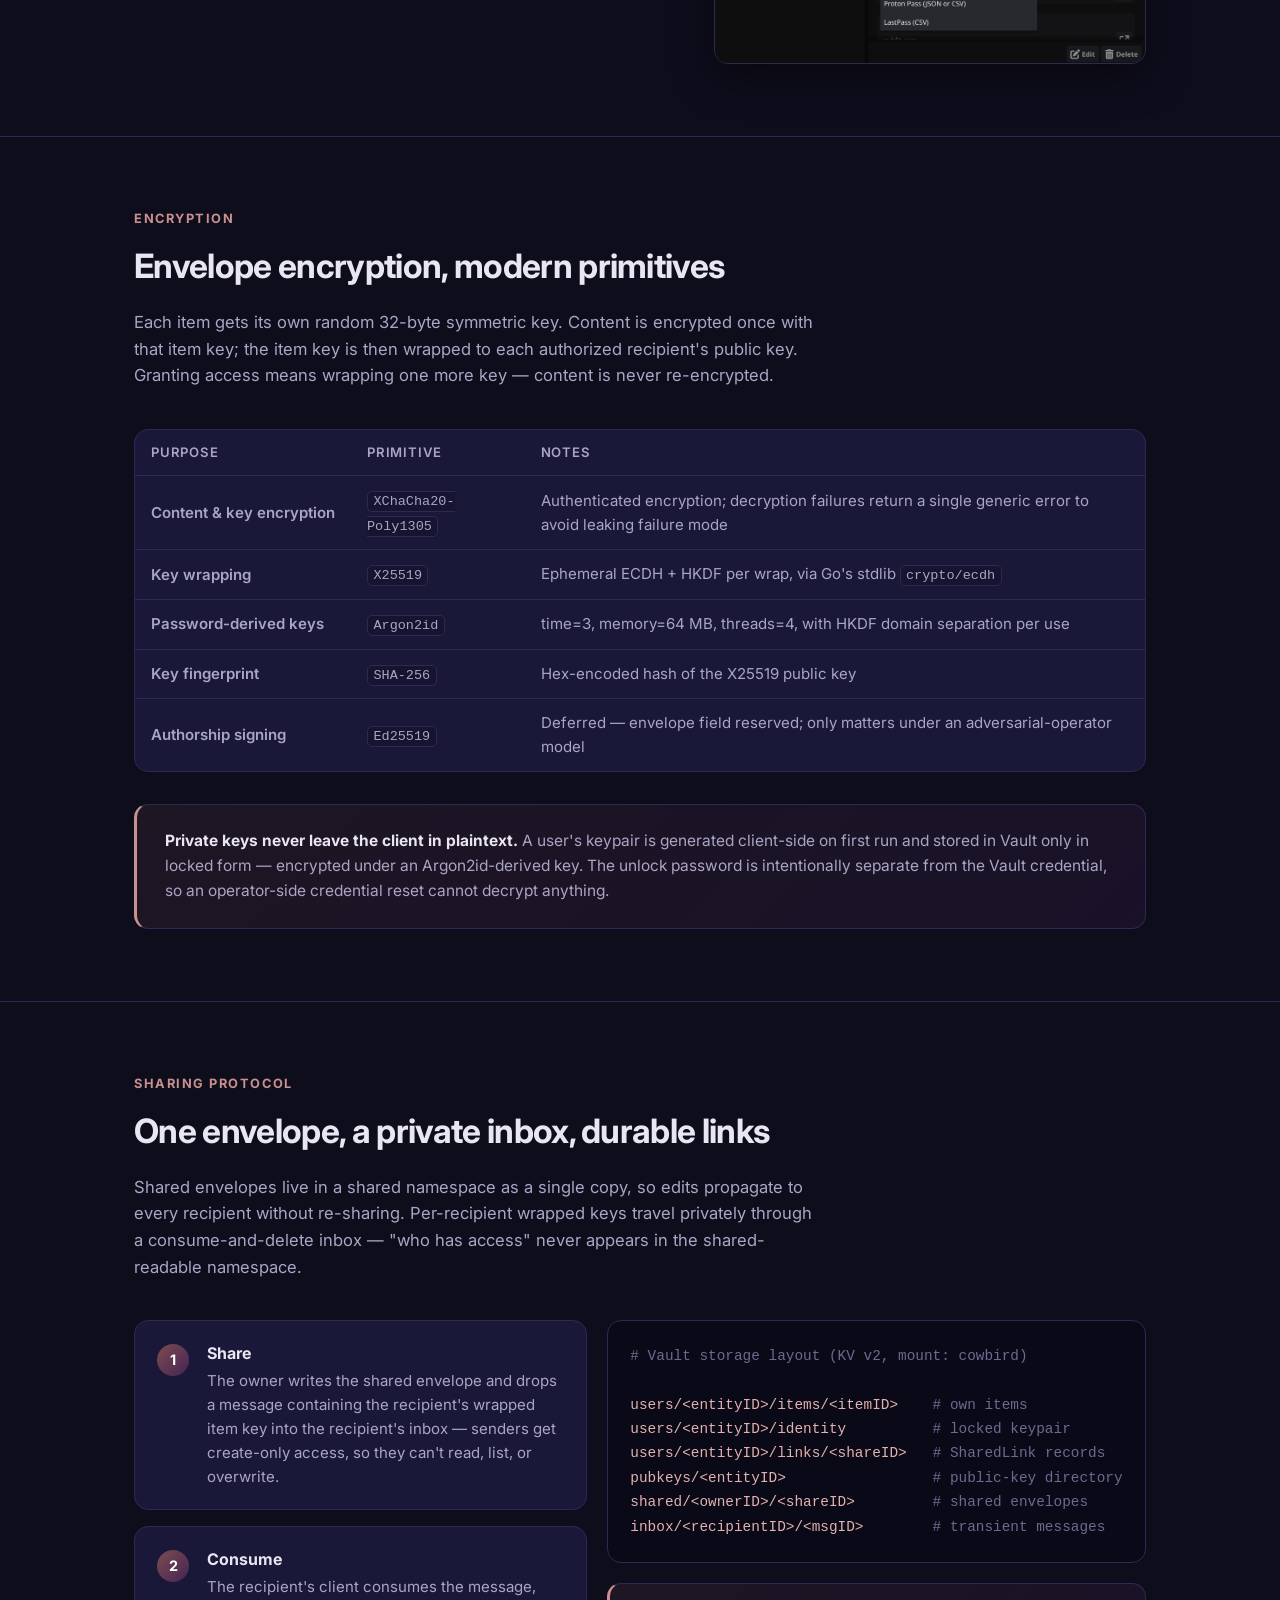
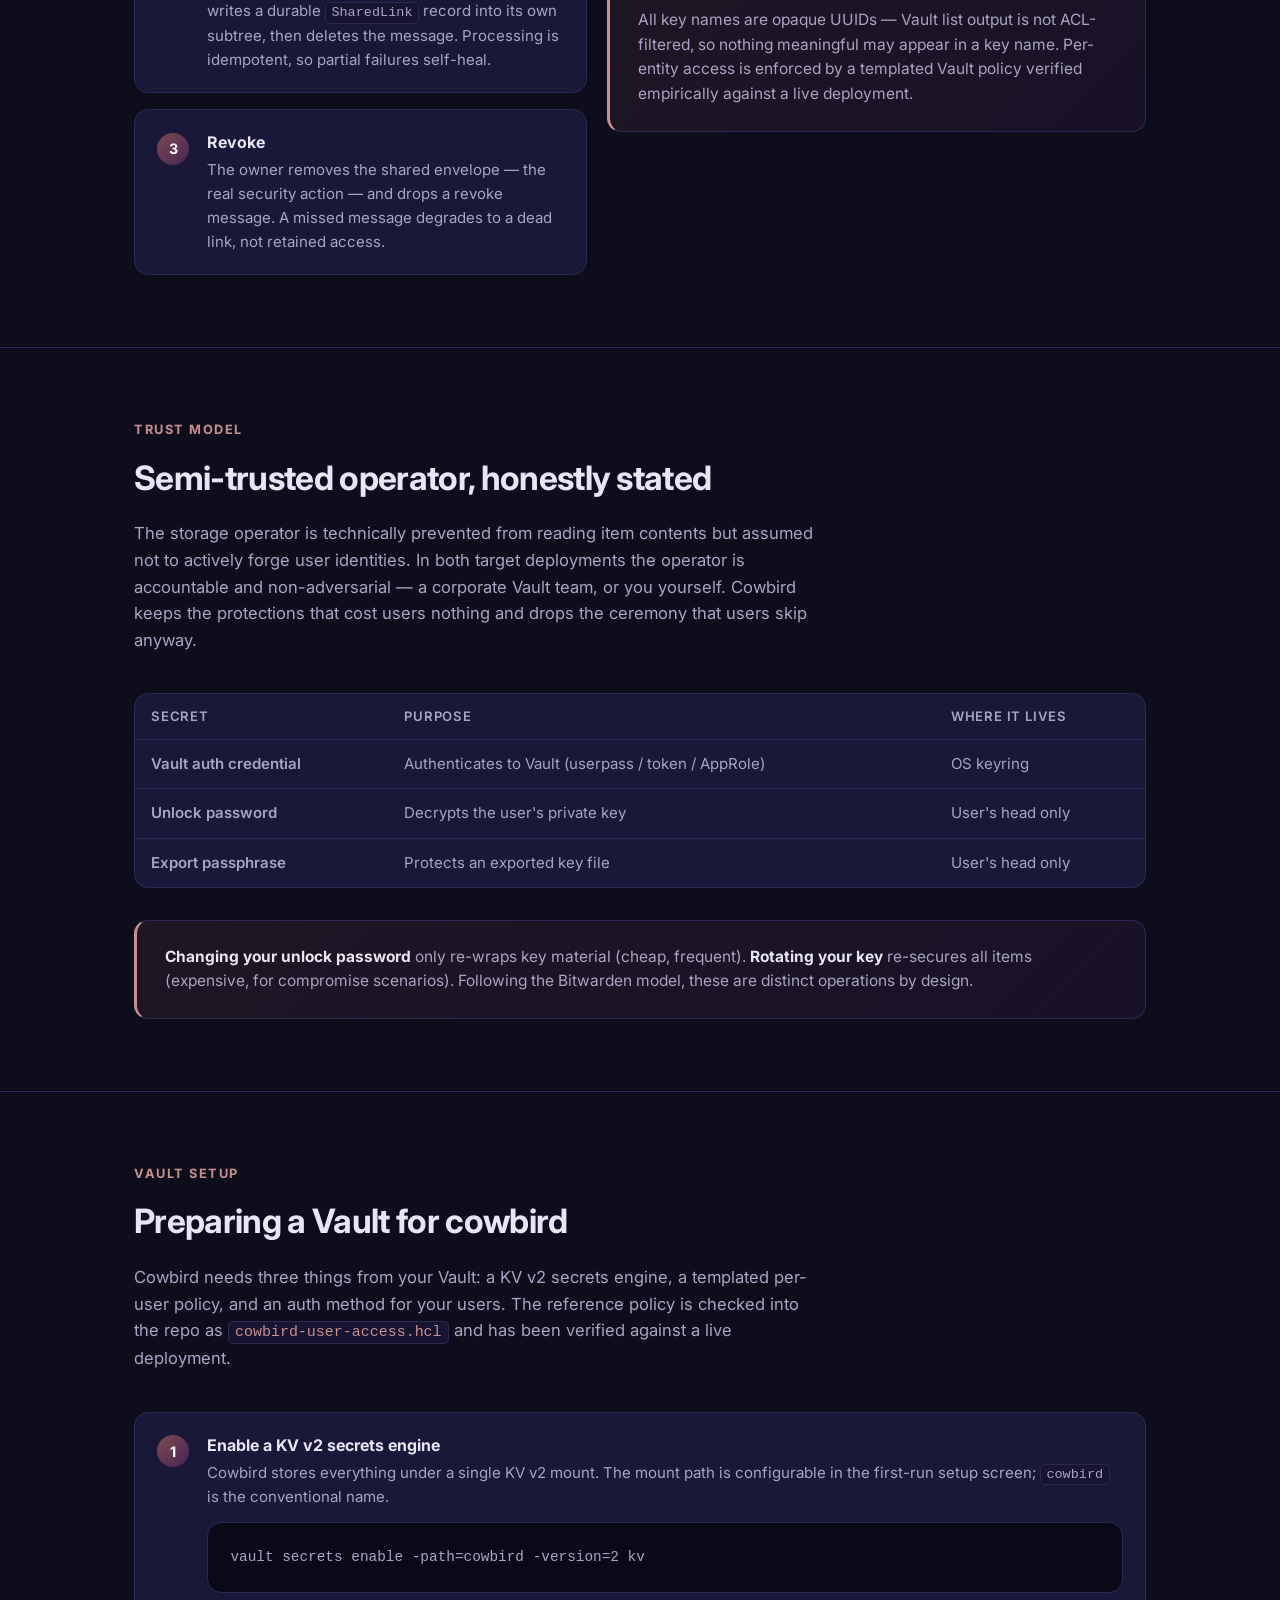
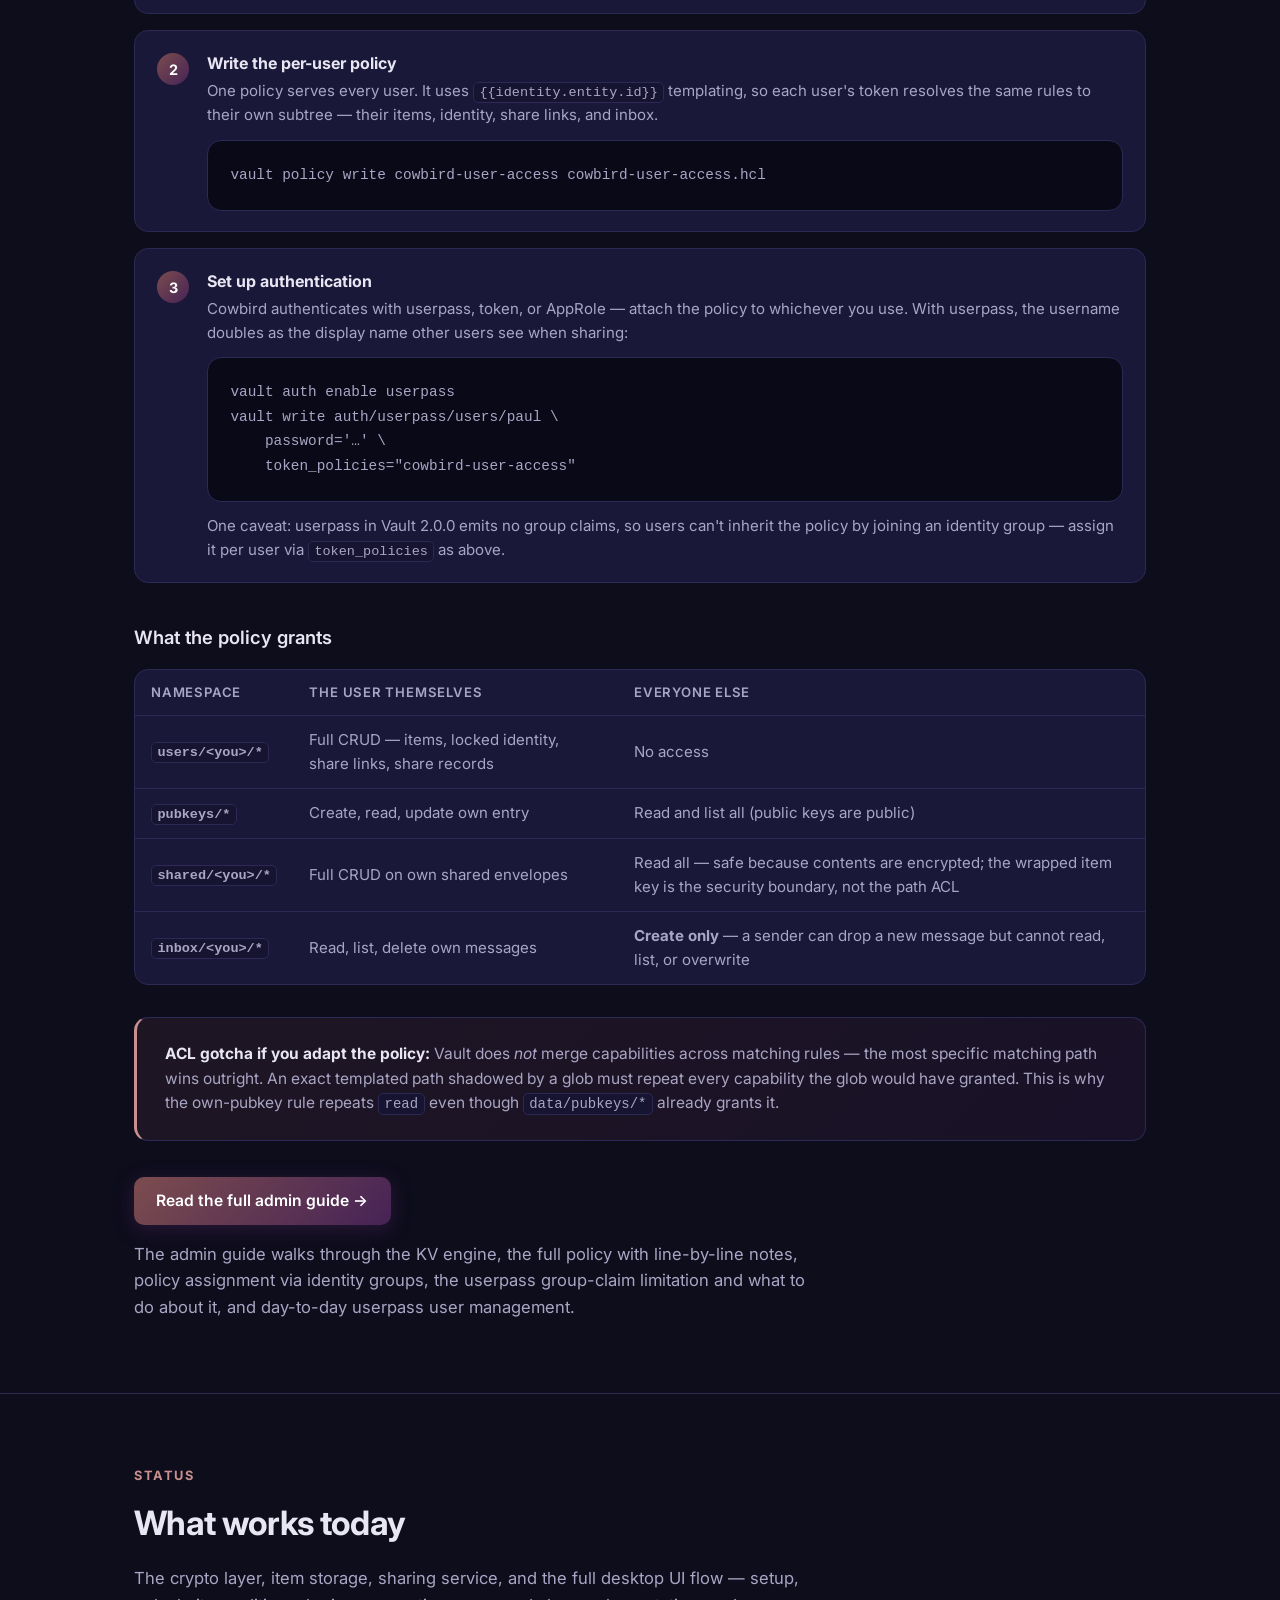
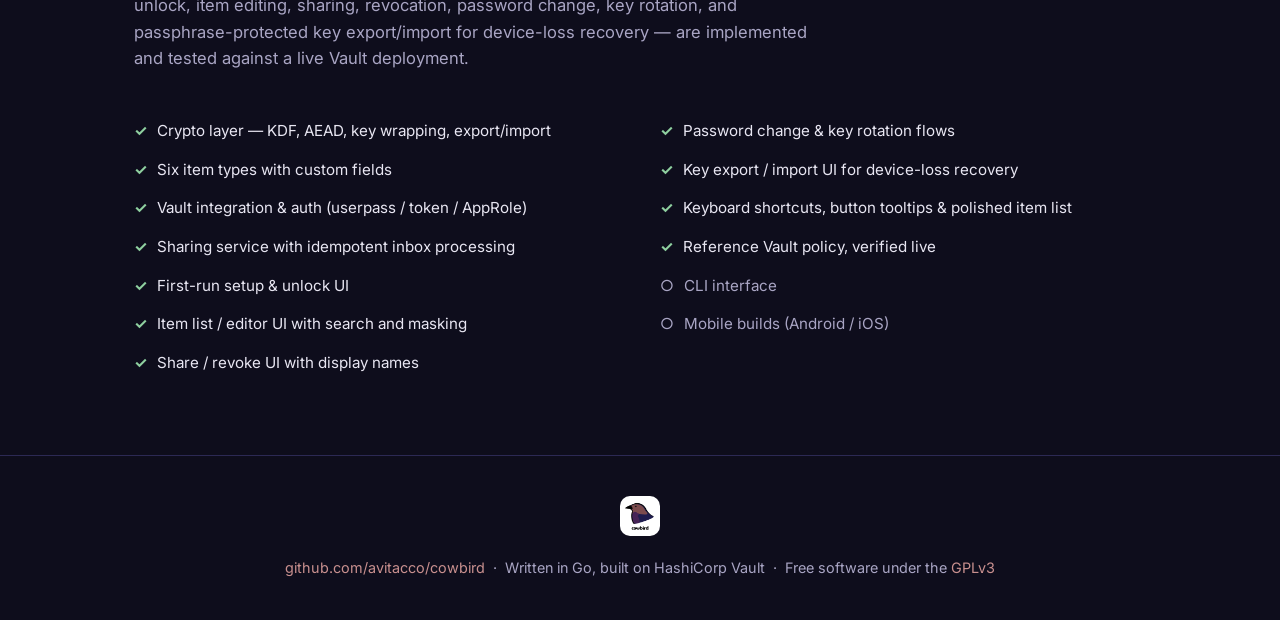
==== commit acd5e456: "Adding screenshots" ====
--- a/docs/index.html
+++ b/docs/index.html
@@ -22,6 +22,7 @@
     <a class="nav-brand" href="#"><img src="icon-58.png" alt="">cowbird</a>
     <div class="nav-links">
       <a href="#principles">Principles</a>
+      <a href="#screenshots">Screenshots</a>
       <a href="#encryption">Encryption</a>
       <a href="#sharing">Sharing</a>
       <a href="#trust">Trust model</a>
@@ -85,6 +86,82 @@
            export, re-imported on a new device to regain access. There is deliberately
            no admin reset: no one exists who could perform one without also being able
            to read your data.</p>
+      </div>
+    </div>
+  </div>
+</section>
+
+<section id="screenshots">
+  <div class="wrap">
+    <p class="kicker">A look inside</p>
+    <h2>A familiar password manager, end to end</h2>
+    <p class="lede">
+      Everything you'd expect from a desktop password manager — and the parts that
+      make cowbird different are right there in the same window.
+    </p>
+
+    <div class="shot">
+      <div class="shot-frame">
+        <div class="shot-chrome"><span></span><span></span><span></span></div>
+        <img src="screenshots/item-view.png"
+             alt="Cowbird main window showing a login with username, password, and a live TOTP code">
+      </div>
+      <div class="shot-copy">
+        <h3>One window, master &amp; detail</h3>
+        <ul class="shot-points">
+          <li>Logins, cards, notes, identities and more — with custom fields on any of them</li>
+          <li>Built-in TOTP with a live countdown</li>
+          <li>Mask, reveal and one-tap copy on every secret field</li>
+          <li>Favorites, colored labels, search and type filters</li>
+        </ul>
+      </div>
+    </div>
+
+    <div class="shot flip">
+      <div class="shot-frame">
+        <div class="shot-chrome"><span></span><span></span><span></span></div>
+        <img src="screenshots/item-share.png"
+             alt="Share dialog choosing a recipient for an item">
+      </div>
+      <div class="shot-copy">
+        <h3>Share a single item, end-to-end encrypted</h3>
+        <ul class="shot-points">
+          <li>Pick a recipient by name — no link, no plaintext leaves your machine</li>
+          <li>Your later edits reach them without re-sharing</li>
+          <li>Revoke access in one click; the content, not a path ACL, is the boundary</li>
+        </ul>
+      </div>
+    </div>
+
+    <div class="shot">
+      <div class="shot-frame">
+        <div class="shot-chrome"><span></span><span></span><span></span></div>
+        <img src="screenshots/generator-password.png"
+             alt="Password generator with length slider, character classes, and a strength meter">
+      </div>
+      <div class="shot-copy">
+        <h3>Strong passwords and passphrases</h3>
+        <ul class="shot-points">
+          <li>Tune length and character classes, or switch to word-based passphrases</li>
+          <li>Exclude ambiguous characters at a glance</li>
+          <li>Live strength feedback before you commit</li>
+        </ul>
+      </div>
+    </div>
+
+    <div class="shot flip">
+      <div class="shot-frame">
+        <div class="shot-chrome"><span></span><span></span><span></span></div>
+        <img src="screenshots/items-import.png"
+             alt="Import dialog listing Bitwarden, 1Password, Proton Pass and LastPass formats">
+      </div>
+      <div class="shot-copy">
+        <h3>Bring your data with you</h3>
+        <ul class="shot-points">
+          <li>Import from Bitwarden, 1Password, Proton Pass or LastPass</li>
+          <li>Export back to the same formats — you're never locked in</li>
+          <li>Unrecognized fields are preserved as custom fields, not dropped</li>
+        </ul>
       </div>
     </div>
   </div>
--- a/docs/style.css
+++ b/docs/style.css
@@ -188,6 +188,48 @@
 .status-list .todo::before { content: "○"; color: var(--text-dim); }
 .status-list .done { color: var(--text); }
 
+/* ---- screenshots / billboards ---- */
+.shot {
+  display: grid;
+  grid-template-columns: 1.25fr 1fr;
+  gap: 2.5rem;
+  align-items: center;
+  margin-top: 3rem;
+}
+.shot.flip .shot-frame { order: 2; }
+.shot-frame {
+  background: var(--bg-card);
+  border: 1px solid var(--border);
+  border-radius: var(--radius);
+  overflow: hidden;
+  box-shadow: 0 12px 40px rgba(0,0,0,0.45);
+}
+.shot-chrome {
+  display: flex; gap: 0.45rem;
+  padding: 0.7rem 0.9rem;
+  background: var(--bg-raise);
+  border-bottom: 1px solid var(--border);
+}
+.shot-chrome span {
+  width: 11px; height: 11px; border-radius: 50%;
+  background: var(--border);
+}
+.shot-frame img { display: block; width: 100%; height: auto; }
+.shot-copy h3 { font-size: 1.3rem; font-weight: 700; letter-spacing: -0.01em; margin-bottom: 1rem; }
+.shot-points { list-style: none; display: grid; gap: 0.7rem; }
+.shot-points li {
+  position: relative; padding-left: 1.5rem;
+  color: var(--text-dim); font-size: 0.97rem;
+}
+.shot-points li::before {
+  content: "✓"; position: absolute; left: 0;
+  color: var(--accent); font-weight: 700;
+}
+@media (max-width: 860px) {
+  .shot { grid-template-columns: 1fr; gap: 1.5rem; }
+  .shot.flip .shot-frame { order: 0; }
+}
+
 /* ---- callout ---- */
 .callout {
   background: linear-gradient(135deg, rgba(124,76,78,0.14), rgba(70,35,86,0.2));
